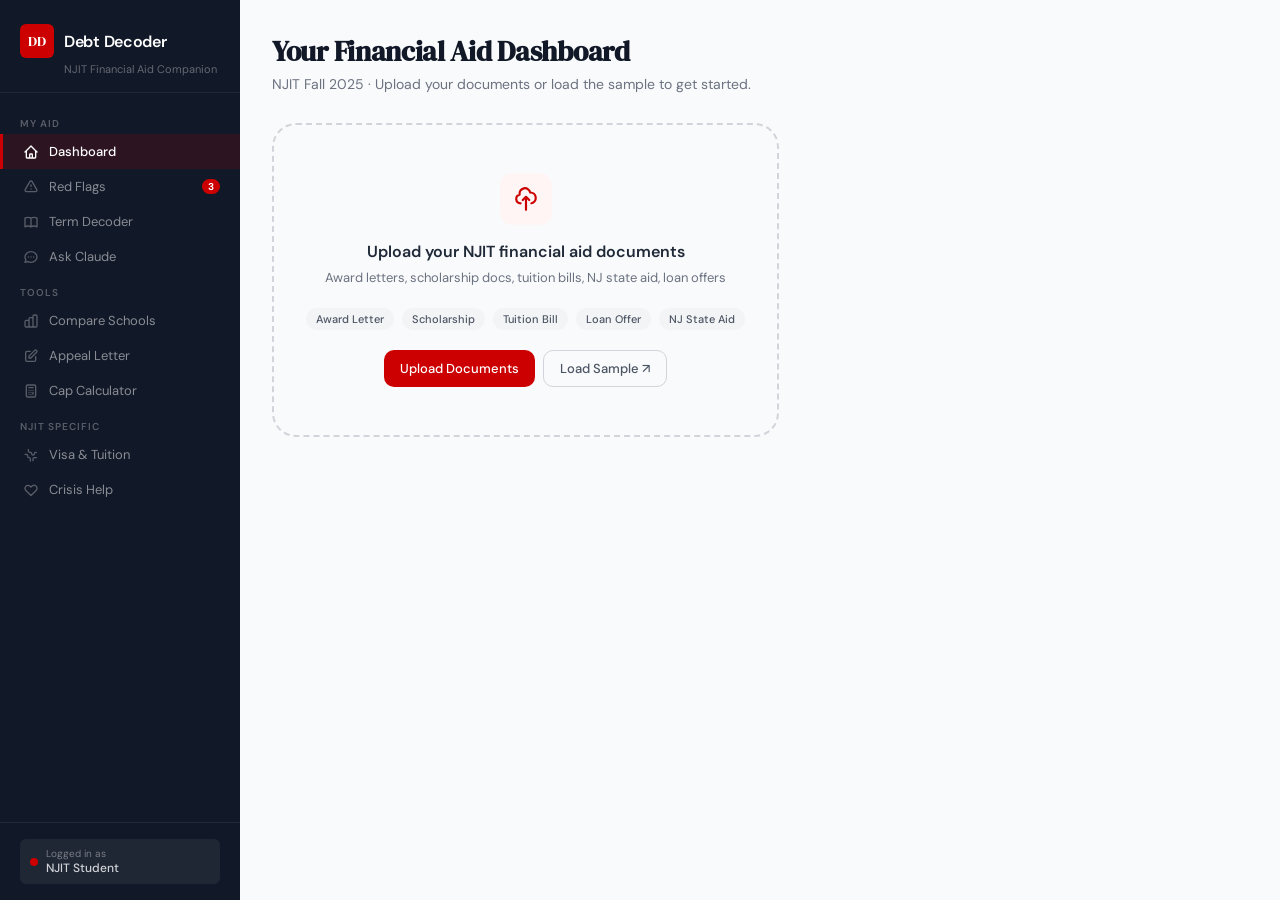
==== index.html @ 6d49c2d0 "Add files via upload" ====
<!DOCTYPE html>
<html lang="en">
<head>
  <meta charset="UTF-8" />
  <meta name="viewport" content="width=device-width, initial-scale=1.0" />
  <title>Debt Decoder — NJIT Financial Aid Companion</title>
  <link rel="stylesheet" href="styles.css" />
</head>
<body>

<div class="layout">

  <!-- ── SIDEBAR ────────────────────────────────────────────── -->
  <aside class="sidebar">
    <div class="s-logo">
      <div class="s-logo-row">
        <div class="s-icon">DD</div>
        <div class="s-name">Debt Decoder</div>
      </div>
      <div class="s-sub">NJIT Financial Aid Companion</div>
    </div>

    <nav class="s-nav">
      <span class="s-section-label">My Aid</span>

      <button class="nav-btn active" data-page="dashboard">
        <svg fill="none" stroke="currentColor" viewBox="0 0 24 24" stroke-width="2" stroke-linecap="round" stroke-linejoin="round">
          <path d="M3 12l2-2m0 0l7-7 7 7M5 10v10a1 1 0 001 1h3m10-11l2 2m-2-2v10a1 1 0 01-1 1h-3m-6 0a1 1 0 001-1v-4a1 1 0 011-1h2a1 1 0 011 1v4a1 1 0 001 1m-6 0h6"/>
        </svg>
        Dashboard
      </button>

      <button class="nav-btn" data-page="redflags">
        <svg fill="none" stroke="currentColor" viewBox="0 0 24 24" stroke-width="2" stroke-linecap="round" stroke-linejoin="round">
          <path d="M12 9v2m0 4h.01m-6.938 4h13.856c1.54 0 2.502-1.667 1.732-3L13.732 4c-.77-1.333-2.694-1.333-3.464 0L3.34 16c-.77 1.333.192 3 1.732 3z"/>
        </svg>
        Red Flags
        <span class="nav-badge">3</span>
      </button>

      <button class="nav-btn" data-page="terms">
        <svg fill="none" stroke="currentColor" viewBox="0 0 24 24" stroke-width="2" stroke-linecap="round" stroke-linejoin="round">
          <path d="M12 6.253v13m0-13C10.832 5.477 9.246 5 7.5 5S4.168 5.477 3 6.253v13C4.168 18.477 5.754 18 7.5 18s3.332.477 4.5 1.253m0-13C13.168 5.477 14.754 5 16.5 5c1.747 0 3.332.477 4.5 1.253v13C19.832 18.477 18.247 18 16.5 18c-1.746 0-3.332.477-4.5 1.253"/>
        </svg>
        Term Decoder
      </button>

      <button class="nav-btn" data-page="chat">
        <svg fill="none" stroke="currentColor" viewBox="0 0 24 24" stroke-width="2" stroke-linecap="round" stroke-linejoin="round">
          <path d="M8 12h.01M12 12h.01M16 12h.01M21 12c0 4.418-4.03 8-9 8a9.863 9.863 0 01-4.255-.949L3 20l1.395-3.72C3.512 15.042 3 13.574 3 12c0-4.418 4.03-8 9-8s9 3.582 9 8z"/>
        </svg>
        Ask Claude
      </button>

      <span class="s-section-label">Tools</span>

      <button class="nav-btn" data-page="compare">
        <svg fill="none" stroke="currentColor" viewBox="0 0 24 24" stroke-width="2" stroke-linecap="round" stroke-linejoin="round">
          <path d="M9 19v-6a2 2 0 00-2-2H5a2 2 0 00-2 2v6a2 2 0 002 2h2a2 2 0 002-2zm0 0V9a2 2 0 012-2h2a2 2 0 012 2v10m-6 0a2 2 0 002 2h2a2 2 0 002-2m0 0V5a2 2 0 012-2h2a2 2 0 012 2v14a2 2 0 01-2 2h-2a2 2 0 01-2-2z"/>
        </svg>
        Compare Schools
      </button>

      <button class="nav-btn" data-page="appeal">
        <svg fill="none" stroke="currentColor" viewBox="0 0 24 24" stroke-width="2" stroke-linecap="round" stroke-linejoin="round">
          <path d="M11 5H6a2 2 0 00-2 2v11a2 2 0 002 2h11a2 2 0 002-2v-5m-1.414-9.414a2 2 0 112.828 2.828L11.828 15H9v-2.828l8.586-8.586z"/>
        </svg>
        Appeal Letter
      </button>

      <button class="nav-btn" data-page="capcalc">
        <svg fill="none" stroke="currentColor" viewBox="0 0 24 24" stroke-width="2" stroke-linecap="round" stroke-linejoin="round">
          <path d="M9 7h6m0 10v-3m-3 3h.01M9 17h.01M9 14h.01M12 14h.01M15 11h.01M12 11h.01M9 11h.01M7 21h10a2 2 0 002-2V5a2 2 0 00-2-2H7a2 2 0 00-2 2v14a2 2 0 002 2z"/>
        </svg>
        Cap Calculator
      </button>

      <span class="s-section-label">NJIT Specific</span>

      <button class="nav-btn" data-page="visa">
        <svg fill="none" stroke="currentColor" viewBox="0 0 24 24" stroke-width="2" stroke-linecap="round" stroke-linejoin="round">
          <path d="M3.055 11H5a2 2 0 012 2v1a2 2 0 002 2 2 2 0 012 2v2.945M8 3.935V5.5A2.5 2.5 0 0010.5 8h.5a2 2 0 012 2 2 2 0 104 0 2 2 0 012-2h1.064M15 20.488V18a2 2 0 012-2h3.064"/>
        </svg>
        Visa & Tuition
      </button>

      <button class="nav-btn" data-page="emergency">
        <svg fill="none" stroke="currentColor" viewBox="0 0 24 24" stroke-width="2" stroke-linecap="round" stroke-linejoin="round">
          <path d="M4.318 6.318a4.5 4.5 0 000 6.364L12 20.364l7.682-7.682a4.5 4.5 0 00-6.364-6.364L12 7.636l-1.318-1.318a4.5 4.5 0 00-6.364 0z"/>
        </svg>
        Crisis Help
      </button>
    </nav>

    <div class="s-footer">
      <div class="s-user">
        <div class="s-user-dot"></div>
        <div>
          <div class="s-user-label">Logged in as</div>
          <div class="s-user-name">NJIT Student</div>
        </div>
      </div>
    </div>
  </aside>

  <!-- ── MAIN CONTENT ────────────────────────────────────────── -->
  <main class="main">

    <!-- DASHBOARD -->
    <div class="page active" id="page-dashboard">
      <div class="page-header">
        <h1>Your Financial Aid Dashboard</h1>
        <p>NJIT Fall 2025 · Upload your documents or load the sample to get started.</p>
      </div>

      <div id="upload-section">
        <div class="upload-zone" onclick="document.getElementById('file-input').click()">
          <input type="file" id="file-input" multiple accept=".pdf,.doc,.docx,.jpg,.png"
            style="display:none" onchange="startAnalysis()" />
          <div class="upload-icon">
            <svg width="26" height="26" fill="none" stroke="#CC0000" viewBox="0 0 24 24" stroke-width="2" stroke-linecap="round" stroke-linejoin="round">
              <path d="M7 16a4 4 0 01-.88-7.903A5 5 0 1115.9 6L16 6a5 5 0 011 9.9M15 13l-3-3m0 0l-3 3m3-3v12"/>
            </svg>
          </div>
          <div class="upload-title">Upload your NJIT financial aid documents</div>
          <div class="upload-sub">Award letters, scholarship docs, tuition bills, NJ state aid, loan offers</div>
          <div class="upload-types">
            <span class="upload-type">Award Letter</span>
            <span class="upload-type">Scholarship</span>
            <span class="upload-type">Tuition Bill</span>
            <span class="upload-type">Loan Offer</span>
            <span class="upload-type">NJ State Aid</span>
          </div>
          <div class="btn-row">
            <button class="btn primary" onclick="event.stopPropagation(); document.getElementById('file-input').click()">Upload Documents</button>
            <button class="btn secondary" onclick="event.stopPropagation(); startAnalysis()">Load Sample ↗</button>
          </div>
        </div>

        <div id="analyzing" style="display:none" class="card">
          <div style="font-size:13px; color:var(--g600); margin-bottom:8px">Analyzing your documents with AI...</div>
          <div class="progress-bar"><div class="progress-fill"></div></div>
        </div>
      </div>

      <div id="demo-section" style="display:none">
        <div class="metrics">
          <div class="metric">
            <div class="metric-label">Total Cost of Attendance</div>
            <div class="metric-value">$34,200</div>
            <div class="metric-note">Per academic year</div>
          </div>
          <div class="metric">
            <div class="metric-label">Free Aid</div>
            <div class="metric-value green">$18,500</div>
            <div class="metric-note">Grants + scholarships</div>
          </div>
          <div class="metric">
            <div class="metric-label">Your Remaining Cost</div>
            <div class="metric-value red">$15,700</div>
            <div class="metric-note">Loans + out-of-pocket</div>
          </div>
        </div>

        <div class="score-card">
          <div class="ring-wrap">
            <svg width="90" height="90" viewBox="0 0 90 90">
              <circle cx="45" cy="45" r="36" fill="none" stroke="#E5E7EB" stroke-width="9"/>
              <circle cx="45" cy="45" r="36" fill="none" stroke="#D97706" stroke-width="9"
                stroke-dasharray="226.19" stroke-dashoffset="83.7" stroke-linecap="round"/>
            </svg>
            <div class="ring-number">63</div>
          </div>
          <div>
            <div class="score-tag">Package Health Score</div>
            <div class="score-val">63 / 100 — Caution</div>
            <div class="score-desc">Your free aid is strong but your private loan carries serious risks.
              <span style="color:var(--red); cursor:pointer" onclick="goTo('redflags')">View red flags →</span>
            </div>
          </div>
        </div>

        <span class="section-label">Your Documents Decoded</span>

        <div class="card">
          <div class="card-header-row">
            <div>
              <div class="card-title">Highlander Merit Scholarship — $12,000/yr</div>
              <div style="font-size:12px; color:var(--g500)">NJIT Presidential Award</div>
            </div>
            <span class="badge amber">Conditional</span>
          </div>
          <div class="data-row"><span class="data-row-label">Annual amount</span><span class="data-row-value green">$12,000</span></div>
          <div class="data-row"><span class="data-row-label">Renewable?</span><span class="data-row-value">Yes — up to 4 years</span></div>
          <div class="data-row"><span class="data-row-label">Minimum GPA required</span><span class="data-row-value red">3.5 each semester</span></div>
          <div class="data-row"><span class="data-row-label">Minimum credits required</span><span class="data-row-value red">15 credits/semester</span></div>
          <div class="data-row"><span class="data-row-label">Major restriction</span><span class="data-row-value amber">STEM majors only</span></div>
          <div class="data-row"><span class="data-row-label">Stacks with federal aid?</span><span class="data-row-value green">Yes — no penalty</span></div>
        </div>

        <div class="card">
          <div class="card-header-row">
            <div>
              <div class="card-title">NJ TAG Grant — $3,500/yr</div>
              <div style="font-size:12px; color:var(--g500)">Tuition Aid Grant · New Jersey State</div>
            </div>
            <span class="badge green">Free Money</span>
          </div>
          <div class="data-row"><span class="data-row-label">Type</span><span class="data-row-value green">Grant — never repay</span></div>
          <div class="data-row"><span class="data-row-label">NJ residency required</span><span class="data-row-value">Yes</span></div>
          <div class="data-row"><span class="data-row-label">Renewal</span><span class="data-row-value amber">Must reapply via FAFSA annually</span></div>
        </div>

        <div class="card">
          <div class="card-header-row">
            <div>
              <div class="card-title">Federal Subsidized Loan — $3,500</div>
              <div style="font-size:12px; color:var(--g500)">Direct Subsidized Stafford Loan</div>
            </div>
            <span class="badge blue">Best Type</span>
          </div>
          <div class="data-row"><span class="data-row-label">Interest rate</span><span class="data-row-value green">5.50% fixed</span></div>
          <div class="data-row"><span class="data-row-label">Interest during school</span><span class="data-row-value green">No — government pays it</span></div>
          <div class="data-row"><span class="data-row-label">Grace period</span><span class="data-row-value">6 months after graduation</span></div>
          <div class="data-row"><span class="data-row-label">Monthly payment (10-yr)</span><span class="data-row-value">~$38/month</span></div>
        </div>

        <div class="card">
          <div class="card-header-row">
            <div>
              <div class="card-title">Private Loan — $8,000</div>
              <div style="font-size:12px; color:var(--g500)">Sallie Mae Smart Option Loan</div>
            </div>
            <span class="badge red">⚠ Watch Out</span>
          </div>
          <div class="data-row"><span class="data-row-label">Interest rate</span><span class="data-row-value red">6.99–14.5% variable</span></div>
          <div class="data-row"><span class="data-row-label">Interest during school</span><span class="data-row-value red">Accruing right now, daily</span></div>
          <div class="data-row"><span class="data-row-label">Grace period</span><span class="data-row-value red">None — payments start at graduation</span></div>
          <div class="data-row"><span class="data-row-label">Capitalization at graduation</span><span class="data-row-value red">~$2,800 added to balance</span></div>
          <div class="data-row"><span class="data-row-label">Monthly payment range</span><span class="data-row-value red">$93–$150/month</span></div>
        </div>

        <span class="section-label">What to do right now</span>
        <div class="card">
          <div class="action-item"><div class="action-num">1</div><div class="action-text">Set a GPA reminder every semester end. Dropping below 3.5 costs you $12,000 instantly.</div></div>
          <div class="action-item"><div class="action-num">2</div><div class="action-text">Minimize the private loan. Every dollar accrues interest daily. Borrow only what you truly need.</div></div>
          <div class="action-item"><div class="action-num">3</div><div class="action-text">Check EOF eligibility. First-gen NJ students may qualify for $2,000–$5,000 more per year. Email eof@njit.edu.</div></div>
          <div class="action-item"><div class="action-num">4</div><div class="action-text">Enroll in auto-debit on your federal loan to lock in the 0.25% rate discount before first payment.</div></div>
        </div>
      </div>
    </div>

    <!-- RED FLAGS -->
    <div class="page" id="page-redflags">
      <div class="page-header">
        <h1>Red Flag Scanner</h1>
        <p>Hidden risks in your documents — with real dollar impact, not just warnings.</p>
      </div>
      <div class="score-card">
        <div class="ring-wrap">
          <svg width="90" height="90" viewBox="0 0 90 90">
            <circle cx="45" cy="45" r="36" fill="none" stroke="#E5E7EB" stroke-width="9"/>
            <circle cx="45" cy="45" r="36" fill="none" stroke="#D97706" stroke-width="9"
              stroke-dasharray="226.19" stroke-dashoffset="83.7" stroke-linecap="round"/>
          </svg>
          <div class="ring-number">63</div>
        </div>
        <div>
          <div class="score-tag">Package Health Score</div>
          <div class="score-val">3 critical · 3 warnings · 2 good</div>
          <div class="score-desc">Address red flags first — each one costs real money if ignored.</div>
        </div>
      </div>

      <span class="section-label">Critical — address immediately</span>
      <div class="flag red"><div class="flag-dot"></div><div><div class="flag-title">Variable interest rate — private loan</div><div class="flag-body">Your rate ranges 6.99–14.5%. At the ceiling, monthly payments jump from $93 to $150 — an extra $684/year. Always model the worst case, not the starting rate.</div></div></div>
      <div class="flag red"><div class="flag-dot"></div><div><div class="flag-title">No grace period — payments start at graduation</div><div class="flag-body">Federal loans give 6 months. Your Sallie Mae loan does not. You need income before your last semester ends or you're immediately at default risk.</div></div></div>
      <div class="flag red"><div class="flag-dot"></div><div><div class="flag-title">Interest capitalizing right now — ~$2,800 at graduation</div><div class="flag-body">Your private loan accrues ~$1.53/day. In 4 years ~$2,800 gets added to your $8,000 principal. You'll pay interest on $10,800 instead of $8,000 for 10 years — roughly $800 extra total.</div></div></div>

      <span class="section-label">Warnings — monitor closely</span>
      <div class="flag amber"><div class="flag-dot"></div><div><div class="flag-title">Scholarship GPA floor — 3.5 minimum</div><div class="flag-body">Dropping to 3.4 at any semester end means losing $12,000 for that year. NJIT CS and engineering courses commonly cause freshman GPA dips. Know the appeal process before you need it.</div></div></div>
      <div class="flag amber"><div class="flag-dot"></div><div><div class="flag-title">15 credits/semester required — above standard load</div><div class="flag-body">If you drop a class for any reason you risk losing the scholarship. Ask financial aid if a hardship waiver exists before this happens.</div></div></div>
      <div class="flag amber"><div class="flag-dot"></div><div><div class="flag-title">Auto-debit discount — can vanish permanently</div><div class="flag-body">0.25% rate reduction for auto-pay. If a single payment bounces, many lenders remove it forever. Use a dedicated account with always-sufficient funds.</div></div></div>

      <span class="section-label">You're in good shape here</span>
      <div class="flag green"><div class="flag-dot"></div><div><div class="flag-title">Federal subsidized loan — best type available</div><div class="flag-body">Fixed rate, government pays interest while in school, access to income-driven repayment and forgiveness programs after graduation.</div></div></div>
      <div class="flag green"><div class="flag-dot"></div><div><div class="flag-title">Scholarship stacks with federal aid — no clawback</div><div class="flag-body">Your Highlander Scholarship doesn't reduce your federal aid eligibility. You receive both without any penalty.</div></div></div>
    </div>

    <!-- TERM DECODER -->
    <div class="page" id="page-terms">
      <div class="page-header">
        <h1>Term Decoder</h1>
        <p>Every financial term in your documents — plain English, with context for your NJIT situation. Click any term to expand.</p>
      </div>
      <div class="terms-grid" id="terms-grid"></div>
    </div>

    <!-- ASK CLAUDE -->
    <div class="page" id="page-chat">
      <div class="page-header">
        <h1>Ask Claude</h1>
        <p>Your AI financial advisor — powered by Claude, with full context of your NJIT documents.</p>
      </div>
      <div class="chat-container">
        <div class="chat-header">
          <div class="chat-avatar">AI</div>
          <div>
            <div class="chat-name">Debt Decoder AI</div>
            <div class="chat-status"><div class="status-dot"></div>Online — NJIT documents loaded</div>
          </div>
        </div>
        <div class="chat-messages" id="chat-log">
          <div class="message bot">Hi! I've reviewed your NJIT financial aid documents — Highlander Scholarship, TAG Grant, federal subsidized loan, and Sallie Mae private loan. Ask me anything about terms, risks, specific scenarios, or what you should do next.</div>
        </div>
        <div class="chat-suggestions" id="chat-suggestions"></div>
        <div class="chat-input-row">
          <input class="chat-input" id="chat-input" type="text" placeholder="Ask about your loans, scholarship, NJIT programs, visa status..." />
          <button class="chat-send" id="chat-send-btn" onclick="sendChat()">Send</button>
        </div>
      </div>
    </div>

    <!-- COMPARE SCHOOLS -->
    <div class="page" id="page-compare">
      <div class="page-header">
        <h1>Compare Schools</h1>
        <p>True 4-year cost — not year-one estimates. What you'll actually owe over your entire degree.</p>
      </div>
      <div class="school-grid">
        <div class="school-card winner">
          <div class="winner-badge">Best value for your profile</div>
          <div class="school-name">NJIT</div>
          <div class="school-type">Public university — in-state NJ</div>
          <div class="school-cost green">$15,700<span style="font-size:15px; color:var(--g400)">/yr</span></div>
          <div class="school-cost-note">True net cost after all aid</div>
          <div class="data-row"><span class="data-row-label" style="font-size:12px">Scholarship</span><span class="data-row-value" style="font-size:12px">$12,000 renewable</span></div>
          <div class="data-row"><span class="data-row-label" style="font-size:12px">4-year debt</span><span class="data-row-value green" style="font-size:12px">~$46,000</span></div>
          <div class="data-row"><span class="data-row-label" style="font-size:12px">Scholarship risk</span><span class="data-row-value amber" style="font-size:12px">GPA 3.5 required</span></div>
        </div>
        <div class="school-card">
          <div style="height:22px"></div>
          <div class="school-name">Stevens Tech</div>
          <div class="school-type">Private university — Hoboken, NJ</div>
          <div class="school-cost red">$28,400<span style="font-size:15px; color:var(--g400)">/yr</span></div>
          <div class="school-cost-note">True net cost after all aid</div>
          <div class="data-row"><span class="data-row-label" style="font-size:12px">Scholarship</span><span class="data-row-value red" style="font-size:12px">$8,000 — year 1 only</span></div>
          <div class="data-row"><span class="data-row-label" style="font-size:12px">4-year debt</span><span class="data-row-value red" style="font-size:12px">~$103,000</span></div>
          <div class="data-row"><span class="data-row-label" style="font-size:12px">Scholarship risk</span><span class="data-row-value red" style="font-size:12px">One-time — gone year 2</span></div>
        </div>
      </div>
      <div class="flag amber"><div class="flag-dot"></div><div><div class="flag-title">Stevens' scholarship disappears after year 1</div><div class="flag-body">Their $8,000 is a one-time grant. Year 2 your Stevens cost jumps to $36,400/yr. Over 4 years you'd graduate with $57,000 more in debt — roughly $600/month more in payments for 10 years.</div></div></div>
      <div class="flag blue"><div class="flag-dot"></div><div><div class="flag-title">Profile: CS major · ~$85k expected starting salary · NJ resident</div><div class="flag-body">NJIT CS graduates earn median starting salaries well above the loan burden threshold for this package, making NJIT a financially strong choice.</div></div></div>
      <div style="margin-top:16px">
        <button class="btn primary" onclick="goTo('appeal')">Generate appeal letter to Stevens →</button>
      </div>
    </div>

    <!-- APPEAL LETTER -->
    <div class="page" id="page-appeal">
      <div class="page-header">
        <h1>Appeal Letter Generator</h1>
        <p>Turn your better offer into leverage. Students with financially savvy families do this routinely — now you can too.</p>
      </div>
      <div class="flag blue"><div class="flag-dot"></div><div><div class="flag-title">You can negotiate financial aid — most students don't know this</div><div class="flag-body">Financial aid offers are not final. With a competing offer, you can ask the school with the weaker package to match it. Schools grant these requests regularly. Edit the letter below and send it.</div></div></div>
      <div class="card" style="margin-bottom:16px">
        <div class="card-title">Your leverage</div>
        <div class="data-row"><span class="data-row-label">NJIT net cost</span><span class="data-row-value green">$15,700/yr</span></div>
        <div class="data-row"><span class="data-row-label">Stevens net cost</span><span class="data-row-value red">$28,400/yr</span></div>
        <div class="data-row"><span class="data-row-label">4-year debt gap</span><span class="data-row-value red">~$57,000</span></div>
      </div>
      <span class="section-label">Edit and send — this letter is yours</span>
      <textarea class="letter-textarea" id="appeal-letter"></textarea>
      <div style="display:flex; gap:8px">
        <button class="btn primary" id="copy-btn" onclick="copyLetter()">Copy Letter</button>
        <button class="btn secondary" onclick="resetLetter()">Reset</button>
      </div>
    </div>

    <!-- CAP CALCULATOR -->
    <div class="page" id="page-capcalc">
      <div class="page-header">
        <h1>Capitalization Calculator</h1>
        <p>See exactly what interest capitalization will cost you — before it happens.</p>
      </div>
      <div class="flag red"><div class="flag-dot"></div><div><div class="flag-title">What is capitalization?</div><div class="flag-body">When you don't pay interest during school, it accumulates. At repayment start, all unpaid interest gets added to your principal — and you pay interest on that larger number for the full term.</div></div></div>
      <div class="card">
        <div class="card-title">Adjust your loan details</div>
        <div class="calc-row">
          <span class="calc-label">Loan amount</span>
          <input type="range" class="calc-slider" id="slider-loan" min="1000" max="50000" step="500" value="8000" oninput="updateCap()" />
          <span class="calc-value" id="out-loan">$8,000</span>
        </div>
        <div class="calc-row">
          <span class="calc-label">Interest rate</span>
          <input type="range" class="calc-slider" id="slider-rate" min="3" max="15" step="0.5" value="7" oninput="updateCap()" />
          <span class="calc-value" id="out-rate">7.0%</span>
        </div>
        <div class="calc-row">
          <span class="calc-label">Years in school</span>
          <input type="range" class="calc-slider" id="slider-years" min="1" max="6" step="1" value="4" oninput="updateCap()" />
          <span class="calc-value" id="out-years">4 years</span>
        </div>
        <div class="calc-result">
          <div class="calc-result-row"><span style="color:var(--g500)">Original loan amount</span><span id="cr-original" style="font-weight:500">$8,000</span></div>
          <div class="calc-result-row"><span style="color:var(--g500)">Interest accrued during school</span><span id="cr-accrued" style="font-weight:500; color:var(--red)">+$2,240</span></div>
          <div class="calc-result-row"><span style="color:var(--g500)">Monthly interest cost now (if paid)</span><span id="cr-monthly" style="font-weight:500">~$47/mo</span></div>
          <div class="calc-result-total"><span>Capitalized balance at repayment</span><span id="cr-total">$10,240</span></div>
        </div>
        <div class="cap-insight" id="cap-insight">
          That extra <strong>$2,240</strong> doesn't sit still — you now pay 7.0% on <strong>$10,240</strong> instead of $8,000. Over 10 years this costs roughly <strong>$784</strong> more than paying interest during school (~$47/month).
        </div>
      </div>
      <div class="flag green">
        <div class="flag-dot"></div>
        <div>
          <div class="flag-title" id="cap-green-title">How to fight it: pay ~$47/month now</div>
          <div class="flag-body" id="cap-green-body">Paying just the monthly interest during school prevents $2,240 from capitalizing. Your federal subsidized loan avoids this entirely — the government pays that interest. Focus on the private loan.</div>
        </div>
      </div>
    </div>

    <!-- VISA -->
    <div class="page" id="page-visa">
      <div class="page-header">
        <h1>Visa & Tuition Classification</h1>
        <p>For NJIT students on visa transitions — a $16,000/year question worth fighting for.</p>
      </div>
      <div class="flag red"><div class="flag-dot"></div><div><div class="flag-title">In-state vs. international tuition — $16,000/year at NJIT</div><div class="flag-body">If your visa status changes (e.g. H-1B dependent to F-1), you risk reclassification as international — unless you proactively submit NJ domicile documentation. Over 4 years that's $64,000. Many students lose in-state status simply because nobody told them to file.</div></div></div>
      <div class="flag blue"><div class="flag-dot"></div><div><div class="flag-title">F-1 students: you may still qualify for in-state rates</div><div class="flag-body">F-1 status alone doesn't automatically disqualify you from in-state tuition in NJ. If you or your parents have established NJ domicile — not just residence — you can file a classification appeal.</div></div></div>
      <span class="section-label">Document checklist — in-state tuition appeal</span>
      <div class="card">
        <div class="step-item"><div class="step-number">1</div><div><div class="step-title">Proof of NJ domicile</div><div class="step-body">NJ driver's license or state ID, lease or mortgage in your name (or parent's if dependent), showing this is your primary home — not just a mailing address.</div></div></div>
        <div class="step-item"><div class="step-number">2</div><div><div class="step-title">12-month continuous NJ residency evidence</div><div class="step-body">Utility bills, bank statements, or employer letters showing a consistent NJ address for 12+ consecutive months before the semester of your appeal.</div></div></div>
        <div class="step-item"><div class="step-number">3</div><div><div class="step-title">Intent to remain in NJ documentation</div><div class="step-body">NJ voter registration card, NJ state tax returns (Form NJ-1040), or a signed domicile declaration form from NJIT's Registrar's Office.</div></div></div>
        <div class="step-item"><div class="step-number">4</div><div><div class="step-title">Complete visa status documentation</div><div class="step-body">Current I-20, I-94 arrival/departure record, all USCIS approval notices for current and previous visa statuses, and passport biographic page.</div></div></div>
        <div class="step-item"><div class="step-number">5</div><div><div class="step-title">Submit to NJIT Registrar — before semester billing deadline</div><div class="step-body">Email registrar@njit.edu · Subject: "In-State Tuition Classification Appeal — [Name] — [NJIT ID]". Attach all docs. Follow up in 5 business days. Late submissions are almost never accepted.</div></div></div>
      </div>
      <div class="flag amber"><div class="flag-dot"></div><div><div class="flag-title">Health insurance waiver — 2-week window only</div><div class="flag-body">NJIT auto-enrolls international students in university health insurance (~$2,500/yr). If you have comparable coverage, you can waive it — but only in the first 2 weeks of each semester.</div></div></div>
    </div>

    <!-- CRISIS HELP -->
    <div class="page" id="page-emergency">
      <div class="page-header">
        <h1>Crisis Help</h1>
        <p>Real NJIT resources, real contact info. You do not have to figure this out alone.</p>
      </div>
      <div class="crisis-banner">
        <div class="crisis-title">In financial crisis right now?</div>
        <div class="crisis-sub">NJIT has people whose entire job is to help you through exactly this. Use the resources below — none require you to have it figured out first.</div>
      </div>
      <div class="card">
        <div class="resource-item"><div><div class="resource-name">NJIT Emergency Financial Aid Fund</div><div class="resource-desc">One-time grants for sudden hardship — job loss, family emergency, medical crisis</div></div><div class="resource-contact">financialaid@njit.edu</div></div>
        <div class="resource-item"><div><div class="resource-name">Highlander Food Pantry</div><div class="resource-desc">Free groceries — no appointment, no questions, no judgment</div></div><div class="resource-contact">Campus Center Rm 235</div></div>
        <div class="resource-item"><div><div class="resource-name">Dean of Students Office</div><div class="resource-desc">Housing crisis, unexpected hardship, family emergency — they advocate for you</div></div><div class="resource-contact">973-596-3466</div></div>
        <div class="resource-item"><div><div class="resource-name">SAP Appeal — Lost Aid Due to Grades</div><div class="resource-desc">Aid suspension is appealable. Document your hardship and file immediately.</div></div><div class="resource-contact">financialaid@njit.edu</div></div>
        <div class="resource-item"><div><div class="resource-name">EOF Emergency Support</div><div class="resource-desc">First-gen EOF students have additional emergency funding separate from general aid</div></div><div class="resource-contact">eof@njit.edu</div></div>
        <div class="resource-item"><div><div class="resource-name">NJIT Counseling Center</div><div class="resource-desc">Financial stress is real stress. Free confidential sessions for all students.</div></div><div class="resource-contact">973-596-3414</div></div>
      </div>
      <span class="section-label">Before you withdraw from a class</span>
      <div class="flag red"><div class="flag-dot"></div><div><div class="flag-title">Withdrawing triggers a chain reaction you can't undo</div><div class="flag-body">Dropping below full-time can simultaneously affect your scholarship, loan disbursement, health insurance, F-1 visa status, and SAP standing — all at once. Talk to financial aid BEFORE withdrawing, not after.</div></div></div>
      <div class="flag amber"><div class="flag-dot"></div><div><div class="flag-title">Your refund check is not free money</div><div class="flag-body">When aid exceeds tuition, NJIT sends a refund. Loan portions must be repaid with interest. Budget it across the full semester before spending any of it.</div></div></div>
    </div>

  </main>
</div>

<script src="app.js"></script>
</body>
</html>
---- styles.css ----
@import url('https://fonts.googleapis.com/css2?family=DM+Serif+Display&family=DM+Sans:wght@300;400;500;600&display=swap');

:root {
  --red: #CC0000;
  --red-d: #990000;
  --red-l: #FFF5F5;
  --red-m: #FECACA;
  --amber: #D97706;
  --amber-l: #FFFBEB;
  --amber-m: #FDE68A;
  --green: #059669;
  --green-l: #ECFDF5;
  --green-m: #A7F3D0;
  --blue: #1D4ED8;
  --blue-l: #EFF6FF;
  --blue-m: #BFDBFE;
  --g50: #F9FAFB;
  --g100: #F3F4F6;
  --g200: #E5E7EB;
  --g300: #D1D5DB;
  --g400: #9CA3AF;
  --g500: #6B7280;
  --g600: #4B5563;
  --g700: #374151;
  --g800: #1F2937;
  --g900: #111827;
  --serif: 'DM Serif Display', Georgia, serif;
  --sans: 'DM Sans', system-ui, sans-serif;
}

* {
  box-sizing: border-box;
  margin: 0;
  padding: 0;
}

body {
  font-family: var(--sans);
  background: var(--g50);
  color: var(--g900);
  min-height: 100vh;
}

button {
  font-family: var(--sans);
  cursor: pointer;
  border: none;
  background: none;
}

/* ── LAYOUT ───────────────────────────────────────────────── */
.layout {
  display: flex;
  min-height: 100vh;
}

.sidebar {
  width: 240px;
  background: var(--g900);
  display: flex;
  flex-direction: column;
  position: fixed;
  top: 0; left: 0; bottom: 0;
  z-index: 100;
  overflow-y: auto;
}

.main {
  margin-left: 240px;
  padding: 2rem;
  min-height: 100vh;
  max-width: 860px;
}

.page {
  display: none;
}

.page.active {
  display: block;
  animation: fadein 0.18s ease;
}

@keyframes fadein {
  from { opacity: 0; transform: translateY(4px); }
  to   { opacity: 1; transform: translateY(0); }
}

/* ── SIDEBAR ──────────────────────────────────────────────── */
.s-logo {
  padding: 1.5rem 1.25rem 1rem;
  border-bottom: 1px solid rgba(255,255,255,.07);
}

.s-logo-row {
  display: flex;
  align-items: center;
  gap: 10px;
  margin-bottom: 4px;
}

.s-icon {
  width: 34px; height: 34px;
  background: var(--red);
  border-radius: 6px;
  display: flex; align-items: center; justify-content: center;
  font-family: var(--serif);
  font-size: 14px; color: #fff;
  flex-shrink: 0;
}

.s-name {
  font-size: 16px;
  font-weight: 600;
  color: #fff;
  letter-spacing: -0.3px;
}

.s-sub {
  font-size: 11px;
  color: rgba(255,255,255,.35);
  padding-left: 44px;
}

.s-nav {
  padding: 0.75rem 0;
  flex: 1;
}

.s-section-label {
  display: block;
  font-size: 10px;
  font-weight: 600;
  color: rgba(255,255,255,.3);
  text-transform: uppercase;
  letter-spacing: 1px;
  padding: 0 1.25rem;
  margin: 12px 0 4px;
}

.nav-btn {
  display: flex;
  align-items: center;
  gap: 10px;
  padding: 9px 1.25rem;
  font-size: 13px;
  color: rgba(255,255,255,.5);
  width: 100%;
  text-align: left;
  border-left: 3px solid transparent;
  transition: all 0.15s;
}

.nav-btn:hover {
  color: rgba(255,255,255,.85);
  background: rgba(255,255,255,.04);
}

.nav-btn.active {
  color: #fff;
  background: rgba(204,0,0,.15);
  border-left-color: var(--red);
  font-weight: 500;
}

.nav-btn svg {
  width: 16px; height: 16px;
  flex-shrink: 0;
  opacity: 0.6;
}

.nav-btn.active svg {
  opacity: 1;
}

.nav-badge {
  margin-left: auto;
  font-size: 10px;
  font-weight: 700;
  background: var(--red);
  color: #fff;
  padding: 1px 6px;
  border-radius: 20px;
}

.s-footer {
  padding: 1rem 1.25rem;
  border-top: 1px solid rgba(255,255,255,.07);
}

.s-user {
  display: flex;
  align-items: center;
  gap: 8px;
  background: rgba(255,255,255,.06);
  border-radius: 6px;
  padding: 8px 10px;
}

.s-user-dot {
  width: 8px; height: 8px;
  border-radius: 50%;
  background: var(--red);
}

.s-user-label { font-size: 10px; color: rgba(255,255,255,.4); }
.s-user-name  { font-size: 12px; font-weight: 500; color: rgba(255,255,255,.8); }

/* ── PAGE HEADER ──────────────────────────────────────────── */
.page-header { margin-bottom: 1.75rem; }

.page-header h1 {
  font-family: var(--serif);
  font-size: 28px;
  letter-spacing: -0.3px;
  margin-bottom: 4px;
}

.page-header p {
  font-size: 14px;
  color: var(--g500);
  line-height: 1.5;
}

/* ── CARD ─────────────────────────────────────────────────── */
.card {
  background: #fff;
  border-radius: 16px;
  border: 1px solid var(--g200);
  padding: 1.25rem 1.5rem;
  margin-bottom: 1rem;
  box-shadow: 0 1px 3px rgba(0,0,0,.06);
}

.card-title {
  font-size: 14px;
  font-weight: 600;
  color: var(--g800);
  margin-bottom: 10px;
}

.card-header-row {
  display: flex;
  justify-content: space-between;
  align-items: flex-start;
  margin-bottom: 10px;
}

/* ── METRICS ──────────────────────────────────────────────── */
.metrics {
  display: grid;
  grid-template-columns: repeat(3, 1fr);
  gap: 12px;
  margin-bottom: 1.25rem;
}

.metric {
  background: #fff;
  border-radius: 16px;
  border: 1px solid var(--g200);
  padding: 1.25rem;
  box-shadow: 0 1px 3px rgba(0,0,0,.06);
}

.metric-label {
  font-size: 11px;
  font-weight: 500;
  color: var(--g500);
  text-transform: uppercase;
  letter-spacing: 0.6px;
  margin-bottom: 6px;
}

.metric-value {
  font-size: 26px;
  font-weight: 700;
  font-family: var(--serif);
}

.metric-value.red   { color: var(--red); }
.metric-value.green { color: var(--green); }
.metric-value.amber { color: var(--amber); }

.metric-note {
  font-size: 11px;
  color: var(--g400);
  margin-top: 4px;
}

/* ── SCORE RING ───────────────────────────────────────────── */
.score-card {
  display: flex;
  align-items: center;
  gap: 1.5rem;
  background: #fff;
  border-radius: 16px;
  border: 1px solid var(--g200);
  padding: 1.25rem 1.5rem;
  box-shadow: 0 1px 3px rgba(0,0,0,.06);
  margin-bottom: 1.25rem;
}

.ring-wrap {
  position: relative;
  width: 90px; height: 90px;
  flex-shrink: 0;
}

.ring-wrap svg { transform: rotate(-90deg); }

.ring-number {
  position: absolute;
  top: 50%; left: 50%;
  transform: translate(-50%, -50%);
  font-family: var(--serif);
  font-size: 24px;
  color: var(--amber);
}

.score-tag  { font-size: 11px; font-weight: 600; color: var(--g400); text-transform: uppercase; letter-spacing: 0.6px; margin-bottom: 4px; }
.score-val  { font-size: 18px; font-weight: 600; font-family: var(--serif); color: var(--amber); margin-bottom: 4px; }
.score-desc { font-size: 12px; color: var(--g500); line-height: 1.55; }

/* ── DATA ROWS ────────────────────────────────────────────── */
.data-row {
  display: flex;
  justify-content: space-between;
  align-items: center;
  padding: 8px 0;
  border-bottom: 1px solid var(--g100);
  font-size: 13px;
}

.data-row:last-child { border-bottom: none; }

.data-row-label { color: var(--g500); }
.data-row-value { font-weight: 500; color: var(--g800); }
.data-row-value.red   { color: var(--red); }
.data-row-value.green { color: var(--green); }
.data-row-value.amber { color: var(--amber); }

/* ── BADGES ───────────────────────────────────────────────── */
.badge {
  font-size: 10px;
  font-weight: 700;
  padding: 2px 8px;
  border-radius: 20px;
  text-transform: uppercase;
  letter-spacing: 0.4px;
}

.badge.red   { background: var(--red-l);   color: var(--red); }
.badge.amber { background: var(--amber-l); color: var(--amber); }
.badge.green { background: var(--green-l); color: var(--green); }
.badge.blue  { background: var(--blue-l);  color: var(--blue); }

/* ── FLAGS ────────────────────────────────────────────────── */
.flag {
  display: flex;
  gap: 12px;
  padding: 12px 14px;
  border-radius: 10px;
  margin-bottom: 8px;
  border: 1px solid;
}

.flag-dot {
  width: 8px; height: 8px;
  border-radius: 50%;
  flex-shrink: 0;
  margin-top: 5px;
}

.flag.red    { background: var(--red-l);   border-color: var(--red-m); }
.flag.amber  { background: var(--amber-l); border-color: var(--amber-m); }
.flag.green  { background: var(--green-l); border-color: var(--green-m); }
.flag.blue   { background: var(--blue-l);  border-color: var(--blue-m); }

.flag.red   .flag-dot { background: var(--red); }
.flag.amber .flag-dot { background: var(--amber); }
.flag.green .flag-dot { background: var(--green); }
.flag.blue  .flag-dot { background: var(--blue); }

.flag-title { font-size: 13px; font-weight: 600; margin-bottom: 3px; }
.flag.red   .flag-title { color: #7F1D1D; }
.flag.amber .flag-title { color: #78350F; }
.flag.green .flag-title { color: #064E3B; }
.flag.blue  .flag-title { color: #1E3A8A; }

.flag-body { font-size: 12px; line-height: 1.6; }
.flag.red   .flag-body { color: #991B1B; }
.flag.amber .flag-body { color: #92400E; }
.flag.green .flag-body { color: #065F46; }
.flag.blue  .flag-body { color: #1E40AF; }

/* ── BUTTONS ──────────────────────────────────────────────── */
.btn {
  display: inline-flex;
  align-items: center;
  gap: 6px;
  padding: 9px 16px;
  border-radius: 10px;
  font-size: 13px;
  font-weight: 500;
  border: none;
  cursor: pointer;
  transition: all 0.15s;
}

.btn.primary   { background: var(--red);  color: #fff; }
.btn.primary:hover { background: var(--red-d); }

.btn.secondary { background: transparent; color: var(--g600); border: 1px solid var(--g300); }
.btn.secondary:hover { background: var(--g50); }

.btn.ghost     { background: transparent; color: var(--g500); border: 1px solid var(--g200); }
.btn.ghost:hover { background: var(--g50); }

/* ── SECTION LABEL ────────────────────────────────────────── */
.section-label {
  display: block;
  font-size: 11px;
  font-weight: 600;
  color: var(--g400);
  text-transform: uppercase;
  letter-spacing: 0.8px;
  margin-bottom: 10px;
  margin-top: 1.5rem;
}

.section-label:first-child { margin-top: 0; }

/* ── UPLOAD ZONE ──────────────────────────────────────────── */
.upload-zone {
  border: 2px dashed var(--g300);
  border-radius: 24px;
  padding: 3rem 2rem;
  text-align: center;
  margin-bottom: 1.25rem;
  cursor: pointer;
  transition: border-color 0.15s;
}

.upload-zone:hover { border-color: var(--red); }

.upload-icon {
  width: 52px; height: 52px;
  background: var(--red-l);
  border-radius: 12px;
  margin: 0 auto 1rem;
  display: flex; align-items: center; justify-content: center;
}

.upload-title { font-size: 16px; font-weight: 600; color: var(--g800); margin-bottom: 6px; }
.upload-sub   { font-size: 13px; color: var(--g500); margin-bottom: 1.25rem; line-height: 1.5; }

.upload-types {
  display: flex;
  gap: 8px;
  justify-content: center;
  flex-wrap: wrap;
  margin-bottom: 1.25rem;
}

.upload-type {
  font-size: 11px;
  background: var(--g100);
  color: var(--g600);
  padding: 4px 10px;
  border-radius: 20px;
  font-weight: 500;
}

.btn-row {
  display: flex;
  gap: 8px;
  justify-content: center;
}

.progress-bar {
  height: 4px;
  background: var(--g200);
  border-radius: 2px;
  overflow: hidden;
  margin-top: 8px;
}

.progress-fill {
  height: 100%;
  background: var(--red);
  border-radius: 2px;
  animation: progress 2s ease forwards;
}

@keyframes progress {
  from { width: 0; }
  to   { width: 100%; }
}

/* ── ACTION ITEMS ─────────────────────────────────────────── */
.action-item {
  display: flex;
  gap: 10px;
  padding: 8px 0;
  border-bottom: 1px solid var(--g100);
}

.action-item:last-child { border-bottom: none; }

.action-num {
  width: 22px; height: 22px;
  border-radius: 50%;
  background: var(--g900);
  color: #fff;
  font-size: 10px;
  font-weight: 700;
  display: flex; align-items: center; justify-content: center;
  flex-shrink: 0;
  margin-top: 1px;
}

.action-text { font-size: 13px; color: var(--g700); line-height: 1.55; }

/* ── TERM DECODER ─────────────────────────────────────────── */
.terms-grid {
  display: grid;
  grid-template-columns: 1fr 1fr;
  gap: 10px;
  margin-bottom: 1rem;
}

.term-card {
  background: #fff;
  border: 1px solid var(--g200);
  border-radius: 10px;
  padding: 14px;
  cursor: pointer;
  transition: all 0.15s;
}

.term-card:hover,
.term-card.open {
  border-color: var(--red);
  box-shadow: 0 1px 4px rgba(0,0,0,.08);
}

.term-header {
  display: flex;
  justify-content: space-between;
  align-items: flex-start;
}

.term-name    { font-size: 14px; font-weight: 600; color: var(--g800); margin-bottom: 3px; }
.term-preview { font-size: 12px; color: var(--g400); }

.term-arrow {
  font-size: 11px;
  color: var(--g400);
  transition: transform 0.2s;
}

.term-card.open .term-arrow { transform: rotate(180deg); color: var(--red); }

.term-definition {
  font-size: 13px;
  color: var(--g600);
  line-height: 1.65;
  margin-top: 10px;
  padding-top: 10px;
  border-top: 1px solid var(--g100);
  display: none;
}

.term-card.open .term-definition { display: block; }

/* ── CHAT ─────────────────────────────────────────────────── */
.chat-container {
  background: #fff;
  border-radius: 16px;
  border: 1px solid var(--g200);
  overflow: hidden;
  box-shadow: 0 1px 3px rgba(0,0,0,.06);
  margin-bottom: 1rem;
}

.chat-header {
  padding: 14px 1.25rem;
  border-bottom: 1px solid var(--g100);
  display: flex;
  align-items: center;
  gap: 10px;
}

.chat-avatar {
  width: 32px; height: 32px;
  background: var(--red);
  border-radius: 50%;
  display: flex; align-items: center; justify-content: center;
  font-size: 12px; font-weight: 700; color: #fff;
  flex-shrink: 0;
}

.chat-name   { font-size: 13px; font-weight: 600; color: var(--g800); }
.chat-status { font-size: 11px; color: var(--green); display: flex; align-items: center; gap: 4px; }
.status-dot  { width: 6px; height: 6px; border-radius: 50%; background: var(--green); }

.chat-messages {
  padding: 1rem;
  min-height: 300px;
  max-height: 420px;
  overflow-y: auto;
  display: flex;
  flex-direction: column;
  gap: 10px;
}

.message {
  max-width: 82%;
  padding: 10px 14px;
  font-size: 13px;
  line-height: 1.6;
  border-radius: 14px;
}

.message.bot {
  background: var(--g50);
  border: 1px solid var(--g200);
  color: var(--g800);
  align-self: flex-start;
  border-top-left-radius: 3px;
}

.message.user {
  background: var(--red);
  color: #fff;
  align-self: flex-end;
  border-top-right-radius: 3px;
}

.typing-dots { display: flex; gap: 5px; padding: 4px 0; align-items: center; }

.typing-dot {
  width: 7px; height: 7px;
  border-radius: 50%;
  background: var(--g400);
  animation: blink 1.2s ease-in-out infinite;
}

.typing-dot:nth-child(2) { animation-delay: 0.2s; }
.typing-dot:nth-child(3) { animation-delay: 0.4s; }

@keyframes blink {
  0%, 80%, 100% { opacity: 0.3; transform: scale(0.8); }
  40%           { opacity: 1;   transform: scale(1); }
}

.chat-suggestions {
  padding: 8px 1rem;
  border-top: 1px solid var(--g100);
  display: flex;
  gap: 6px;
  flex-wrap: wrap;
}

.suggestion-chip {
  font-size: 11px;
  padding: 5px 10px;
  border: 1px solid var(--g200);
  border-radius: 20px;
  cursor: pointer;
  color: var(--g600);
  background: var(--g50);
  transition: all 0.15s;
  white-space: nowrap;
}

.suggestion-chip:hover {
  border-color: var(--red);
  color: var(--red);
  background: var(--red-l);
}

.chat-input-row {
  padding: 10px 1rem;
  border-top: 1px solid var(--g100);
  display: flex;
  gap: 8px;
}

.chat-input {
  flex: 1;
  padding: 9px 14px;
  border: 1px solid var(--g200);
  border-radius: 10px;
  font-size: 13px;
  font-family: var(--sans);
  outline: none;
  color: var(--g800);
  background: var(--g50);
  transition: border-color 0.15s;
}

.chat-input:focus { border-color: var(--red); background: #fff; }

.chat-send {
  background: var(--red);
  color: #fff;
  border-radius: 10px;
  padding: 9px 14px;
  font-size: 13px;
  font-weight: 500;
  transition: background 0.15s;
}

.chat-send:hover    { background: var(--red-d); }
.chat-send:disabled { opacity: 0.45; cursor: not-allowed; }

/* ── SCHOOL COMPARE ───────────────────────────────────────── */
.school-grid {
  display: grid;
  grid-template-columns: 1fr 1fr;
  gap: 12px;
  margin-bottom: 1rem;
}

.school-card {
  background: #fff;
  border: 1px solid var(--g200);
  border-radius: 16px;
  padding: 1.25rem;
  box-shadow: 0 1px 3px rgba(0,0,0,.06);
}

.school-card.winner { border: 2px solid var(--green); }

.winner-badge {
  display: inline-block;
  font-size: 10px; font-weight: 700;
  background: var(--green-l); color: var(--green);
  padding: 2px 8px;
  border-radius: 20px;
  margin-bottom: 8px;
  text-transform: uppercase; letter-spacing: 0.4px;
}

.school-name { font-size: 16px; font-weight: 700; font-family: var(--serif); color: var(--g900); }
.school-type { font-size: 12px; color: var(--g400); margin-bottom: 10px; }

.school-cost { font-size: 26px; font-family: var(--serif); margin: 8px 0 2px; }
.school-cost.green { color: var(--green); }
.school-cost.red   { color: var(--red); }

.school-cost-note { font-size: 11px; color: var(--g400); margin-bottom: 10px; }

/* ── APPEAL LETTER ────────────────────────────────────────── */
.letter-textarea {
  width: 100%;
  min-height: 400px;
  padding: 1.25rem 1.5rem;
  border: 1.5px solid var(--red);
  border-radius: 10px;
  font-size: 13px;
  line-height: 1.9;
  color: var(--g700);
  font-family: Georgia, serif;
  resize: vertical;
  outline: none;
  margin-bottom: 1rem;
  background: #fff;
}

/* ── CAP CALCULATOR ───────────────────────────────────────── */
.calc-row {
  display: flex;
  align-items: center;
  gap: 12px;
  margin-bottom: 12px;
}

.calc-label { font-size: 12px; color: var(--g600); min-width: 130px; }
.calc-value { font-size: 13px; font-weight: 600; min-width: 64px; text-align: right; color: var(--g800); }
.calc-slider { flex: 1; accent-color: var(--red); }

.calc-result {
  background: var(--g50);
  border-radius: 10px;
  padding: 1rem;
  margin-top: 10px;
}

.calc-result-row {
  display: flex;
  justify-content: space-between;
  font-size: 13px;
  padding: 4px 0;
}

.calc-result-total {
  display: flex;
  justify-content: space-between;
  font-size: 15px;
  font-weight: 700;
  padding-top: 8px;
  border-top: 1px solid var(--g200);
  margin-top: 4px;
  color: var(--red);
}

.cap-insight {
  margin-top: 12px;
  padding: 12px;
  background: var(--red-l);
  border-radius: 10px;
  font-size: 13px;
  color: #991B1B;
  line-height: 1.6;
}

/* ── VISA STEPS ───────────────────────────────────────────── */
.step-item {
  display: flex;
  gap: 14px;
  padding: 12px 0;
  border-bottom: 1px solid var(--g100);
}

.step-item:last-child { border-bottom: none; }

.step-number {
  width: 28px; height: 28px;
  border-radius: 50%;
  background: var(--red);
  color: #fff;
  font-size: 12px; font-weight: 700;
  display: flex; align-items: center; justify-content: center;
  flex-shrink: 0;
}

.step-title { font-size: 13px; font-weight: 600; color: var(--g800); margin-bottom: 3px; }
.step-body  { font-size: 12px; color: var(--g500); line-height: 1.6; }

/* ── CRISIS ───────────────────────────────────────────────── */
.crisis-banner {
  background: var(--red);
  color: #fff;
  border-radius: 16px;
  padding: 1.25rem 1.5rem;
  margin-bottom: 1.25rem;
}

.crisis-title { font-size: 16px; font-weight: 700; margin-bottom: 4px; font-family: var(--serif); }
.crisis-sub   { font-size: 13px; opacity: 0.85; line-height: 1.5; }

.resource-item {
  display: flex;
  justify-content: space-between;
  align-items: center;
  padding: 10px 0;
  border-bottom: 1px solid var(--g100);
}

.resource-item:last-child { border-bottom: none; }

.resource-name    { font-size: 13px; font-weight: 600; color: var(--g800); margin-bottom: 2px; }
.resource-desc    { font-size: 12px; color: var(--g500); }
.resource-contact { font-size: 12px; color: var(--red); font-weight: 600; white-space: nowrap; margin-left: 12px; }

/* ── SCROLLBAR ────────────────────────────────────────────── */
::-webkit-scrollbar { width: 5px; }
::-webkit-scrollbar-thumb { background: var(--g300); border-radius: 3px; }
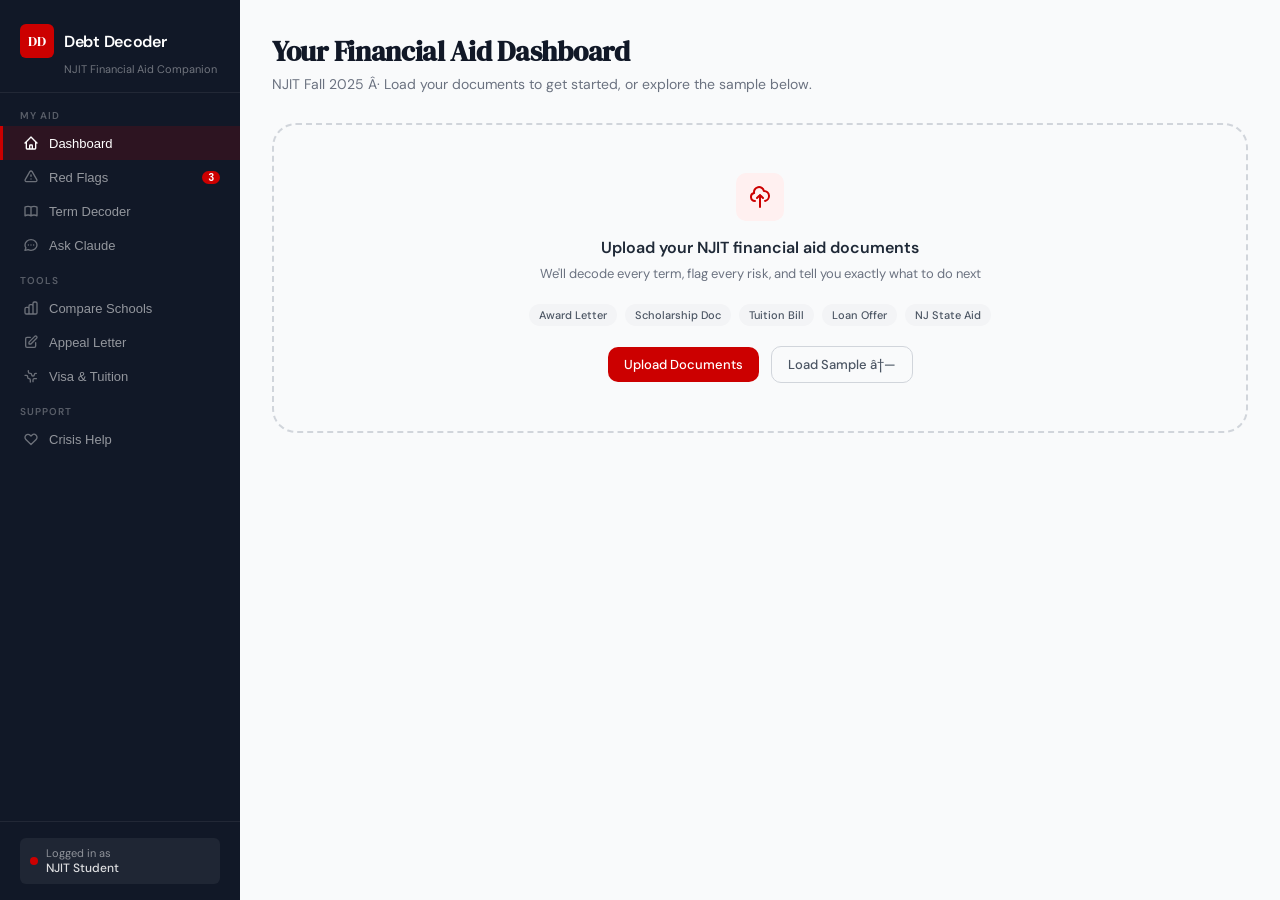
==== commit 2814a5b0: "Initial commit" ====
--- a/index.html
+++ b/index.html
@@ -1,145 +1,104 @@
-<!DOCTYPE html>
+﻿<!DOCTYPE html>
 <html lang="en">
 <head>
-  <meta charset="UTF-8" />
-  <meta name="viewport" content="width=device-width, initial-scale=1.0" />
-  <title>Debt Decoder — NJIT Financial Aid Companion</title>
-  <link rel="stylesheet" href="styles.css" />
+<meta charset="UTF-8">
+<meta name="viewport" content="width=device-width, initial-scale=1.0">
+<title>Debt Decoder â€” NJIT Financial Aid Companion</title>
+<link href="https://fonts.googleapis.com/css2?family=DM+Serif+Display:ital@0;1&family=DM+Sans:opsz,wght@9..40,300;9..40,400;9..40,500;9..40,600&display=swap" rel="stylesheet">
+<link rel="stylesheet" href="css/styles.css">
 </head>
 <body>
 
 <div class="layout">
 
-  <!-- ── SIDEBAR ────────────────────────────────────────────── -->
+  <!-- SIDEBAR -->
   <aside class="sidebar">
-    <div class="s-logo">
-      <div class="s-logo-row">
-        <div class="s-icon">DD</div>
-        <div class="s-name">Debt Decoder</div>
-      </div>
-      <div class="s-sub">NJIT Financial Aid Companion</div>
-    </div>
-
-    <nav class="s-nav">
-      <span class="s-section-label">My Aid</span>
-
-      <button class="nav-btn active" data-page="dashboard">
-        <svg fill="none" stroke="currentColor" viewBox="0 0 24 24" stroke-width="2" stroke-linecap="round" stroke-linejoin="round">
-          <path d="M3 12l2-2m0 0l7-7 7 7M5 10v10a1 1 0 001 1h3m10-11l2 2m-2-2v10a1 1 0 01-1 1h-3m-6 0a1 1 0 001-1v-4a1 1 0 011-1h2a1 1 0 011 1v4a1 1 0 001 1m-6 0h6"/>
-        </svg>
+    <div class="sidebar-logo">
+      <div class="logo-mark">
+        <div class="logo-icon">DD</div>
+        <div class="logo-text">Debt Decoder</div>
+      </div>
+      <div class="logo-sub">NJIT Financial Aid Companion</div>
+    </div>
+
+    <div class="nav-section">
+      <div class="nav-label">My Aid</div>
+      <button class="nav-item active" onclick="showPage('dashboard', this)">
+        <svg class="nav-icon" fill="none" stroke="currentColor" viewBox="0 0 24 24"><path stroke-linecap="round" stroke-linejoin="round" stroke-width="2" d="M3 12l2-2m0 0l7-7 7 7M5 10v10a1 1 0 001 1h3m10-11l2 2m-2-2v10a1 1 0 01-1 1h-3m-6 0a1 1 0 001-1v-4a1 1 0 011-1h2a1 1 0 011 1v4a1 1 0 001 1m-6 0h6"/></svg>
         Dashboard
       </button>
-
-      <button class="nav-btn" data-page="redflags">
-        <svg fill="none" stroke="currentColor" viewBox="0 0 24 24" stroke-width="2" stroke-linecap="round" stroke-linejoin="round">
-          <path d="M12 9v2m0 4h.01m-6.938 4h13.856c1.54 0 2.502-1.667 1.732-3L13.732 4c-.77-1.333-2.694-1.333-3.464 0L3.34 16c-.77 1.333.192 3 1.732 3z"/>
-        </svg>
+      <button class="nav-item" onclick="showPage('redflags', this)">
+        <svg class="nav-icon" fill="none" stroke="currentColor" viewBox="0 0 24 24"><path stroke-linecap="round" stroke-linejoin="round" stroke-width="2" d="M12 9v2m0 4h.01m-6.938 4h13.856c1.54 0 2.502-1.667 1.732-3L13.732 4c-.77-1.333-2.694-1.333-3.464 0L3.34 16c-.77 1.333.192 3 1.732 3z"/></svg>
         Red Flags
         <span class="nav-badge">3</span>
       </button>
-
-      <button class="nav-btn" data-page="terms">
-        <svg fill="none" stroke="currentColor" viewBox="0 0 24 24" stroke-width="2" stroke-linecap="round" stroke-linejoin="round">
-          <path d="M12 6.253v13m0-13C10.832 5.477 9.246 5 7.5 5S4.168 5.477 3 6.253v13C4.168 18.477 5.754 18 7.5 18s3.332.477 4.5 1.253m0-13C13.168 5.477 14.754 5 16.5 5c1.747 0 3.332.477 4.5 1.253v13C19.832 18.477 18.247 18 16.5 18c-1.746 0-3.332.477-4.5 1.253"/>
-        </svg>
+      <button class="nav-item" onclick="showPage('terms', this)">
+        <svg class="nav-icon" fill="none" stroke="currentColor" viewBox="0 0 24 24"><path stroke-linecap="round" stroke-linejoin="round" stroke-width="2" d="M12 6.253v13m0-13C10.832 5.477 9.246 5 7.5 5S4.168 5.477 3 6.253v13C4.168 18.477 5.754 18 7.5 18s3.332.477 4.5 1.253m0-13C13.168 5.477 14.754 5 16.5 5c1.747 0 3.332.477 4.5 1.253v13C19.832 18.477 18.247 18 16.5 18c-1.746 0-3.332.477-4.5 1.253"/></svg>
         Term Decoder
       </button>
-
-      <button class="nav-btn" data-page="chat">
-        <svg fill="none" stroke="currentColor" viewBox="0 0 24 24" stroke-width="2" stroke-linecap="round" stroke-linejoin="round">
-          <path d="M8 12h.01M12 12h.01M16 12h.01M21 12c0 4.418-4.03 8-9 8a9.863 9.863 0 01-4.255-.949L3 20l1.395-3.72C3.512 15.042 3 13.574 3 12c0-4.418 4.03-8 9-8s9 3.582 9 8z"/>
-        </svg>
+      <button class="nav-item" onclick="showPage('chat', this)">
+        <svg class="nav-icon" fill="none" stroke="currentColor" viewBox="0 0 24 24"><path stroke-linecap="round" stroke-linejoin="round" stroke-width="2" d="M8 12h.01M12 12h.01M16 12h.01M21 12c0 4.418-4.03 8-9 8a9.863 9.863 0 01-4.255-.949L3 20l1.395-3.72C3.512 15.042 3 13.574 3 12c0-4.418 4.03-8 9-8s9 3.582 9 8z"/></svg>
         Ask Claude
       </button>
 
-      <span class="s-section-label">Tools</span>
-
-      <button class="nav-btn" data-page="compare">
-        <svg fill="none" stroke="currentColor" viewBox="0 0 24 24" stroke-width="2" stroke-linecap="round" stroke-linejoin="round">
-          <path d="M9 19v-6a2 2 0 00-2-2H5a2 2 0 00-2 2v6a2 2 0 002 2h2a2 2 0 002-2zm0 0V9a2 2 0 012-2h2a2 2 0 012 2v10m-6 0a2 2 0 002 2h2a2 2 0 002-2m0 0V5a2 2 0 012-2h2a2 2 0 012 2v14a2 2 0 01-2 2h-2a2 2 0 01-2-2z"/>
-        </svg>
+      <div class="nav-label">Tools</div>
+      <button class="nav-item" onclick="showPage('compare', this)">
+        <svg class="nav-icon" fill="none" stroke="currentColor" viewBox="0 0 24 24"><path stroke-linecap="round" stroke-linejoin="round" stroke-width="2" d="M9 19v-6a2 2 0 00-2-2H5a2 2 0 00-2 2v6a2 2 0 002 2h2a2 2 0 002-2zm0 0V9a2 2 0 012-2h2a2 2 0 012 2v10m-6 0a2 2 0 002 2h2a2 2 0 002-2m0 0V5a2 2 0 012-2h2a2 2 0 012 2v14a2 2 0 01-2 2h-2a2 2 0 01-2-2z"/></svg>
         Compare Schools
       </button>
-
-      <button class="nav-btn" data-page="appeal">
-        <svg fill="none" stroke="currentColor" viewBox="0 0 24 24" stroke-width="2" stroke-linecap="round" stroke-linejoin="round">
-          <path d="M11 5H6a2 2 0 00-2 2v11a2 2 0 002 2h11a2 2 0 002-2v-5m-1.414-9.414a2 2 0 112.828 2.828L11.828 15H9v-2.828l8.586-8.586z"/>
-        </svg>
+      <button class="nav-item" onclick="showPage('appeal', this)">
+        <svg class="nav-icon" fill="none" stroke="currentColor" viewBox="0 0 24 24"><path stroke-linecap="round" stroke-linejoin="round" stroke-width="2" d="M11 5H6a2 2 0 00-2 2v11a2 2 0 002 2h11a2 2 0 002-2v-5m-1.414-9.414a2 2 0 112.828 2.828L11.828 15H9v-2.828l8.586-8.586z"/></svg>
         Appeal Letter
       </button>
-
-      <button class="nav-btn" data-page="capcalc">
-        <svg fill="none" stroke="currentColor" viewBox="0 0 24 24" stroke-width="2" stroke-linecap="round" stroke-linejoin="round">
-          <path d="M9 7h6m0 10v-3m-3 3h.01M9 17h.01M9 14h.01M12 14h.01M15 11h.01M12 11h.01M9 11h.01M7 21h10a2 2 0 002-2V5a2 2 0 00-2-2H7a2 2 0 00-2 2v14a2 2 0 002 2z"/>
-        </svg>
-        Cap Calculator
-      </button>
-
-      <span class="s-section-label">NJIT Specific</span>
-
-      <button class="nav-btn" data-page="visa">
-        <svg fill="none" stroke="currentColor" viewBox="0 0 24 24" stroke-width="2" stroke-linecap="round" stroke-linejoin="round">
-          <path d="M3.055 11H5a2 2 0 012 2v1a2 2 0 002 2 2 2 0 012 2v2.945M8 3.935V5.5A2.5 2.5 0 0010.5 8h.5a2 2 0 012 2 2 2 0 104 0 2 2 0 012-2h1.064M15 20.488V18a2 2 0 012-2h3.064"/>
-        </svg>
+      <button class="nav-item" onclick="showPage('visa', this)">
+        <svg class="nav-icon" fill="none" stroke="currentColor" viewBox="0 0 24 24"><path stroke-linecap="round" stroke-linejoin="round" stroke-width="2" d="M3.055 11H5a2 2 0 012 2v1a2 2 0 002 2 2 2 0 012 2v2.945M8 3.935V5.5A2.5 2.5 0 0010.5 8h.5a2 2 0 012 2 2 2 0 104 0 2 2 0 012-2h1.064M15 20.488V18a2 2 0 012-2h3.064"/></svg>
         Visa & Tuition
       </button>
 
-      <button class="nav-btn" data-page="emergency">
-        <svg fill="none" stroke="currentColor" viewBox="0 0 24 24" stroke-width="2" stroke-linecap="round" stroke-linejoin="round">
-          <path d="M4.318 6.318a4.5 4.5 0 000 6.364L12 20.364l7.682-7.682a4.5 4.5 0 00-6.364-6.364L12 7.636l-1.318-1.318a4.5 4.5 0 00-6.364 0z"/>
-        </svg>
+      <div class="nav-label">Support</div>
+      <button class="nav-item" onclick="showPage('emergency', this)">
+        <svg class="nav-icon" fill="none" stroke="currentColor" viewBox="0 0 24 24"><path stroke-linecap="round" stroke-linejoin="round" stroke-width="2" d="M4.318 6.318a4.5 4.5 0 000 6.364L12 20.364l7.682-7.682a4.5 4.5 0 00-6.364-6.364L12 7.636l-1.318-1.318a4.5 4.5 0 00-6.364 0z"/></svg>
         Crisis Help
       </button>
-    </nav>
-
-    <div class="s-footer">
-      <div class="s-user">
-        <div class="s-user-dot"></div>
-        <div>
-          <div class="s-user-label">Logged in as</div>
-          <div class="s-user-name">NJIT Student</div>
+    </div>
+
+    <div class="sidebar-footer">
+      <div class="njit-badge">
+        <div class="njit-dot"></div>
+        <div>
+          <div class="njit-label">Logged in as</div>
+          <div class="njit-name">NJIT Student</div>
         </div>
       </div>
     </div>
   </aside>
 
-  <!-- ── MAIN CONTENT ────────────────────────────────────────── -->
+  <!-- MAIN -->
   <main class="main">
 
     <!-- DASHBOARD -->
     <div class="page active" id="page-dashboard">
       <div class="page-header">
-        <h1>Your Financial Aid Dashboard</h1>
-        <p>NJIT Fall 2025 · Upload your documents or load the sample to get started.</p>
+        <h1 class="page-title">Your Financial Aid Dashboard</h1>
+        <p class="page-sub">NJIT Fall 2025 Â· Load your documents to get started, or explore the sample below.</p>
       </div>
 
       <div id="upload-section">
-        <div class="upload-zone" onclick="document.getElementById('file-input').click()">
-          <input type="file" id="file-input" multiple accept=".pdf,.doc,.docx,.jpg,.png"
-            style="display:none" onchange="startAnalysis()" />
+        <div class="upload-zone" onclick="loadDemo()">
           <div class="upload-icon">
-            <svg width="26" height="26" fill="none" stroke="#CC0000" viewBox="0 0 24 24" stroke-width="2" stroke-linecap="round" stroke-linejoin="round">
-              <path d="M7 16a4 4 0 01-.88-7.903A5 5 0 1115.9 6L16 6a5 5 0 011 9.9M15 13l-3-3m0 0l-3 3m3-3v12"/>
-            </svg>
+            <svg width="24" height="24" fill="none" stroke="#CC0000" viewBox="0 0 24 24"><path stroke-linecap="round" stroke-linejoin="round" stroke-width="2" d="M7 16a4 4 0 01-.88-7.903A5 5 0 1115.9 6L16 6a5 5 0 011 9.9M15 13l-3-3m0 0l-3 3m3-3v12"/></svg>
           </div>
           <div class="upload-title">Upload your NJIT financial aid documents</div>
-          <div class="upload-sub">Award letters, scholarship docs, tuition bills, NJ state aid, loan offers</div>
+          <div class="upload-sub">We'll decode every term, flag every risk, and tell you exactly what to do next</div>
           <div class="upload-types">
             <span class="upload-type">Award Letter</span>
-            <span class="upload-type">Scholarship</span>
+            <span class="upload-type">Scholarship Doc</span>
             <span class="upload-type">Tuition Bill</span>
             <span class="upload-type">Loan Offer</span>
             <span class="upload-type">NJ State Aid</span>
           </div>
-          <div class="btn-row">
-            <button class="btn primary" onclick="event.stopPropagation(); document.getElementById('file-input').click()">Upload Documents</button>
-            <button class="btn secondary" onclick="event.stopPropagation(); startAnalysis()">Load Sample ↗</button>
-          </div>
-        </div>
-
-        <div id="analyzing" style="display:none" class="card">
-          <div style="font-size:13px; color:var(--g600); margin-bottom:8px">Analyzing your documents with AI...</div>
-          <div class="progress-bar"><div class="progress-fill"></div></div>
+          <button class="btn btn-primary" style="margin-right:8px">Upload Documents</button>
+          <button class="btn btn-secondary" onclick="event.stopPropagation();loadDemo()">Load Sample â†—</button>
         </div>
       </div>
 
@@ -151,9 +110,9 @@
             <div class="metric-note">Per academic year</div>
           </div>
           <div class="metric">
-            <div class="metric-label">Free Aid</div>
+            <div class="metric-label">Free Aid (grants + scholarships)</div>
             <div class="metric-value green">$18,500</div>
-            <div class="metric-note">Grants + scholarships</div>
+            <div class="metric-note">Never needs to be repaid</div>
           </div>
           <div class="metric">
             <div class="metric-label">Your Remaining Cost</div>
@@ -163,89 +122,88 @@
         </div>
 
         <div class="score-card">
-          <div class="ring-wrap">
+          <div class="score-ring-wrap">
             <svg width="90" height="90" viewBox="0 0 90 90">
               <circle cx="45" cy="45" r="36" fill="none" stroke="#E5E7EB" stroke-width="9"/>
               <circle cx="45" cy="45" r="36" fill="none" stroke="#D97706" stroke-width="9"
-                stroke-dasharray="226.19" stroke-dashoffset="83.7" stroke-linecap="round"/>
+                stroke-dasharray="142.2" stroke-dashoffset="52.6" stroke-linecap="round"/>
             </svg>
-            <div class="ring-number">63</div>
+            <div class="score-number">63</div>
           </div>
           <div>
-            <div class="score-tag">Package Health Score</div>
-            <div class="score-val">63 / 100 — Caution</div>
-            <div class="score-desc">Your free aid is strong but your private loan carries serious risks.
-              <span style="color:var(--red); cursor:pointer" onclick="goTo('redflags')">View red flags →</span>
-            </div>
-          </div>
-        </div>
-
-        <span class="section-label">Your Documents Decoded</span>
+            <div class="score-info-title">Package Health Score</div>
+            <div class="score-info-val">63 / 100 â€” Caution</div>
+            <div class="score-info-desc">Your free aid is strong. Your private loan carries serious risks â€” variable interest rate, no grace period, and interest capitalizing right now. <span style="color:var(--red);cursor:pointer;font-weight:500" onclick="showPage('redflags', document.querySelector('[onclick*=redflags]'))">View all red flags â†’</span></div>
+          </div>
+        </div>
+
+        <div class="section-label">Your Documents Decoded</div>
 
         <div class="card">
           <div class="card-header-row">
             <div>
-              <div class="card-title">Highlander Merit Scholarship — $12,000/yr</div>
-              <div style="font-size:12px; color:var(--g500)">NJIT Presidential Award</div>
-            </div>
-            <span class="badge amber">Conditional</span>
-          </div>
-          <div class="data-row"><span class="data-row-label">Annual amount</span><span class="data-row-value green">$12,000</span></div>
-          <div class="data-row"><span class="data-row-label">Renewable?</span><span class="data-row-value">Yes — up to 4 years</span></div>
-          <div class="data-row"><span class="data-row-label">Minimum GPA required</span><span class="data-row-value red">3.5 each semester</span></div>
-          <div class="data-row"><span class="data-row-label">Minimum credits required</span><span class="data-row-value red">15 credits/semester</span></div>
-          <div class="data-row"><span class="data-row-label">Major restriction</span><span class="data-row-value amber">STEM majors only</span></div>
-          <div class="data-row"><span class="data-row-label">Stacks with federal aid?</span><span class="data-row-value green">Yes — no penalty</span></div>
+              <div class="card-title">Highlander Merit Scholarship â€” $12,000/yr</div>
+              <div class="card-sub">NJIT Presidential Award</div>
+            </div>
+            <span class="badge badge-amber">Conditional</span>
+          </div>
+          <div class="data-row"><span class="dr-label">Annual amount</span><span class="dr-val green">$12,000</span></div>
+          <div class="data-row"><span class="dr-label">Renewable?</span><span class="dr-val">Yes â€” up to 4 years</span></div>
+          <div class="data-row"><span class="dr-label">Minimum GPA required</span><span class="dr-val red">3.5 each semester</span></div>
+          <div class="data-row"><span class="dr-label">Minimum credits required</span><span class="dr-val red">15 credits/semester</span></div>
+          <div class="data-row"><span class="dr-label">Major restriction</span><span class="dr-val amber">STEM majors only</span></div>
+          <div class="data-row"><span class="dr-label">Stacks with federal aid?</span><span class="dr-val green">Yes â€” no penalty</span></div>
         </div>
 
         <div class="card">
           <div class="card-header-row">
             <div>
-              <div class="card-title">NJ TAG Grant — $3,500/yr</div>
-              <div style="font-size:12px; color:var(--g500)">Tuition Aid Grant · New Jersey State</div>
-            </div>
-            <span class="badge green">Free Money</span>
-          </div>
-          <div class="data-row"><span class="data-row-label">Type</span><span class="data-row-value green">Grant — never repay</span></div>
-          <div class="data-row"><span class="data-row-label">NJ residency required</span><span class="data-row-value">Yes</span></div>
-          <div class="data-row"><span class="data-row-label">Renewal</span><span class="data-row-value amber">Must reapply via FAFSA annually</span></div>
+              <div class="card-title">NJ TAG Grant â€” $3,500/yr</div>
+              <div class="card-sub">Tuition Aid Grant â€” New Jersey</div>
+            </div>
+            <span class="badge badge-green">Free Money</span>
+          </div>
+          <div class="data-row"><span class="dr-label">Type</span><span class="dr-val green">Grant â€” never repay</span></div>
+          <div class="data-row"><span class="dr-label">NJ residency required</span><span class="dr-val">Yes</span></div>
+          <div class="data-row"><span class="dr-label">Annual income limit</span><span class="dr-val">Under $250,000/yr</span></div>
+          <div class="data-row"><span class="dr-label">Renewal</span><span class="dr-val amber">Must reapply via FAFSA each year</span></div>
         </div>
 
         <div class="card">
           <div class="card-header-row">
             <div>
-              <div class="card-title">Federal Subsidized Loan — $3,500</div>
-              <div style="font-size:12px; color:var(--g500)">Direct Subsidized Stafford Loan</div>
-            </div>
-            <span class="badge blue">Best Type</span>
-          </div>
-          <div class="data-row"><span class="data-row-label">Interest rate</span><span class="data-row-value green">5.50% fixed</span></div>
-          <div class="data-row"><span class="data-row-label">Interest during school</span><span class="data-row-value green">No — government pays it</span></div>
-          <div class="data-row"><span class="data-row-label">Grace period</span><span class="data-row-value">6 months after graduation</span></div>
-          <div class="data-row"><span class="data-row-label">Monthly payment (10-yr)</span><span class="data-row-value">~$38/month</span></div>
+              <div class="card-title">Federal Subsidized Loan â€” $3,500</div>
+              <div class="card-sub">Direct Subsidized Stafford Loan</div>
+            </div>
+            <span class="badge badge-blue">Best Type</span>
+          </div>
+          <div class="data-row"><span class="dr-label">Interest rate</span><span class="dr-val green">5.50% fixed</span></div>
+          <div class="data-row"><span class="dr-label">Interest during school</span><span class="dr-val green">No â€” govt pays it</span></div>
+          <div class="data-row"><span class="dr-label">Grace period after graduation</span><span class="dr-val">6 months</span></div>
+          <div class="data-row"><span class="dr-label">Monthly payment (10-yr plan)</span><span class="dr-val">~$38/month</span></div>
         </div>
 
         <div class="card">
           <div class="card-header-row">
             <div>
-              <div class="card-title">Private Loan — $8,000</div>
-              <div style="font-size:12px; color:var(--g500)">Sallie Mae Smart Option Loan</div>
-            </div>
-            <span class="badge red">⚠ Watch Out</span>
-          </div>
-          <div class="data-row"><span class="data-row-label">Interest rate</span><span class="data-row-value red">6.99–14.5% variable</span></div>
-          <div class="data-row"><span class="data-row-label">Interest during school</span><span class="data-row-value red">Accruing right now, daily</span></div>
-          <div class="data-row"><span class="data-row-label">Grace period</span><span class="data-row-value red">None — payments start at graduation</span></div>
-          <div class="data-row"><span class="data-row-label">Capitalization at graduation</span><span class="data-row-value red">~$2,800 added to balance</span></div>
-          <div class="data-row"><span class="data-row-label">Monthly payment range</span><span class="data-row-value red">$93–$150/month</span></div>
-        </div>
-
-        <span class="section-label">What to do right now</span>
+              <div class="card-title">Private Loan â€” $8,000</div>
+              <div class="card-sub">Sallie Mae Smart Option Loan</div>
+            </div>
+            <span class="badge badge-red">Watch Out</span>
+          </div>
+          <div class="data-row"><span class="dr-label">Interest rate</span><span class="dr-val red">6.99â€“14.5% variable</span></div>
+          <div class="data-row"><span class="dr-label">Interest during school</span><span class="dr-val red">Accruing right now</span></div>
+          <div class="data-row"><span class="dr-label">Grace period</span><span class="dr-val red">None â€” payments start immediately</span></div>
+          <div class="data-row"><span class="dr-label">Capitalization at graduation</span><span class="dr-val red">~$2,800 added to balance</span></div>
+          <div class="data-row"><span class="dr-label">Monthly payment range (10-yr)</span><span class="dr-val red">$93 â€“ $150/month</span></div>
+        </div>
+
+        <div class="section-label">Immediate Action Items</div>
         <div class="card">
-          <div class="action-item"><div class="action-num">1</div><div class="action-text">Set a GPA reminder every semester end. Dropping below 3.5 costs you $12,000 instantly.</div></div>
-          <div class="action-item"><div class="action-num">2</div><div class="action-text">Minimize the private loan. Every dollar accrues interest daily. Borrow only what you truly need.</div></div>
-          <div class="action-item"><div class="action-num">3</div><div class="action-text">Check EOF eligibility. First-gen NJ students may qualify for $2,000–$5,000 more per year. Email eof@njit.edu.</div></div>
-          <div class="action-item"><div class="action-num">4</div><div class="action-text">Enroll in auto-debit on your federal loan to lock in the 0.25% rate discount before first payment.</div></div>
+          <div class="action-item"><div class="action-num">1</div><div class="action-text">Set a GPA reminder every semester â€” dropping below 3.5 costs you $12,000 instantly.</div></div>
+          <div class="action-item"><div class="action-num">2</div><div class="action-text">Try to reduce the private loan amount. Borrow only what you absolutely need â€” every dollar accrues interest today.</div></div>
+          <div class="action-item"><div class="action-num">3</div><div class="action-text">Check if you qualify for EOF. First-gen NJ students may have additional grant money available at eof@njit.edu.</div></div>
+          <div class="action-item"><div class="action-num">4</div><div class="action-text">Enroll in auto-debit for federal loans to lock in the 0.25% rate discount before your first payment.</div></div>
         </div>
       </div>
     </div>
@@ -253,218 +211,356 @@
     <!-- RED FLAGS -->
     <div class="page" id="page-redflags">
       <div class="page-header">
-        <h1>Red Flag Scanner</h1>
-        <p>Hidden risks in your documents — with real dollar impact, not just warnings.</p>
+        <h1 class="page-title">Red Flag Scanner</h1>
+        <p class="page-sub">Hidden risks in your documents â€” explained in plain language with real dollar impact.</p>
       </div>
       <div class="score-card">
-        <div class="ring-wrap">
+        <div class="score-ring-wrap">
           <svg width="90" height="90" viewBox="0 0 90 90">
             <circle cx="45" cy="45" r="36" fill="none" stroke="#E5E7EB" stroke-width="9"/>
             <circle cx="45" cy="45" r="36" fill="none" stroke="#D97706" stroke-width="9"
-              stroke-dasharray="226.19" stroke-dashoffset="83.7" stroke-linecap="round"/>
+              stroke-dasharray="142.2" stroke-dashoffset="52.6" stroke-linecap="round"/>
           </svg>
-          <div class="ring-number">63</div>
-        </div>
-        <div>
-          <div class="score-tag">Package Health Score</div>
-          <div class="score-val">3 critical · 3 warnings · 2 good</div>
-          <div class="score-desc">Address red flags first — each one costs real money if ignored.</div>
-        </div>
-      </div>
-
-      <span class="section-label">Critical — address immediately</span>
-      <div class="flag red"><div class="flag-dot"></div><div><div class="flag-title">Variable interest rate — private loan</div><div class="flag-body">Your rate ranges 6.99–14.5%. At the ceiling, monthly payments jump from $93 to $150 — an extra $684/year. Always model the worst case, not the starting rate.</div></div></div>
-      <div class="flag red"><div class="flag-dot"></div><div><div class="flag-title">No grace period — payments start at graduation</div><div class="flag-body">Federal loans give 6 months. Your Sallie Mae loan does not. You need income before your last semester ends or you're immediately at default risk.</div></div></div>
-      <div class="flag red"><div class="flag-dot"></div><div><div class="flag-title">Interest capitalizing right now — ~$2,800 at graduation</div><div class="flag-body">Your private loan accrues ~$1.53/day. In 4 years ~$2,800 gets added to your $8,000 principal. You'll pay interest on $10,800 instead of $8,000 for 10 years — roughly $800 extra total.</div></div></div>
-
-      <span class="section-label">Warnings — monitor closely</span>
-      <div class="flag amber"><div class="flag-dot"></div><div><div class="flag-title">Scholarship GPA floor — 3.5 minimum</div><div class="flag-body">Dropping to 3.4 at any semester end means losing $12,000 for that year. NJIT CS and engineering courses commonly cause freshman GPA dips. Know the appeal process before you need it.</div></div></div>
-      <div class="flag amber"><div class="flag-dot"></div><div><div class="flag-title">15 credits/semester required — above standard load</div><div class="flag-body">If you drop a class for any reason you risk losing the scholarship. Ask financial aid if a hardship waiver exists before this happens.</div></div></div>
-      <div class="flag amber"><div class="flag-dot"></div><div><div class="flag-title">Auto-debit discount — can vanish permanently</div><div class="flag-body">0.25% rate reduction for auto-pay. If a single payment bounces, many lenders remove it forever. Use a dedicated account with always-sufficient funds.</div></div></div>
-
-      <span class="section-label">You're in good shape here</span>
-      <div class="flag green"><div class="flag-dot"></div><div><div class="flag-title">Federal subsidized loan — best type available</div><div class="flag-body">Fixed rate, government pays interest while in school, access to income-driven repayment and forgiveness programs after graduation.</div></div></div>
-      <div class="flag green"><div class="flag-dot"></div><div><div class="flag-title">Scholarship stacks with federal aid — no clawback</div><div class="flag-body">Your Highlander Scholarship doesn't reduce your federal aid eligibility. You receive both without any penalty.</div></div></div>
+          <div class="score-number">63</div>
+        </div>
+        <div>
+          <div class="score-info-title">Package Health Score</div>
+          <div class="score-info-val">3 red Â· 2 amber Â· 2 green</div>
+          <div class="score-info-desc">Address red flags first. Each one costs real money if ignored.</div>
+        </div>
+      </div>
+
+      <div class="section-label">Critical â€” address immediately</div>
+      <div class="flag red"><div class="flag-dot"></div><div><div class="flag-title">Variable interest rate on private loan</div><div class="flag-body">Your rate ranges 6.99â€“14.5%. At the maximum, monthly payments jump from $93 to $150 â€” an extra $684/year on the same loan. Always model the worst case, not the starting rate.</div></div></div>
+      <div class="flag red"><div class="flag-dot"></div><div><div class="flag-title">No grace period â€” payments start at graduation</div><div class="flag-body">Federal loans give 6 months. Your Sallie Mae loan does not. You need income lined up before your last semester ends or you'll immediately be at risk of default.</div></div></div>
+      <div class="flag red"><div class="flag-dot"></div><div><div class="flag-title">Interest capitalizing right now â€” ~$2,800 at graduation</div><div class="flag-body">Your private loan accrues interest daily. In 4 years, ~$2,800 in unpaid interest gets added to your principal at repayment start. You'll pay interest on $10,800 instead of $8,000 â€” costing roughly $800 extra over 10 years.</div></div></div>
+
+      <div class="section-label">Warnings â€” monitor closely</div>
+      <div class="flag amber"><div class="flag-dot"></div><div><div class="flag-title">Scholarship GPA floor â€” 3.5 minimum, no exceptions noted</div><div class="flag-body">Dropping to 3.4 at the end of any semester means losing $12,000 for that year. NJIT engineering and CS courses commonly cause freshman GPA dips. Know the appeal process before you need it.</div></div></div>
+      <div class="flag amber"><div class="flag-dot"></div><div><div class="flag-title">15 credits/semester required â€” above standard load</div><div class="flag-body">Most students take 12â€“15. If you need to drop a class for any reason â€” illness, hardship, work â€” you risk losing the scholarship. Ask the financial aid office if a hardship waiver exists.</div></div></div>
+
+      <div class="section-label">You're in good shape here</div>
+      <div class="flag green"><div class="flag-dot"></div><div><div class="flag-title">Federal subsidized loan is the best type available</div><div class="flag-body">Fixed rate, government pays interest while you're in school, and you have access to income-driven repayment and forgiveness programs if needed after graduation.</div></div></div>
+      <div class="flag green"><div class="flag-dot"></div><div><div class="flag-title">Scholarship stacks with federal aid â€” no clawback</div><div class="flag-body">Some scholarships reduce federal aid eligibility dollar-for-dollar. Yours doesn't. You receive both the $12k scholarship and your federal aid without any reduction.</div></div></div>
     </div>
 
     <!-- TERM DECODER -->
     <div class="page" id="page-terms">
       <div class="page-header">
-        <h1>Term Decoder</h1>
-        <p>Every financial term in your documents — plain English, with context for your NJIT situation. Click any term to expand.</p>
-      </div>
-      <div class="terms-grid" id="terms-grid"></div>
-    </div>
-
-    <!-- ASK CLAUDE -->
+        <h1 class="page-title">Term Decoder</h1>
+        <p class="page-sub">Every financial term you'll encounter â€” explained in plain English, with context for your specific documents.</p>
+      </div>
+      <div class="terms-grid">
+        <div class="term-card" onclick="toggleTerm(this)">
+          <div class="term-header"><div><div class="term-name">Capitalization</div><div class="term-preview">When unpaid interest becomes principal</div></div><div class="term-arrow">â–¼</div></div>
+          <div class="term-def">When you don't pay interest while in school, it accumulates silently. At graduation or repayment start, all that unpaid interest gets added to your original loan balance â€” and you now pay interest on that larger number. On your $8k private loan over 4 years, this adds ~$2,800 you'll pay interest on for 10 years.</div>
+        </div>
+        <div class="term-card" onclick="toggleTerm(this)">
+          <div class="term-header"><div><div class="term-name">Forbearance</div><div class="term-preview">Pausing payments â€” but interest keeps running</div></div><div class="term-arrow">â–¼</div></div>
+          <div class="term-def">A temporary pause on loan payments, usually for financial hardship. Sounds helpful â€” but interest keeps accruing the entire time. When forbearance ends, all that interest capitalizes onto your principal. Use it only as an absolute last resort and understand the cost before requesting it.</div>
+        </div>
+        <div class="term-card" onclick="toggleTerm(this)">
+          <div class="term-header"><div><div class="term-name">Variable rate</div><div class="term-preview">An interest rate tied to market conditions</div></div><div class="term-arrow">â–¼</div></div>
+          <div class="term-def">An interest rate that rises and falls with a market index (usually SOFR). Your Sallie Mae loan at "6.99â€“14.5% variable" could more than double if rates spike. Always calculate your payment at the ceiling rate, not the floor. This is one of the biggest risks in your current package.</div>
+        </div>
+        <div class="term-card" onclick="toggleTerm(this)">
+          <div class="term-header"><div><div class="term-name">Fixed rate</div><div class="term-preview">Locked in forever â€” no surprises</div></div><div class="term-arrow">â–¼</div></div>
+          <div class="term-def">An interest rate set at origination that never changes regardless of market conditions. Your federal loans are fixed at 5.50%. This is almost always better for student borrowers because you can plan exactly what you'll owe every month for the entire life of the loan.</div>
+        </div>
+        <div class="term-card" onclick="toggleTerm(this)">
+          <div class="term-header"><div><div class="term-name">Grace period</div><div class="term-preview">Time before your first payment is due</div></div><div class="term-arrow">â–¼</div></div>
+          <div class="term-def">The window between leaving school and your first required loan payment. Federal loans give you 6 months. Your private Sallie Mae loan has zero grace period â€” payments begin immediately after you graduate or drop below half-time. Plan your job search accordingly.</div>
+        </div>
+        <div class="term-card" onclick="toggleTerm(this)">
+          <div class="term-header"><div><div class="term-name">Origination fee</div><div class="term-preview">A fee taken before you see the money</div></div><div class="term-arrow">â–¼</div></div>
+          <div class="term-def">A fee deducted from your loan before it hits your account. A $10,000 loan with a 1.057% origination fee deposits $9,894 â€” but you owe $10,000 plus interest. Federal loans charge ~1.057%. Private loans vary. You're borrowing more than you receive.</div>
+        </div>
+        <div class="term-card" onclick="toggleTerm(this)">
+          <div class="term-header"><div><div class="term-name">SAP</div><div class="term-preview">Satisfactory Academic Progress â€” the rule most students don't know</div></div><div class="term-arrow">â–¼</div></div>
+          <div class="term-def">Federal law requires you to maintain a minimum GPA AND complete a minimum percentage of attempted credits to continue receiving aid. At NJIT, failing or withdrawing from too many classes triggers a SAP flag. Your entire financial aid package can be suspended â€” not just one piece â€” with minimal warning.</div>
+        </div>
+        <div class="term-card" onclick="toggleTerm(this)">
+          <div class="term-header"><div><div class="term-name">Disbursement</div><div class="term-preview">When your aid money is actually released</div></div><div class="term-arrow">â–¼</div></div>
+          <div class="term-def">The date NJIT releases financial aid funds to your student account. Happens at the start of each semester. If your aid exceeds tuition, you receive a refund â€” but loan portions of that refund must be repaid with interest. Don't spend the refund without knowing where it came from.</div>
+        </div>
+        <div class="term-card" onclick="toggleTerm(this)">
+          <div class="term-header"><div><div class="term-name">Subsidized loan</div><div class="term-preview">The government pays your interest while in school</div></div><div class="term-arrow">â–¼</div></div>
+          <div class="term-def">A federal loan where the government covers the interest that accrues while you're enrolled at least half-time and during grace periods. This is significantly better than unsubsidized or private loans. Your $3,500 federal loan is subsidized â€” no interest builds up until 6 months after you leave school.</div>
+        </div>
+        <div class="term-card" onclick="toggleTerm(this)">
+          <div class="term-header"><div><div class="term-name">EOF Grant</div><div class="term-preview">NJ's grant for first-gen students â€” often missed</div></div><div class="term-arrow">â–¼</div></div>
+          <div class="term-def">The Educational Opportunity Fund is a New Jersey state grant for first-generation, low-income students. It can provide $2,000â€“$5,000/year on top of TAG. NJIT has a strong EOF program. If you're a first-gen NJ student, email eof@njit.edu to check eligibility â€” many students leave this money unclaimed.</div>
+        </div>
+        <div class="term-card" onclick="toggleTerm(this)">
+          <div class="term-header"><div><div class="term-name">TAG Grant</div><div class="term-preview">New Jersey's main state grant</div></div><div class="term-arrow">â–¼</div></div>
+          <div class="term-def">The Tuition Aid Grant is New Jersey's primary state grant for residents attending NJ schools. It doesn't need to be repaid. You must reapply every year via FAFSA. It's already in your package at $3,500 â€” but it can disappear if you miss the annual renewal deadline or move out of NJ.</div>
+        </div>
+        <div class="term-card" onclick="toggleTerm(this)">
+          <div class="term-header"><div><div class="term-name">Auto-debit discount</div><div class="term-preview">Rate reduction that can vanish permanently</div></div><div class="term-arrow">â–¼</div></div>
+          <div class="term-def">Many lenders offer 0.25% interest rate reduction for enrolling in automatic payments. Sounds small but saves ~$150 over a loan's life. The catch: if a payment fails even once, many lenders permanently remove the discount with no reinstatement option. Use a dedicated account with always sufficient funds.</div>
+        </div>
+      </div>
+    </div>
+
+    <!-- CHAT -->
     <div class="page" id="page-chat">
       <div class="page-header">
-        <h1>Ask Claude</h1>
-        <p>Your AI financial advisor — powered by Claude, with full context of your NJIT documents.</p>
+        <h1 class="page-title">Ask Claude</h1>
+        <p class="page-sub">Your AI financial advisor â€” with full context of your NJIT documents. Ask anything.</p>
       </div>
       <div class="chat-container">
         <div class="chat-header">
           <div class="chat-avatar">AI</div>
           <div>
             <div class="chat-name">Debt Decoder AI</div>
-            <div class="chat-status"><div class="status-dot"></div>Online — NJIT documents loaded</div>
+            <div class="chat-status"><div class="status-dot"></div>Online â€” documents loaded</div>
           </div>
         </div>
         <div class="chat-messages" id="chat-log">
-          <div class="message bot">Hi! I've reviewed your NJIT financial aid documents — Highlander Scholarship, TAG Grant, federal subsidized loan, and Sallie Mae private loan. Ask me anything about terms, risks, specific scenarios, or what you should do next.</div>
-        </div>
-        <div class="chat-suggestions" id="chat-suggestions"></div>
-        <div class="chat-input-row">
-          <input class="chat-input" id="chat-input" type="text" placeholder="Ask about your loans, scholarship, NJIT programs, visa status..." />
-          <button class="chat-send" id="chat-send-btn" onclick="sendChat()">Send</button>
-        </div>
-      </div>
-    </div>
-
-    <!-- COMPARE SCHOOLS -->
+          <div class="msg bot">Hi! I've reviewed your NJIT financial aid documents. I can see your Highlander Scholarship, TAG Grant, federal subsidized loan, and your private Sallie Mae loan. Ask me anything â€” about the terms, the risks, what happens in specific situations, or what you should do next.</div>
+        </div>
+        <div class="chat-suggestions">
+          <span class="sug-chip" onclick="askSug(this)">What if my GPA drops below 3.5?</span>
+          <span class="sug-chip" onclick="askSug(this)">What does capitalization mean for me?</span>
+          <span class="sug-chip" onclick="askSug(this)">What happens if I do a co-op semester?</span>
+          <span class="sug-chip" onclick="askSug(this)">Am I missing any NJ state aid?</span>
+          <span class="sug-chip" onclick="askSug(this)">Can I appeal if I lose my scholarship?</span>
+          <span class="sug-chip" onclick="askSug(this)">Should I pay interest now while in school?</span>
+        </div>
+        <div class="chat-input-area">
+          <input class="chat-input" id="chat-input" type="text" placeholder="Ask about your documents, your loans, your rights..." onkeydown="if(event.key==='Enter')sendMsg()">
+          <button class="chat-send" onclick="sendMsg()">Send</button>
+        </div>
+      </div>
+    </div>
+
+    <!-- COMPARE -->
     <div class="page" id="page-compare">
       <div class="page-header">
-        <h1>Compare Schools</h1>
-        <p>True 4-year cost — not year-one estimates. What you'll actually owe over your entire degree.</p>
+        <h1 class="page-title">Compare Schools</h1>
+        <p class="page-sub">True 4-year cost comparison â€” not sticker price, not year-one estimates. What you'll actually owe.</p>
       </div>
       <div class="school-grid">
         <div class="school-card winner">
-          <div class="winner-badge">Best value for your profile</div>
+          <div class="school-winner-badge">Best value for your profile</div>
           <div class="school-name">NJIT</div>
-          <div class="school-type">Public university — in-state NJ</div>
-          <div class="school-cost green">$15,700<span style="font-size:15px; color:var(--g400)">/yr</span></div>
-          <div class="school-cost-note">True net cost after all aid</div>
-          <div class="data-row"><span class="data-row-label" style="font-size:12px">Scholarship</span><span class="data-row-value" style="font-size:12px">$12,000 renewable</span></div>
-          <div class="data-row"><span class="data-row-label" style="font-size:12px">4-year debt</span><span class="data-row-value green" style="font-size:12px">~$46,000</span></div>
-          <div class="data-row"><span class="data-row-label" style="font-size:12px">Scholarship risk</span><span class="data-row-value amber" style="font-size:12px">GPA 3.5 required</span></div>
+          <div class="school-type">Public university â€” in-state NJ</div>
+          <div class="school-cost green">$15,700<span style="font-size:16px;color:var(--gray-400)">/yr</span></div>
+          <div class="school-cost-label">True net cost after all aid</div>
+          <div class="data-row"><span class="dr-label" style="font-size:12px">Grant aid</span><span class="dr-val green" style="font-size:12px">$6,500</span></div>
+          <div class="data-row"><span class="dr-label" style="font-size:12px">Scholarship</span><span class="dr-val" style="font-size:12px">$12,000 renewable</span></div>
+          <div class="data-row"><span class="dr-label" style="font-size:12px">4-yr debt estimate</span><span class="dr-val green" style="font-size:12px">~$46,000</span></div>
+          <div class="data-row"><span class="dr-label" style="font-size:12px">Scholarship risk</span><span class="dr-val amber" style="font-size:12px">GPA 3.5 required</span></div>
         </div>
         <div class="school-card">
           <div style="height:22px"></div>
           <div class="school-name">Stevens Tech</div>
-          <div class="school-type">Private university — Hoboken, NJ</div>
-          <div class="school-cost red">$28,400<span style="font-size:15px; color:var(--g400)">/yr</span></div>
-          <div class="school-cost-note">True net cost after all aid</div>
-          <div class="data-row"><span class="data-row-label" style="font-size:12px">Scholarship</span><span class="data-row-value red" style="font-size:12px">$8,000 — year 1 only</span></div>
-          <div class="data-row"><span class="data-row-label" style="font-size:12px">4-year debt</span><span class="data-row-value red" style="font-size:12px">~$103,000</span></div>
-          <div class="data-row"><span class="data-row-label" style="font-size:12px">Scholarship risk</span><span class="data-row-value red" style="font-size:12px">One-time — gone year 2</span></div>
-        </div>
-      </div>
-      <div class="flag amber"><div class="flag-dot"></div><div><div class="flag-title">Stevens' scholarship disappears after year 1</div><div class="flag-body">Their $8,000 is a one-time grant. Year 2 your Stevens cost jumps to $36,400/yr. Over 4 years you'd graduate with $57,000 more in debt — roughly $600/month more in payments for 10 years.</div></div></div>
-      <div class="flag blue"><div class="flag-dot"></div><div><div class="flag-title">Profile: CS major · ~$85k expected starting salary · NJ resident</div><div class="flag-body">NJIT CS graduates earn median starting salaries well above the loan burden threshold for this package, making NJIT a financially strong choice.</div></div></div>
-      <div style="margin-top:16px">
-        <button class="btn primary" onclick="goTo('appeal')">Generate appeal letter to Stevens →</button>
-      </div>
+          <div class="school-type">Private university â€” NJ</div>
+          <div class="school-cost red">$28,400<span style="font-size:16px;color:var(--gray-400)">/yr</span></div>
+          <div class="school-cost-label">True net cost after all aid</div>
+          <div class="data-row"><span class="dr-label" style="font-size:12px">Grant aid</span><span class="dr-val" style="font-size:12px">$10,000</span></div>
+          <div class="data-row"><span class="dr-label" style="font-size:12px">Scholarship</span><span class="dr-val red" style="font-size:12px">$8,000 year 1 only</span></div>
+          <div class="data-row"><span class="dr-label" style="font-size:12px">4-yr debt estimate</span><span class="dr-val red" style="font-size:12px">~$103,000</span></div>
+          <div class="data-row"><span class="dr-label" style="font-size:12px">Scholarship risk</span><span class="dr-val red" style="font-size:12px">One-time â€” gone year 2</span></div>
+        </div>
+      </div>
+      <div class="flag amber">
+        <div class="flag-dot"></div>
+        <div>
+          <div class="flag-title">Stevens' scholarship disappears year 2</div>
+          <div class="flag-body">Their $8,000 award is one-time only. Starting year 2, your Stevens cost jumps to $36,400/yr. Over 4 years, you'd graduate with $57,000 more in debt than at NJIT. On a $85k CS starting salary, that's ~$600/month more in loan payments for 10 years.</div>
+        </div>
+      </div>
+      <div class="flag blue">
+        <div class="flag-dot"></div>
+        <div>
+          <div class="flag-title">Profile used for this comparison</div>
+          <div class="flag-body">Computer Science major Â· Expected starting salary ~$85k (NJ) Â· Interested in public or private sector work Â· NJ resident</div>
+        </div>
+      </div>
+      <button class="btn btn-primary" onclick="showPage('appeal', document.querySelector('[onclick*=appeal]'))">Generate appeal letter to Stevens â†’</button>
     </div>
 
     <!-- APPEAL LETTER -->
     <div class="page" id="page-appeal">
       <div class="page-header">
-        <h1>Appeal Letter Generator</h1>
-        <p>Turn your better offer into leverage. Students with financially savvy families do this routinely — now you can too.</p>
-      </div>
-      <div class="flag blue"><div class="flag-dot"></div><div><div class="flag-title">You can negotiate financial aid — most students don't know this</div><div class="flag-body">Financial aid offers are not final. With a competing offer, you can ask the school with the weaker package to match it. Schools grant these requests regularly. Edit the letter below and send it.</div></div></div>
-      <div class="card" style="margin-bottom:16px">
-        <div class="card-title">Your leverage</div>
-        <div class="data-row"><span class="data-row-label">NJIT net cost</span><span class="data-row-value green">$15,700/yr</span></div>
-        <div class="data-row"><span class="data-row-label">Stevens net cost</span><span class="data-row-value red">$28,400/yr</span></div>
-        <div class="data-row"><span class="data-row-label">4-year debt gap</span><span class="data-row-value red">~$57,000</span></div>
-      </div>
-      <span class="section-label">Edit and send — this letter is yours</span>
-      <textarea class="letter-textarea" id="appeal-letter"></textarea>
-      <div style="display:flex; gap:8px">
-        <button class="btn primary" id="copy-btn" onclick="copyLetter()">Copy Letter</button>
-        <button class="btn secondary" onclick="resetLetter()">Reset</button>
-      </div>
-    </div>
-
-    <!-- CAP CALCULATOR -->
-    <div class="page" id="page-capcalc">
-      <div class="page-header">
-        <h1>Capitalization Calculator</h1>
-        <p>See exactly what interest capitalization will cost you — before it happens.</p>
-      </div>
-      <div class="flag red"><div class="flag-dot"></div><div><div class="flag-title">What is capitalization?</div><div class="flag-body">When you don't pay interest during school, it accumulates. At repayment start, all unpaid interest gets added to your principal — and you pay interest on that larger number for the full term.</div></div></div>
-      <div class="card">
-        <div class="card-title">Adjust your loan details</div>
-        <div class="calc-row">
-          <span class="calc-label">Loan amount</span>
-          <input type="range" class="calc-slider" id="slider-loan" min="1000" max="50000" step="500" value="8000" oninput="updateCap()" />
-          <span class="calc-value" id="out-loan">$8,000</span>
-        </div>
-        <div class="calc-row">
-          <span class="calc-label">Interest rate</span>
-          <input type="range" class="calc-slider" id="slider-rate" min="3" max="15" step="0.5" value="7" oninput="updateCap()" />
-          <span class="calc-value" id="out-rate">7.0%</span>
-        </div>
-        <div class="calc-row">
-          <span class="calc-label">Years in school</span>
-          <input type="range" class="calc-slider" id="slider-years" min="1" max="6" step="1" value="4" oninput="updateCap()" />
-          <span class="calc-value" id="out-years">4 years</span>
-        </div>
-        <div class="calc-result">
-          <div class="calc-result-row"><span style="color:var(--g500)">Original loan amount</span><span id="cr-original" style="font-weight:500">$8,000</span></div>
-          <div class="calc-result-row"><span style="color:var(--g500)">Interest accrued during school</span><span id="cr-accrued" style="font-weight:500; color:var(--red)">+$2,240</span></div>
-          <div class="calc-result-row"><span style="color:var(--g500)">Monthly interest cost now (if paid)</span><span id="cr-monthly" style="font-weight:500">~$47/mo</span></div>
-          <div class="calc-result-total"><span>Capitalized balance at repayment</span><span id="cr-total">$10,240</span></div>
-        </div>
-        <div class="cap-insight" id="cap-insight">
-          That extra <strong>$2,240</strong> doesn't sit still — you now pay 7.0% on <strong>$10,240</strong> instead of $8,000. Over 10 years this costs roughly <strong>$784</strong> more than paying interest during school (~$47/month).
-        </div>
-      </div>
-      <div class="flag green">
-        <div class="flag-dot"></div>
-        <div>
-          <div class="flag-title" id="cap-green-title">How to fight it: pay ~$47/month now</div>
-          <div class="flag-body" id="cap-green-body">Paying just the monthly interest during school prevents $2,240 from capitalizing. Your federal subsidized loan avoids this entirely — the government pays that interest. Focus on the private loan.</div>
-        </div>
+        <h1 class="page-title">Appeal Letter Generator</h1>
+        <p class="page-sub">Turn your better offer into leverage. This is what students with financially savvy parents already know to do.</p>
+      </div>
+      <div class="flag blue" style="margin-bottom:1.25rem">
+        <div class="flag-dot"></div>
+        <div>
+          <div class="flag-title">You can negotiate financial aid â€” most students don't know this</div>
+          <div class="flag-body">Financial aid offers are not final. If you have a competing offer from another school, you can formally ask the school with the weaker package to match or improve it. Schools do this regularly. The letter below is ready to send.</div>
+        </div>
+      </div>
+      <div class="card" style="margin-bottom:1rem">
+        <div class="card-title">Your leverage: NJIT vs Stevens</div>
+        <div class="data-row"><span class="dr-label">Your NJIT net cost</span><span class="dr-val green">$15,700/yr</span></div>
+        <div class="data-row"><span class="dr-label">Stevens net cost</span><span class="dr-val red">$28,400/yr</span></div>
+        <div class="data-row"><span class="dr-label">Annual gap</span><span class="dr-val red">$12,700</span></div>
+        <div class="data-row"><span class="dr-label">4-year debt gap</span><span class="dr-val red">~$57,000</span></div>
+      </div>
+      <div class="section-label">Generated appeal letter â€” ready to send</div>
+      <div class="letter-preview">Dear Stevens Institute of Technology Office of Financial Aid,
+
+I am writing to respectfully request a reconsideration of my financial aid award for the upcoming academic year. I have been accepted to Stevens and am genuinely excited about the program and the opportunities it offers.
+
+However, after carefully comparing my financial aid options, I have received a significantly more competitive offer from another institution that I must consider seriously.
+
+New Jersey Institute of Technology has offered me the following:
+  Â· Highlander Merit Scholarship: $12,000/year (renewable for 4 years)
+  Â· NJ TAG Grant: $3,500/year
+  Â· Federal Subsidized Loan: $3,500
+  Â· Total annual net cost: $15,700
+
+My current Stevens award, while generous in the first year, includes a one-time scholarship that does not renew, resulting in a net cost difference of approximately $12,700 per year beginning in year two â€” and a projected 4-year debt difference of $57,000.
+
+I am deeply interested in attending Stevens and believe strongly in the value of the education and community here. I would sincerely prefer to attend if the financial gap can be narrowed. I would be grateful for any additional merit aid, renewable grant support, or institutional funding you are able to offer.
+
+I am happy to provide copies of my competing offer letter or any additional documentation that would be helpful in reviewing my case. I look forward to your response and appreciate your time and consideration.
+
+Sincerely,
+[Your Full Name]
+[NJIT Applicant ID / Stevens Application ID]
+[Email Address] | [Phone Number]
+[Date]</div>
+      <div style="display:flex;gap:8px">
+        <button class="btn btn-primary">Copy Letter</button>
+        <button class="btn btn-secondary">Download as PDF</button>
+        <button class="btn btn-ghost" onclick="showPage('chat', document.querySelector('[onclick*=chat]'))">Ask Claude how to follow up â†—</button>
       </div>
     </div>
 
     <!-- VISA -->
     <div class="page" id="page-visa">
       <div class="page-header">
-        <h1>Visa & Tuition Classification</h1>
-        <p>For NJIT students on visa transitions — a $16,000/year question worth fighting for.</p>
-      </div>
-      <div class="flag red"><div class="flag-dot"></div><div><div class="flag-title">In-state vs. international tuition — $16,000/year at NJIT</div><div class="flag-body">If your visa status changes (e.g. H-1B dependent to F-1), you risk reclassification as international — unless you proactively submit NJ domicile documentation. Over 4 years that's $64,000. Many students lose in-state status simply because nobody told them to file.</div></div></div>
-      <div class="flag blue"><div class="flag-dot"></div><div><div class="flag-title">F-1 students: you may still qualify for in-state rates</div><div class="flag-body">F-1 status alone doesn't automatically disqualify you from in-state tuition in NJ. If you or your parents have established NJ domicile — not just residence — you can file a classification appeal.</div></div></div>
-      <span class="section-label">Document checklist — in-state tuition appeal</span>
+        <h1 class="page-title">Visa & Tuition Classification</h1>
+        <p class="page-sub">For international students navigating visa transitions at NJIT â€” the $16,000/year question.</p>
+      </div>
+      <div class="flag red" style="margin-bottom:1.25rem">
+        <div class="flag-dot"></div>
+        <div>
+          <div class="flag-title">In-state vs. international tuition â€” $16,000/year difference at NJIT</div>
+          <div class="flag-body">If your visa status changes (e.g., H-1B dependent to F-1, or transitioning from dependent to independent status), you may be reclassified as international â€” unless you proactively submit documentation proving NJ domicile. Many students lose in-state status simply because they didn't know to file.</div>
+        </div>
+      </div>
+      <div class="flag blue" style="margin-bottom:1.25rem">
+        <div class="flag-dot"></div>
+        <div>
+          <div class="flag-title">F-1 students: you may still qualify for in-state rates</div>
+          <div class="flag-body">F-1 visa status alone doesn't automatically disqualify you from in-state tuition in NJ. If you or your parents have established NJ domicile (not just residence), you may file for in-state classification. This is worth fighting for â€” it's $64,000 over 4 years.</div>
+        </div>
+      </div>
+      <div class="section-label">Document checklist â€” maintaining in-state status</div>
       <div class="card">
-        <div class="step-item"><div class="step-number">1</div><div><div class="step-title">Proof of NJ domicile</div><div class="step-body">NJ driver's license or state ID, lease or mortgage in your name (or parent's if dependent), showing this is your primary home — not just a mailing address.</div></div></div>
-        <div class="step-item"><div class="step-number">2</div><div><div class="step-title">12-month continuous NJ residency evidence</div><div class="step-body">Utility bills, bank statements, or employer letters showing a consistent NJ address for 12+ consecutive months before the semester of your appeal.</div></div></div>
-        <div class="step-item"><div class="step-number">3</div><div><div class="step-title">Intent to remain in NJ documentation</div><div class="step-body">NJ voter registration card, NJ state tax returns (Form NJ-1040), or a signed domicile declaration form from NJIT's Registrar's Office.</div></div></div>
-        <div class="step-item"><div class="step-number">4</div><div><div class="step-title">Complete visa status documentation</div><div class="step-body">Current I-20, I-94 arrival/departure record, all USCIS approval notices for current and previous visa statuses, and passport biographic page.</div></div></div>
-        <div class="step-item"><div class="step-number">5</div><div><div class="step-title">Submit to NJIT Registrar — before semester billing deadline</div><div class="step-body">Email registrar@njit.edu · Subject: "In-State Tuition Classification Appeal — [Name] — [NJIT ID]". Attach all docs. Follow up in 5 business days. Late submissions are almost never accepted.</div></div></div>
-      </div>
-      <div class="flag amber"><div class="flag-dot"></div><div><div class="flag-title">Health insurance waiver — 2-week window only</div><div class="flag-body">NJIT auto-enrolls international students in university health insurance (~$2,500/yr). If you have comparable coverage, you can waive it — but only in the first 2 weeks of each semester.</div></div></div>
-    </div>
-
-    <!-- CRISIS HELP -->
+        <div class="step-list">
+          <div class="step-item">
+            <div class="step-num">1</div>
+            <div>
+              <div class="step-title">Proof of NJ domicile</div>
+              <div class="step-body">NJ driver's license or state ID, lease or mortgage in your name (or parent's name if dependent), and proof the address has been your primary home â€” not just a mailing address.</div>
+            </div>
+          </div>
+          <div class="step-item">
+            <div class="step-num">2</div>
+            <div>
+              <div class="step-title">12-month continuous NJ residency evidence</div>
+              <div class="step-body">Utility bills, bank statements, or employer letters showing a consistent NJ address for 12+ consecutive months before the semester you're applying for.</div>
+            </div>
+          </div>
+          <div class="step-item">
+            <div class="step-num">3</div>
+            <div>
+              <div class="step-title">Intent to remain in NJ documentation</div>
+              <div class="step-body">NJ voter registration card, NJ state tax returns (Form NJ-1040), or a signed domicile declaration form â€” available from NJIT's Registrar's Office on request.</div>
+            </div>
+          </div>
+          <div class="step-item">
+            <div class="step-num">4</div>
+            <div>
+              <div class="step-title">Complete visa status documentation</div>
+              <div class="step-body">Copy of current I-20, I-94 arrival/departure record, all USCIS approval notices for current and previous visa statuses, and passport biographic page.</div>
+            </div>
+          </div>
+          <div class="step-item">
+            <div class="step-num">5</div>
+            <div>
+              <div class="step-title">Submit to NJIT Registrar â€” before semester billing deadline</div>
+              <div class="step-body">Late submissions are almost never accepted. Email registrar@njit.edu with subject line: "In-State Tuition Classification Appeal â€” [Your Name] â€” [NJIT ID]". Include all documents as attachments. Follow up within 5 business days if no confirmation.</div>
+            </div>
+          </div>
+        </div>
+      </div>
+      <div class="flag amber">
+        <div class="flag-dot"></div>
+        <div>
+          <div class="flag-title">International students: also check health insurance waiver deadline</div>
+          <div class="flag-body">NJIT auto-enrolls international students in university health insurance (~$2,500/yr). If you have comparable coverage, you can waive it â€” but the window is only 2 weeks at the start of each semester. Missing it locks you in for the full year.</div>
+        </div>
+      </div>
+    </div>
+
+    <!-- EMERGENCY -->
     <div class="page" id="page-emergency">
       <div class="page-header">
-        <h1>Crisis Help</h1>
-        <p>Real NJIT resources, real contact info. You do not have to figure this out alone.</p>
+        <h1 class="page-title">Crisis Help</h1>
+        <p class="page-sub">You are not alone. NJIT has real resources available right now.</p>
       </div>
       <div class="crisis-banner">
-        <div class="crisis-title">In financial crisis right now?</div>
-        <div class="crisis-sub">NJIT has people whose entire job is to help you through exactly this. Use the resources below — none require you to have it figured out first.</div>
-      </div>
+        <div class="crisis-banner-title">In financial crisis right now?</div>
+        <div class="crisis-banner-sub">There are people at NJIT whose entire job is to help you through this. Use the resources below. None of them require you to have it figured out first â€” that's what they're for.</div>
+      </div>
+      <div class="section-label">NJIT Emergency Resources</div>
       <div class="card">
-        <div class="resource-item"><div><div class="resource-name">NJIT Emergency Financial Aid Fund</div><div class="resource-desc">One-time grants for sudden hardship — job loss, family emergency, medical crisis</div></div><div class="resource-contact">financialaid@njit.edu</div></div>
-        <div class="resource-item"><div><div class="resource-name">Highlander Food Pantry</div><div class="resource-desc">Free groceries — no appointment, no questions, no judgment</div></div><div class="resource-contact">Campus Center Rm 235</div></div>
-        <div class="resource-item"><div><div class="resource-name">Dean of Students Office</div><div class="resource-desc">Housing crisis, unexpected hardship, family emergency — they advocate for you</div></div><div class="resource-contact">973-596-3466</div></div>
-        <div class="resource-item"><div><div class="resource-name">SAP Appeal — Lost Aid Due to Grades</div><div class="resource-desc">Aid suspension is appealable. Document your hardship and file immediately.</div></div><div class="resource-contact">financialaid@njit.edu</div></div>
-        <div class="resource-item"><div><div class="resource-name">EOF Emergency Support</div><div class="resource-desc">First-gen EOF students have additional emergency funding separate from general aid</div></div><div class="resource-contact">eof@njit.edu</div></div>
-        <div class="resource-item"><div><div class="resource-name">NJIT Counseling Center</div><div class="resource-desc">Financial stress is real stress. Free confidential sessions for all students.</div></div><div class="resource-contact">973-596-3414</div></div>
-      </div>
-      <span class="section-label">Before you withdraw from a class</span>
-      <div class="flag red"><div class="flag-dot"></div><div><div class="flag-title">Withdrawing triggers a chain reaction you can't undo</div><div class="flag-body">Dropping below full-time can simultaneously affect your scholarship, loan disbursement, health insurance, F-1 visa status, and SAP standing — all at once. Talk to financial aid BEFORE withdrawing, not after.</div></div></div>
-      <div class="flag amber"><div class="flag-dot"></div><div><div class="flag-title">Your refund check is not free money</div><div class="flag-body">When aid exceeds tuition, NJIT sends a refund. Loan portions must be repaid with interest. Budget it across the full semester before spending any of it.</div></div></div>
+        <div class="resource-item">
+          <div><div class="resource-name">NJIT Emergency Financial Aid Fund</div><div class="resource-desc">One-time grants for students facing sudden hardship â€” job loss, family emergency, medical crisis</div></div>
+          <div class="resource-contact">financialaid@njit.edu</div>
+        </div>
+        <div class="resource-item">
+          <div><div class="resource-name">Highlander Food Pantry</div><div class="resource-desc">Free groceries â€” no appointment, no questions, no judgment</div></div>
+          <div class="resource-contact">Campus Center Rm 235</div>
+        </div>
+        <div class="resource-item">
+          <div><div class="resource-name">Dean of Students Office</div><div class="resource-desc">Housing crisis, unexpected hardship, family emergency â€” they advocate for you</div></div>
+          <div class="resource-contact">973-596-3466</div>
+        </div>
+        <div class="resource-item">
+          <div><div class="resource-name">SAP Appeal â€” Lost Aid Due to Grades</div><div class="resource-desc">Most students don't know aid suspension is appealable. Document the hardship and file immediately.</div></div>
+          <div class="resource-contact">financialaid@njit.edu</div>
+        </div>
+        <div class="resource-item">
+          <div><div class="resource-name">EOF Emergency Support</div><div class="resource-desc">First-gen EOF students have additional emergency funding separate from general financial aid</div></div>
+          <div class="resource-contact">eof@njit.edu</div>
+        </div>
+        <div class="resource-item">
+          <div><div class="resource-name">NJIT Counseling Center</div><div class="resource-desc">Financial stress is real stress. Free confidential sessions for all NJIT students.</div></div>
+          <div class="resource-contact">973-596-3414</div>
+        </div>
+      </div>
+
+      <div class="section-label">Before you withdraw from a class â€” read this first</div>
+      <div class="flag red">
+        <div class="flag-dot"></div>
+        <div>
+          <div class="flag-title">Withdrawing triggers a chain reaction you can't undo</div>
+          <div class="flag-body">Dropping below full-time enrollment can simultaneously affect your scholarship eligibility, your loan disbursement schedule, your health insurance status, your F-1 visa status (if international), and your SAP standing â€” all at once, often with no warning. Talk to financial aid before you withdraw, not after.</div>
+        </div>
+      </div>
+      <div class="flag amber">
+        <div class="flag-dot"></div>
+        <div>
+          <div class="flag-title">Refund check â‰  free money</div>
+          <div class="flag-body">When your aid exceeds tuition, NJIT sends a refund. This feels like extra money â€” it is not. Most of it is loan money you will repay with interest. Budget it across the entire semester before spending any of it.</div>
+        </div>
+      </div>
     </div>
 
   </main>
 </div>
 
-<script src="app.js"></script>
+<script src="js/app.js"></script>
 </body>
 </html>
+
+
--- a/css/styles.css
+++ b/css/styles.css
@@ -0,0 +1,437 @@
+﻿:root {
+    --red: #CC0000;
+    --red-dark: #990000;
+    --red-light: #FFF0F0;
+    --red-mid: #FFD6D6;
+    --amber: #D97706;
+    --amber-light: #FFFBEB;
+    --amber-mid: #FDE68A;
+    --green: #059669;
+    --green-light: #ECFDF5;
+    --green-mid: #A7F3D0;
+    --blue: #1D4ED8;
+    --blue-light: #EFF6FF;
+    --blue-mid: #BFDBFE;
+    --gray-50: #F9FAFB;
+    --gray-100: #F3F4F6;
+    --gray-200: #E5E7EB;
+    --gray-300: #D1D5DB;
+    --gray-400: #9CA3AF;
+    --gray-500: #6B7280;
+    --gray-600: #4B5563;
+    --gray-700: #374151;
+    --gray-800: #1F2937;
+    --gray-900: #111827;
+    --font-display: 'DM Serif Display', serif;
+    --font-body: 'DM Sans', sans-serif;
+    --radius-sm: 6px;
+    --radius-md: 10px;
+    --radius-lg: 16px;
+    --radius-xl: 24px;
+    --shadow-sm: 0 1px 3px rgba(0,0,0,0.08), 0 1px 2px rgba(0,0,0,0.04);
+    --shadow-md: 0 4px 12px rgba(0,0,0,0.08), 0 2px 4px rgba(0,0,0,0.04);
+    --shadow-lg: 0 10px 30px rgba(0,0,0,0.1), 0 4px 8px rgba(0,0,0,0.04);
+  }
+  * { box-sizing: border-box; margin: 0; padding: 0; }
+  body {
+    font-family: var(--font-body);
+    background: var(--gray-50);
+    color: var(--gray-900);
+    min-height: 100vh;
+  }
+
+  /* SIDEBAR LAYOUT */
+  .layout { display: flex; min-height: 100vh; }
+  .sidebar {
+    width: 240px;
+    background: var(--gray-900);
+    padding: 0;
+    display: flex;
+    flex-direction: column;
+    flex-shrink: 0;
+    position: fixed;
+    top: 0; left: 0; bottom: 0;
+    z-index: 100;
+  }
+  .sidebar-logo {
+    padding: 1.5rem 1.25rem 1rem;
+    border-bottom: 1px solid rgba(255,255,255,0.07);
+  }
+  .logo-mark {
+    display: flex; align-items: center; gap: 10px; margin-bottom: 4px;
+  }
+  .logo-icon {
+    width: 34px; height: 34px; background: var(--red);
+    border-radius: var(--radius-sm);
+    display: flex; align-items: center; justify-content: center;
+    font-family: var(--font-display); font-size: 14px; color: #fff;
+    flex-shrink: 0;
+  }
+  .logo-text { font-size: 16px; font-weight: 600; color: #fff; letter-spacing: -0.3px; }
+  .logo-sub { font-size: 11px; color: rgba(255,255,255,0.4); padding-left: 44px; }
+
+  .nav-section { padding: 1rem 0; flex: 1; }
+  .nav-label {
+    font-size: 10px; font-weight: 600; color: rgba(255,255,255,0.3);
+    text-transform: uppercase; letter-spacing: 1px;
+    padding: 0 1.25rem; margin-bottom: 4px; margin-top: 12px;
+  }
+  .nav-label:first-child { margin-top: 0; }
+  .nav-item {
+    display: flex; align-items: center; gap: 10px;
+    padding: 9px 1.25rem;
+    font-size: 13px; font-weight: 400; color: rgba(255,255,255,0.55);
+    cursor: pointer; border: none; background: none;
+    width: 100%; text-align: left;
+    transition: all 0.15s; border-left: 3px solid transparent;
+  }
+  .nav-item:hover { color: rgba(255,255,255,0.85); background: rgba(255,255,255,0.04); }
+  .nav-item.active {
+    color: #fff; background: rgba(204,0,0,0.15);
+    border-left-color: var(--red); font-weight: 500;
+  }
+  .nav-item .nav-icon { width: 16px; height: 16px; opacity: 0.7; flex-shrink: 0; }
+  .nav-item.active .nav-icon { opacity: 1; }
+  .nav-badge {
+    margin-left: auto; font-size: 10px; font-weight: 600;
+    background: var(--red); color: #fff;
+    padding: 1px 6px; border-radius: 20px;
+  }
+  .sidebar-footer {
+    padding: 1rem 1.25rem;
+    border-top: 1px solid rgba(255,255,255,0.07);
+  }
+  .njit-badge {
+    display: flex; align-items: center; gap: 8px;
+    background: rgba(255,255,255,0.06); border-radius: var(--radius-sm);
+    padding: 8px 10px;
+  }
+  .njit-dot { width: 8px; height: 8px; border-radius: 50%; background: var(--red); }
+  .njit-label { font-size: 11px; color: rgba(255,255,255,0.5); }
+  .njit-name { font-size: 12px; font-weight: 500; color: rgba(255,255,255,0.85); }
+
+  /* MAIN CONTENT */
+  .main { margin-left: 240px; flex: 1; padding: 2rem; min-height: 100vh; }
+  .page { display: none; }
+  .page.active { display: block; }
+
+  /* PAGE HEADER */
+  .page-header { margin-bottom: 1.75rem; }
+  .page-title {
+    font-family: var(--font-display); font-size: 28px;
+    color: var(--gray-900); margin-bottom: 4px; letter-spacing: -0.3px;
+  }
+  .page-sub { font-size: 14px; color: var(--gray-500); line-height: 1.5; }
+
+  /* CARDS */
+  .card {
+    background: #fff; border-radius: var(--radius-lg);
+    border: 1px solid var(--gray-200);
+    box-shadow: var(--shadow-sm);
+    padding: 1.25rem 1.5rem; margin-bottom: 1rem;
+  }
+  .card-title { font-size: 14px; font-weight: 600; color: var(--gray-800); margin-bottom: 10px; }
+  .card-sub { font-size: 12px; color: var(--gray-500); margin-top: 2px; }
+
+  /* METRICS ROW */
+  .metrics { display: grid; grid-template-columns: repeat(3, 1fr); gap: 12px; margin-bottom: 1.25rem; }
+  .metric {
+    background: #fff; border-radius: var(--radius-lg);
+    border: 1px solid var(--gray-200); padding: 1.25rem;
+    box-shadow: var(--shadow-sm);
+  }
+  .metric-label { font-size: 11px; font-weight: 500; color: var(--gray-500); text-transform: uppercase; letter-spacing: 0.6px; margin-bottom: 6px; }
+  .metric-value { font-size: 26px; font-weight: 600; font-family: var(--font-display); color: var(--gray-900); }
+  .metric-value.red { color: var(--red); }
+  .metric-value.green { color: var(--green); }
+  .metric-value.amber { color: var(--amber); }
+  .metric-note { font-size: 11px; color: var(--gray-400); margin-top: 4px; }
+
+  /* DATA ROWS */
+  .data-row {
+    display: flex; justify-content: space-between; align-items: center;
+    padding: 8px 0; border-bottom: 1px solid var(--gray-100); font-size: 13px;
+  }
+  .data-row:last-child { border-bottom: none; }
+  .dr-label { color: var(--gray-500); }
+  .dr-val { font-weight: 500; color: var(--gray-800); }
+  .dr-val.red { color: var(--red); }
+  .dr-val.green { color: var(--green); }
+  .dr-val.amber { color: var(--amber); }
+
+  /* BADGES */
+  .badge {
+    font-size: 10px; font-weight: 600; padding: 2px 8px;
+    border-radius: 20px; text-transform: uppercase; letter-spacing: 0.4px;
+  }
+  .badge-red { background: var(--red-light); color: var(--red); }
+  .badge-amber { background: var(--amber-light); color: var(--amber); }
+  .badge-green { background: var(--green-light); color: var(--green); }
+  .badge-blue { background: var(--blue-light); color: var(--blue); }
+
+  /* FLAGS */
+  .flag {
+    display: flex; gap: 12px; padding: 12px 14px;
+    border-radius: var(--radius-md); margin-bottom: 8px; border: 1px solid;
+  }
+  .flag-dot { width: 8px; height: 8px; border-radius: 50%; flex-shrink: 0; margin-top: 4px; }
+  .flag.red { background: var(--red-light); border-color: var(--red-mid); }
+  .flag.red .flag-dot { background: var(--red); }
+  .flag.amber { background: var(--amber-light); border-color: var(--amber-mid); }
+  .flag.amber .flag-dot { background: var(--amber); }
+  .flag.green { background: var(--green-light); border-color: var(--green-mid); }
+  .flag.green .flag-dot { background: var(--green); }
+  .flag.blue { background: var(--blue-light); border-color: var(--blue-mid); }
+  .flag.blue .flag-dot { background: var(--blue); }
+  .flag-title { font-size: 13px; font-weight: 600; margin-bottom: 3px; }
+  .flag.red .flag-title { color: #7F1D1D; }
+  .flag.amber .flag-title { color: #78350F; }
+  .flag.green .flag-title { color: #064E3B; }
+  .flag.blue .flag-title { color: #1E3A8A; }
+  .flag-body { font-size: 12px; line-height: 1.6; }
+  .flag.red .flag-body { color: #991B1B; }
+  .flag.amber .flag-body { color: #92400E; }
+  .flag.green .flag-body { color: #065F46; }
+  .flag.blue .flag-body { color: #1E40AF; }
+
+  /* SCORE RING */
+  .score-card {
+    display: flex; align-items: center; gap: 1.5rem;
+    background: #fff; border-radius: var(--radius-lg);
+    border: 1px solid var(--gray-200); padding: 1.25rem 1.5rem;
+    box-shadow: var(--shadow-sm); margin-bottom: 1.25rem;
+  }
+  .score-ring-wrap { position: relative; width: 90px; height: 90px; flex-shrink: 0; }
+  .score-ring-wrap svg { transform: rotate(-90deg); }
+  .score-number {
+    position: absolute; top: 50%; left: 50%; transform: translate(-50%, -50%);
+    font-family: var(--font-display); font-size: 24px; color: var(--amber);
+  }
+  .score-info-title { font-size: 11px; font-weight: 600; color: var(--gray-400); text-transform: uppercase; letter-spacing: 0.6px; margin-bottom: 4px; }
+  .score-info-val { font-size: 20px; font-weight: 600; font-family: var(--font-display); color: var(--amber); margin-bottom: 4px; }
+  .score-info-desc { font-size: 12px; color: var(--gray-500); line-height: 1.55; }
+
+  /* BUTTONS */
+  .btn {
+    display: inline-flex; align-items: center; gap: 6px;
+    padding: 9px 16px; border-radius: var(--radius-md);
+    font-size: 13px; font-weight: 500; font-family: var(--font-body);
+    cursor: pointer; border: none; transition: all 0.15s;
+  }
+  .btn-primary { background: var(--red); color: #fff; }
+  .btn-primary:hover { background: var(--red-dark); }
+  .btn-secondary {
+    background: transparent; color: var(--gray-600);
+    border: 1px solid var(--gray-300);
+  }
+  .btn-secondary:hover { background: var(--gray-50); }
+  .btn-ghost { background: transparent; color: var(--gray-500); border: 1px solid var(--gray-200); }
+  .btn-ghost:hover { background: var(--gray-50); }
+
+  /* UPLOAD ZONE */
+  .upload-zone {
+    border: 2px dashed var(--gray-300); border-radius: var(--radius-xl);
+    padding: 3rem 2rem; text-align: center; margin-bottom: 1.25rem;
+    transition: border-color 0.15s;
+  }
+  .upload-zone:hover { border-color: var(--red); }
+  .upload-icon {
+    width: 48px; height: 48px; background: var(--red-light);
+    border-radius: var(--radius-md); margin: 0 auto 1rem;
+    display: flex; align-items: center; justify-content: center;
+  }
+  .upload-title { font-size: 16px; font-weight: 600; color: var(--gray-800); margin-bottom: 6px; }
+  .upload-sub { font-size: 13px; color: var(--gray-500); margin-bottom: 1.25rem; line-height: 1.5; }
+  .upload-types { display: flex; gap: 8px; justify-content: center; flex-wrap: wrap; margin-bottom: 1.25rem; }
+  .upload-type { font-size: 11px; background: var(--gray-100); color: var(--gray-600); padding: 4px 10px; border-radius: 20px; font-weight: 500; }
+
+  /* TERMS GRID */
+  .terms-grid { display: grid; grid-template-columns: repeat(2, 1fr); gap: 10px; margin-bottom: 1rem; }
+  .term-card {
+    background: #fff; border: 1px solid var(--gray-200);
+    border-radius: var(--radius-md); padding: 14px;
+    cursor: pointer; transition: all 0.15s;
+  }
+  .term-card:hover { border-color: var(--red); box-shadow: var(--shadow-sm); }
+  .term-card.open { border-color: var(--red); }
+  .term-name { font-size: 14px; font-weight: 600; color: var(--gray-800); margin-bottom: 3px; }
+  .term-preview { font-size: 12px; color: var(--gray-400); }
+  .term-def {
+    font-size: 13px; color: var(--gray-600); line-height: 1.65;
+    margin-top: 10px; padding-top: 10px;
+    border-top: 1px solid var(--gray-100); display: none;
+  }
+  .term-def.show { display: block; }
+  .term-header { display: flex; justify-content: space-between; align-items: flex-start; }
+  .term-arrow { font-size: 12px; color: var(--gray-400); margin-top: 2px; transition: transform 0.15s; }
+  .term-card.open .term-arrow { transform: rotate(180deg); color: var(--red); }
+
+  /* CHAT */
+  .chat-container {
+    display: flex; flex-direction: column;
+    background: #fff; border-radius: var(--radius-lg);
+    border: 1px solid var(--gray-200); overflow: hidden;
+    box-shadow: var(--shadow-sm); margin-bottom: 1rem;
+  }
+  .chat-header {
+    padding: 14px 1.25rem; border-bottom: 1px solid var(--gray-100);
+    display: flex; align-items: center; gap: 10px;
+  }
+  .chat-avatar {
+    width: 32px; height: 32px; background: var(--red);
+    border-radius: 50%; display: flex; align-items: center; justify-content: center;
+    font-size: 12px; font-weight: 600; color: #fff; flex-shrink: 0;
+  }
+  .chat-name { font-size: 13px; font-weight: 600; color: var(--gray-800); }
+  .chat-status { font-size: 11px; color: var(--green); display: flex; align-items: center; gap: 4px; }
+  .status-dot { width: 6px; height: 6px; border-radius: 50%; background: var(--green); }
+  .chat-messages {
+    padding: 1rem; min-height: 280px; max-height: 380px;
+    overflow-y: auto; display: flex; flex-direction: column; gap: 10px;
+  }
+  .msg { max-width: 80%; padding: 10px 14px; border-radius: var(--radius-lg); font-size: 13px; line-height: 1.6; }
+  .msg.bot {
+    background: var(--gray-50); border: 1px solid var(--gray-200);
+    color: var(--gray-800); align-self: flex-start;
+    border-radius: 4px var(--radius-lg) var(--radius-lg) var(--radius-lg);
+  }
+  .msg.user {
+    background: var(--red); color: #fff; align-self: flex-end;
+    border-radius: var(--radius-lg) 4px var(--radius-lg) var(--radius-lg);
+  }
+  .chat-suggestions {
+    padding: 8px 1rem; border-top: 1px solid var(--gray-100);
+    display: flex; gap: 6px; flex-wrap: wrap;
+  }
+  .sug-chip {
+    font-size: 11px; padding: 5px 10px; border: 1px solid var(--gray-200);
+    border-radius: 20px; cursor: pointer; color: var(--gray-600);
+    background: var(--gray-50); transition: all 0.15s; white-space: nowrap;
+  }
+  .sug-chip:hover { border-color: var(--red); color: var(--red); background: var(--red-light); }
+  .chat-input-area {
+    padding: 10px 1rem; border-top: 1px solid var(--gray-100);
+    display: flex; gap: 8px; align-items: center;
+  }
+  .chat-input {
+    flex: 1; padding: 9px 14px; border: 1px solid var(--gray-200);
+    border-radius: var(--radius-md); font-size: 13px; font-family: var(--font-body);
+    outline: none; color: var(--gray-800); background: var(--gray-50);
+  }
+  .chat-input:focus { border-color: var(--red); background: #fff; }
+  .chat-send {
+    background: var(--red); color: #fff; border: none;
+    border-radius: var(--radius-md); padding: 9px 14px;
+    font-size: 13px; cursor: pointer; font-family: var(--font-body);
+    font-weight: 500; transition: background 0.15s;
+  }
+  .chat-send:hover { background: var(--red-dark); }
+  .typing-dots { display: flex; gap: 4px; align-items: center; }
+  .typing-dot {
+    width: 6px; height: 6px; border-radius: 50%; background: var(--gray-400);
+    animation: pulse 1.2s ease-in-out infinite;
+  }
+  .typing-dot:nth-child(2) { animation-delay: 0.2s; }
+  .typing-dot:nth-child(3) { animation-delay: 0.4s; }
+  @keyframes pulse { 0%,80%,100%{opacity:0.3;transform:scale(0.8)} 40%{opacity:1;transform:scale(1)} }
+
+  /* SCHOOL COMPARE */
+  .school-grid { display: grid; grid-template-columns: 1fr 1fr; gap: 12px; margin-bottom: 1rem; }
+  .school-card {
+    background: #fff; border: 1px solid var(--gray-200);
+    border-radius: var(--radius-lg); padding: 1.25rem;
+    box-shadow: var(--shadow-sm);
+  }
+  .school-card.winner { border: 2px solid var(--green); }
+  .school-winner-badge {
+    display: inline-block; font-size: 10px; font-weight: 600;
+    background: var(--green-light); color: var(--green);
+    padding: 2px 8px; border-radius: 20px; margin-bottom: 8px;
+    text-transform: uppercase; letter-spacing: 0.4px;
+  }
+  .school-name { font-size: 16px; font-weight: 600; font-family: var(--font-display); color: var(--gray-900); }
+  .school-type { font-size: 12px; color: var(--gray-400); margin-bottom: 10px; }
+  .school-cost { font-size: 28px; font-family: var(--font-display); font-weight: 400; margin: 8px 0 2px; }
+  .school-cost.green { color: var(--green); }
+  .school-cost.red { color: var(--red); }
+  .school-cost-label { font-size: 11px; color: var(--gray-400); margin-bottom: 10px; }
+
+  /* LETTER */
+  .letter-preview {
+    background: var(--gray-50); border: 1px solid var(--gray-200);
+    border-radius: var(--radius-md); padding: 1.25rem 1.5rem;
+    font-size: 13px; line-height: 1.9; color: var(--gray-700);
+    white-space: pre-wrap; font-family: 'Georgia', serif;
+    margin-bottom: 1rem;
+  }
+
+  /* VISA STEPS */
+  .step-list { }
+  .step-item {
+    display: flex; gap: 14px; padding: 12px 0;
+    border-bottom: 1px solid var(--gray-100);
+  }
+  .step-item:last-child { border-bottom: none; }
+  .step-num {
+    width: 28px; height: 28px; border-radius: 50%;
+    background: var(--red); color: #fff; font-size: 12px; font-weight: 600;
+    display: flex; align-items: center; justify-content: center; flex-shrink: 0;
+  }
+  .step-title { font-size: 13px; font-weight: 600; color: var(--gray-800); margin-bottom: 3px; }
+  .step-body { font-size: 12px; color: var(--gray-500); line-height: 1.6; }
+
+  /* EMERGENCY */
+  .crisis-banner {
+    background: var(--red); color: #fff;
+    border-radius: var(--radius-lg); padding: 1.25rem 1.5rem;
+    margin-bottom: 1.25rem;
+  }
+  .crisis-banner-title { font-size: 16px; font-weight: 600; margin-bottom: 4px; font-family: var(--font-display); }
+  .crisis-banner-sub { font-size: 13px; opacity: 0.85; line-height: 1.5; }
+  .resource-item {
+    display: flex; justify-content: space-between; align-items: center;
+    padding: 10px 0; border-bottom: 1px solid var(--gray-100);
+  }
+  .resource-item:last-child { border-bottom: none; }
+  .resource-name { font-size: 13px; font-weight: 600; color: var(--gray-800); margin-bottom: 2px; }
+  .resource-desc { font-size: 12px; color: var(--gray-500); }
+  .resource-contact { font-size: 12px; color: var(--red); font-weight: 500; cursor: pointer; white-space: nowrap; margin-left: 12px; }
+
+  /* SECTION LABEL */
+  .section-label {
+    font-size: 11px; font-weight: 600; color: var(--gray-400);
+    text-transform: uppercase; letter-spacing: 0.8px;
+    margin-bottom: 10px; margin-top: 1.5rem;
+  }
+  .section-label:first-child { margin-top: 0; }
+
+  /* TWO COL */
+  .two-col { display: grid; grid-template-columns: 1fr 1fr; gap: 12px; }
+
+  /* HEADER ROW */
+  .card-header-row { display: flex; justify-content: space-between; align-items: flex-start; margin-bottom: 10px; }
+
+  /* ACTION LIST */
+  .action-item { display: flex; gap: 10px; padding: 8px 0; border-bottom: 1px solid var(--gray-100); }
+  .action-item:last-child { border-bottom: none; }
+  .action-num {
+    width: 22px; height: 22px; border-radius: 50%;
+    background: var(--gray-900); color: #fff;
+    font-size: 10px; font-weight: 600; display: flex; align-items: center; justify-content: center;
+    flex-shrink: 0; margin-top: 1px;
+  }
+  .action-text { font-size: 13px; color: var(--gray-700); line-height: 1.55; }
+
+  /* SAP METER */
+  .sap-bar-bg { background: var(--gray-200); border-radius: 20px; height: 8px; margin: 6px 0 4px; }
+  .sap-bar { height: 8px; border-radius: 20px; background: var(--amber); transition: width 0.4s; }
+
+  /* PAGE ANIMATIONS */
+  .page.active { animation: fadein 0.2s ease; }
+  @keyframes fadein { from { opacity: 0; transform: translateY(4px); } to { opacity: 1; transform: translateY(0); } }
+
+  /* SCROLLBAR */
+  ::-webkit-scrollbar { width: 6px; }
+  ::-webkit-scrollbar-track { background: transparent; }
+  ::-webkit-scrollbar-thumb { background: var(--gray-300); border-radius: 3px; }
+
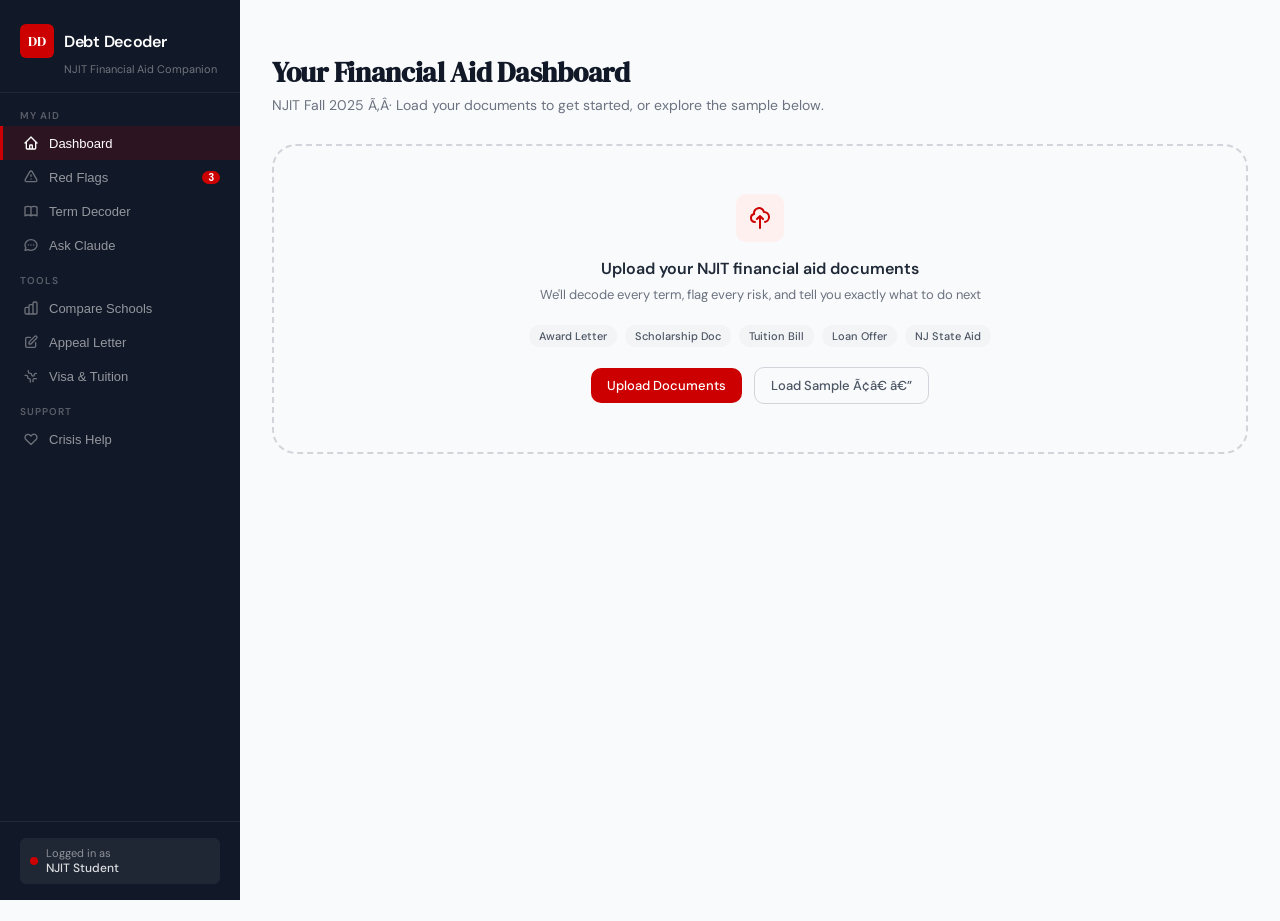
==== commit e3330be1: "Resolve merge conflict and keep css/js folder structure" ====
--- a/index.html
+++ b/index.html
@@ -1,9 +1,9 @@
-﻿<!DOCTYPE html>
+﻿ï»¿<!DOCTYPE html>
 <html lang="en">
 <head>
 <meta charset="UTF-8">
 <meta name="viewport" content="width=device-width, initial-scale=1.0">
-<title>Debt Decoder â€” NJIT Financial Aid Companion</title>
+<title>Debt Decoder Ã¢â‚¬â€ NJIT Financial Aid Companion</title>
 <link href="https://fonts.googleapis.com/css2?family=DM+Serif+Display:ital@0;1&family=DM+Sans:opsz,wght@9..40,300;9..40,400;9..40,500;9..40,600&display=swap" rel="stylesheet">
 <link rel="stylesheet" href="css/styles.css">
 </head>
@@ -80,7 +80,7 @@
     <div class="page active" id="page-dashboard">
       <div class="page-header">
         <h1 class="page-title">Your Financial Aid Dashboard</h1>
-        <p class="page-sub">NJIT Fall 2025 Â· Load your documents to get started, or explore the sample below.</p>
+        <p class="page-sub">NJIT Fall 2025 Ã‚Â· Load your documents to get started, or explore the sample below.</p>
       </div>
 
       <div id="upload-section">
@@ -98,7 +98,7 @@
             <span class="upload-type">NJ State Aid</span>
           </div>
           <button class="btn btn-primary" style="margin-right:8px">Upload Documents</button>
-          <button class="btn btn-secondary" onclick="event.stopPropagation();loadDemo()">Load Sample â†—</button>
+          <button class="btn btn-secondary" onclick="event.stopPropagation();loadDemo()">Load Sample Ã¢â€ â€”</button>
         </div>
       </div>
 
@@ -132,8 +132,8 @@
           </div>
           <div>
             <div class="score-info-title">Package Health Score</div>
-            <div class="score-info-val">63 / 100 â€” Caution</div>
-            <div class="score-info-desc">Your free aid is strong. Your private loan carries serious risks â€” variable interest rate, no grace period, and interest capitalizing right now. <span style="color:var(--red);cursor:pointer;font-weight:500" onclick="showPage('redflags', document.querySelector('[onclick*=redflags]'))">View all red flags â†’</span></div>
+            <div class="score-info-val">63 / 100 Ã¢â‚¬â€ Caution</div>
+            <div class="score-info-desc">Your free aid is strong. Your private loan carries serious risks Ã¢â‚¬â€ variable interest rate, no grace period, and interest capitalizing right now. <span style="color:var(--red);cursor:pointer;font-weight:500" onclick="showPage('redflags', document.querySelector('[onclick*=redflags]'))">View all red flags Ã¢â€ â€™</span></div>
           </div>
         </div>
 
@@ -142,28 +142,28 @@
         <div class="card">
           <div class="card-header-row">
             <div>
-              <div class="card-title">Highlander Merit Scholarship â€” $12,000/yr</div>
+              <div class="card-title">Highlander Merit Scholarship Ã¢â‚¬â€ $12,000/yr</div>
               <div class="card-sub">NJIT Presidential Award</div>
             </div>
             <span class="badge badge-amber">Conditional</span>
           </div>
           <div class="data-row"><span class="dr-label">Annual amount</span><span class="dr-val green">$12,000</span></div>
-          <div class="data-row"><span class="dr-label">Renewable?</span><span class="dr-val">Yes â€” up to 4 years</span></div>
+          <div class="data-row"><span class="dr-label">Renewable?</span><span class="dr-val">Yes Ã¢â‚¬â€ up to 4 years</span></div>
           <div class="data-row"><span class="dr-label">Minimum GPA required</span><span class="dr-val red">3.5 each semester</span></div>
           <div class="data-row"><span class="dr-label">Minimum credits required</span><span class="dr-val red">15 credits/semester</span></div>
           <div class="data-row"><span class="dr-label">Major restriction</span><span class="dr-val amber">STEM majors only</span></div>
-          <div class="data-row"><span class="dr-label">Stacks with federal aid?</span><span class="dr-val green">Yes â€” no penalty</span></div>
+          <div class="data-row"><span class="dr-label">Stacks with federal aid?</span><span class="dr-val green">Yes Ã¢â‚¬â€ no penalty</span></div>
         </div>
 
         <div class="card">
           <div class="card-header-row">
             <div>
-              <div class="card-title">NJ TAG Grant â€” $3,500/yr</div>
-              <div class="card-sub">Tuition Aid Grant â€” New Jersey</div>
+              <div class="card-title">NJ TAG Grant Ã¢â‚¬â€ $3,500/yr</div>
+              <div class="card-sub">Tuition Aid Grant Ã¢â‚¬â€ New Jersey</div>
             </div>
             <span class="badge badge-green">Free Money</span>
           </div>
-          <div class="data-row"><span class="dr-label">Type</span><span class="dr-val green">Grant â€” never repay</span></div>
+          <div class="data-row"><span class="dr-label">Type</span><span class="dr-val green">Grant Ã¢â‚¬â€ never repay</span></div>
           <div class="data-row"><span class="dr-label">NJ residency required</span><span class="dr-val">Yes</span></div>
           <div class="data-row"><span class="dr-label">Annual income limit</span><span class="dr-val">Under $250,000/yr</span></div>
           <div class="data-row"><span class="dr-label">Renewal</span><span class="dr-val amber">Must reapply via FAFSA each year</span></div>
@@ -172,13 +172,13 @@
         <div class="card">
           <div class="card-header-row">
             <div>
-              <div class="card-title">Federal Subsidized Loan â€” $3,500</div>
+              <div class="card-title">Federal Subsidized Loan Ã¢â‚¬â€ $3,500</div>
               <div class="card-sub">Direct Subsidized Stafford Loan</div>
             </div>
             <span class="badge badge-blue">Best Type</span>
           </div>
           <div class="data-row"><span class="dr-label">Interest rate</span><span class="dr-val green">5.50% fixed</span></div>
-          <div class="data-row"><span class="dr-label">Interest during school</span><span class="dr-val green">No â€” govt pays it</span></div>
+          <div class="data-row"><span class="dr-label">Interest during school</span><span class="dr-val green">No Ã¢â‚¬â€ govt pays it</span></div>
           <div class="data-row"><span class="dr-label">Grace period after graduation</span><span class="dr-val">6 months</span></div>
           <div class="data-row"><span class="dr-label">Monthly payment (10-yr plan)</span><span class="dr-val">~$38/month</span></div>
         </div>
@@ -186,22 +186,22 @@
         <div class="card">
           <div class="card-header-row">
             <div>
-              <div class="card-title">Private Loan â€” $8,000</div>
+              <div class="card-title">Private Loan Ã¢â‚¬â€ $8,000</div>
               <div class="card-sub">Sallie Mae Smart Option Loan</div>
             </div>
             <span class="badge badge-red">Watch Out</span>
           </div>
-          <div class="data-row"><span class="dr-label">Interest rate</span><span class="dr-val red">6.99â€“14.5% variable</span></div>
+          <div class="data-row"><span class="dr-label">Interest rate</span><span class="dr-val red">6.99Ã¢â‚¬â€œ14.5% variable</span></div>
           <div class="data-row"><span class="dr-label">Interest during school</span><span class="dr-val red">Accruing right now</span></div>
-          <div class="data-row"><span class="dr-label">Grace period</span><span class="dr-val red">None â€” payments start immediately</span></div>
+          <div class="data-row"><span class="dr-label">Grace period</span><span class="dr-val red">None Ã¢â‚¬â€ payments start immediately</span></div>
           <div class="data-row"><span class="dr-label">Capitalization at graduation</span><span class="dr-val red">~$2,800 added to balance</span></div>
-          <div class="data-row"><span class="dr-label">Monthly payment range (10-yr)</span><span class="dr-val red">$93 â€“ $150/month</span></div>
+          <div class="data-row"><span class="dr-label">Monthly payment range (10-yr)</span><span class="dr-val red">$93 Ã¢â‚¬â€œ $150/month</span></div>
         </div>
 
         <div class="section-label">Immediate Action Items</div>
         <div class="card">
-          <div class="action-item"><div class="action-num">1</div><div class="action-text">Set a GPA reminder every semester â€” dropping below 3.5 costs you $12,000 instantly.</div></div>
-          <div class="action-item"><div class="action-num">2</div><div class="action-text">Try to reduce the private loan amount. Borrow only what you absolutely need â€” every dollar accrues interest today.</div></div>
+          <div class="action-item"><div class="action-num">1</div><div class="action-text">Set a GPA reminder every semester Ã¢â‚¬â€ dropping below 3.5 costs you $12,000 instantly.</div></div>
+          <div class="action-item"><div class="action-num">2</div><div class="action-text">Try to reduce the private loan amount. Borrow only what you absolutely need Ã¢â‚¬â€ every dollar accrues interest today.</div></div>
           <div class="action-item"><div class="action-num">3</div><div class="action-text">Check if you qualify for EOF. First-gen NJ students may have additional grant money available at eof@njit.edu.</div></div>
           <div class="action-item"><div class="action-num">4</div><div class="action-text">Enroll in auto-debit for federal loans to lock in the 0.25% rate discount before your first payment.</div></div>
         </div>
@@ -212,7 +212,7 @@
     <div class="page" id="page-redflags">
       <div class="page-header">
         <h1 class="page-title">Red Flag Scanner</h1>
-        <p class="page-sub">Hidden risks in your documents â€” explained in plain language with real dollar impact.</p>
+        <p class="page-sub">Hidden risks in your documents Ã¢â‚¬â€ explained in plain language with real dollar impact.</p>
       </div>
       <div class="score-card">
         <div class="score-ring-wrap">
@@ -225,78 +225,78 @@
         </div>
         <div>
           <div class="score-info-title">Package Health Score</div>
-          <div class="score-info-val">3 red Â· 2 amber Â· 2 green</div>
+          <div class="score-info-val">3 red Ã‚Â· 2 amber Ã‚Â· 2 green</div>
           <div class="score-info-desc">Address red flags first. Each one costs real money if ignored.</div>
         </div>
       </div>
 
-      <div class="section-label">Critical â€” address immediately</div>
-      <div class="flag red"><div class="flag-dot"></div><div><div class="flag-title">Variable interest rate on private loan</div><div class="flag-body">Your rate ranges 6.99â€“14.5%. At the maximum, monthly payments jump from $93 to $150 â€” an extra $684/year on the same loan. Always model the worst case, not the starting rate.</div></div></div>
-      <div class="flag red"><div class="flag-dot"></div><div><div class="flag-title">No grace period â€” payments start at graduation</div><div class="flag-body">Federal loans give 6 months. Your Sallie Mae loan does not. You need income lined up before your last semester ends or you'll immediately be at risk of default.</div></div></div>
-      <div class="flag red"><div class="flag-dot"></div><div><div class="flag-title">Interest capitalizing right now â€” ~$2,800 at graduation</div><div class="flag-body">Your private loan accrues interest daily. In 4 years, ~$2,800 in unpaid interest gets added to your principal at repayment start. You'll pay interest on $10,800 instead of $8,000 â€” costing roughly $800 extra over 10 years.</div></div></div>
-
-      <div class="section-label">Warnings â€” monitor closely</div>
-      <div class="flag amber"><div class="flag-dot"></div><div><div class="flag-title">Scholarship GPA floor â€” 3.5 minimum, no exceptions noted</div><div class="flag-body">Dropping to 3.4 at the end of any semester means losing $12,000 for that year. NJIT engineering and CS courses commonly cause freshman GPA dips. Know the appeal process before you need it.</div></div></div>
-      <div class="flag amber"><div class="flag-dot"></div><div><div class="flag-title">15 credits/semester required â€” above standard load</div><div class="flag-body">Most students take 12â€“15. If you need to drop a class for any reason â€” illness, hardship, work â€” you risk losing the scholarship. Ask the financial aid office if a hardship waiver exists.</div></div></div>
+      <div class="section-label">Critical Ã¢â‚¬â€ address immediately</div>
+      <div class="flag red"><div class="flag-dot"></div><div><div class="flag-title">Variable interest rate on private loan</div><div class="flag-body">Your rate ranges 6.99Ã¢â‚¬â€œ14.5%. At the maximum, monthly payments jump from $93 to $150 Ã¢â‚¬â€ an extra $684/year on the same loan. Always model the worst case, not the starting rate.</div></div></div>
+      <div class="flag red"><div class="flag-dot"></div><div><div class="flag-title">No grace period Ã¢â‚¬â€ payments start at graduation</div><div class="flag-body">Federal loans give 6 months. Your Sallie Mae loan does not. You need income lined up before your last semester ends or you'll immediately be at risk of default.</div></div></div>
+      <div class="flag red"><div class="flag-dot"></div><div><div class="flag-title">Interest capitalizing right now Ã¢â‚¬â€ ~$2,800 at graduation</div><div class="flag-body">Your private loan accrues interest daily. In 4 years, ~$2,800 in unpaid interest gets added to your principal at repayment start. You'll pay interest on $10,800 instead of $8,000 Ã¢â‚¬â€ costing roughly $800 extra over 10 years.</div></div></div>
+
+      <div class="section-label">Warnings Ã¢â‚¬â€ monitor closely</div>
+      <div class="flag amber"><div class="flag-dot"></div><div><div class="flag-title">Scholarship GPA floor Ã¢â‚¬â€ 3.5 minimum, no exceptions noted</div><div class="flag-body">Dropping to 3.4 at the end of any semester means losing $12,000 for that year. NJIT engineering and CS courses commonly cause freshman GPA dips. Know the appeal process before you need it.</div></div></div>
+      <div class="flag amber"><div class="flag-dot"></div><div><div class="flag-title">15 credits/semester required Ã¢â‚¬â€ above standard load</div><div class="flag-body">Most students take 12Ã¢â‚¬â€œ15. If you need to drop a class for any reason Ã¢â‚¬â€ illness, hardship, work Ã¢â‚¬â€ you risk losing the scholarship. Ask the financial aid office if a hardship waiver exists.</div></div></div>
 
       <div class="section-label">You're in good shape here</div>
       <div class="flag green"><div class="flag-dot"></div><div><div class="flag-title">Federal subsidized loan is the best type available</div><div class="flag-body">Fixed rate, government pays interest while you're in school, and you have access to income-driven repayment and forgiveness programs if needed after graduation.</div></div></div>
-      <div class="flag green"><div class="flag-dot"></div><div><div class="flag-title">Scholarship stacks with federal aid â€” no clawback</div><div class="flag-body">Some scholarships reduce federal aid eligibility dollar-for-dollar. Yours doesn't. You receive both the $12k scholarship and your federal aid without any reduction.</div></div></div>
+      <div class="flag green"><div class="flag-dot"></div><div><div class="flag-title">Scholarship stacks with federal aid Ã¢â‚¬â€ no clawback</div><div class="flag-body">Some scholarships reduce federal aid eligibility dollar-for-dollar. Yours doesn't. You receive both the $12k scholarship and your federal aid without any reduction.</div></div></div>
     </div>
 
     <!-- TERM DECODER -->
     <div class="page" id="page-terms">
       <div class="page-header">
         <h1 class="page-title">Term Decoder</h1>
-        <p class="page-sub">Every financial term you'll encounter â€” explained in plain English, with context for your specific documents.</p>
+        <p class="page-sub">Every financial term you'll encounter Ã¢â‚¬â€ explained in plain English, with context for your specific documents.</p>
       </div>
       <div class="terms-grid">
         <div class="term-card" onclick="toggleTerm(this)">
-          <div class="term-header"><div><div class="term-name">Capitalization</div><div class="term-preview">When unpaid interest becomes principal</div></div><div class="term-arrow">â–¼</div></div>
-          <div class="term-def">When you don't pay interest while in school, it accumulates silently. At graduation or repayment start, all that unpaid interest gets added to your original loan balance â€” and you now pay interest on that larger number. On your $8k private loan over 4 years, this adds ~$2,800 you'll pay interest on for 10 years.</div>
-        </div>
-        <div class="term-card" onclick="toggleTerm(this)">
-          <div class="term-header"><div><div class="term-name">Forbearance</div><div class="term-preview">Pausing payments â€” but interest keeps running</div></div><div class="term-arrow">â–¼</div></div>
-          <div class="term-def">A temporary pause on loan payments, usually for financial hardship. Sounds helpful â€” but interest keeps accruing the entire time. When forbearance ends, all that interest capitalizes onto your principal. Use it only as an absolute last resort and understand the cost before requesting it.</div>
-        </div>
-        <div class="term-card" onclick="toggleTerm(this)">
-          <div class="term-header"><div><div class="term-name">Variable rate</div><div class="term-preview">An interest rate tied to market conditions</div></div><div class="term-arrow">â–¼</div></div>
-          <div class="term-def">An interest rate that rises and falls with a market index (usually SOFR). Your Sallie Mae loan at "6.99â€“14.5% variable" could more than double if rates spike. Always calculate your payment at the ceiling rate, not the floor. This is one of the biggest risks in your current package.</div>
-        </div>
-        <div class="term-card" onclick="toggleTerm(this)">
-          <div class="term-header"><div><div class="term-name">Fixed rate</div><div class="term-preview">Locked in forever â€” no surprises</div></div><div class="term-arrow">â–¼</div></div>
+          <div class="term-header"><div><div class="term-name">Capitalization</div><div class="term-preview">When unpaid interest becomes principal</div></div><div class="term-arrow">Ã¢â€“Â¼</div></div>
+          <div class="term-def">When you don't pay interest while in school, it accumulates silently. At graduation or repayment start, all that unpaid interest gets added to your original loan balance Ã¢â‚¬â€ and you now pay interest on that larger number. On your $8k private loan over 4 years, this adds ~$2,800 you'll pay interest on for 10 years.</div>
+        </div>
+        <div class="term-card" onclick="toggleTerm(this)">
+          <div class="term-header"><div><div class="term-name">Forbearance</div><div class="term-preview">Pausing payments Ã¢â‚¬â€ but interest keeps running</div></div><div class="term-arrow">Ã¢â€“Â¼</div></div>
+          <div class="term-def">A temporary pause on loan payments, usually for financial hardship. Sounds helpful Ã¢â‚¬â€ but interest keeps accruing the entire time. When forbearance ends, all that interest capitalizes onto your principal. Use it only as an absolute last resort and understand the cost before requesting it.</div>
+        </div>
+        <div class="term-card" onclick="toggleTerm(this)">
+          <div class="term-header"><div><div class="term-name">Variable rate</div><div class="term-preview">An interest rate tied to market conditions</div></div><div class="term-arrow">Ã¢â€“Â¼</div></div>
+          <div class="term-def">An interest rate that rises and falls with a market index (usually SOFR). Your Sallie Mae loan at "6.99Ã¢â‚¬â€œ14.5% variable" could more than double if rates spike. Always calculate your payment at the ceiling rate, not the floor. This is one of the biggest risks in your current package.</div>
+        </div>
+        <div class="term-card" onclick="toggleTerm(this)">
+          <div class="term-header"><div><div class="term-name">Fixed rate</div><div class="term-preview">Locked in forever Ã¢â‚¬â€ no surprises</div></div><div class="term-arrow">Ã¢â€“Â¼</div></div>
           <div class="term-def">An interest rate set at origination that never changes regardless of market conditions. Your federal loans are fixed at 5.50%. This is almost always better for student borrowers because you can plan exactly what you'll owe every month for the entire life of the loan.</div>
         </div>
         <div class="term-card" onclick="toggleTerm(this)">
-          <div class="term-header"><div><div class="term-name">Grace period</div><div class="term-preview">Time before your first payment is due</div></div><div class="term-arrow">â–¼</div></div>
-          <div class="term-def">The window between leaving school and your first required loan payment. Federal loans give you 6 months. Your private Sallie Mae loan has zero grace period â€” payments begin immediately after you graduate or drop below half-time. Plan your job search accordingly.</div>
-        </div>
-        <div class="term-card" onclick="toggleTerm(this)">
-          <div class="term-header"><div><div class="term-name">Origination fee</div><div class="term-preview">A fee taken before you see the money</div></div><div class="term-arrow">â–¼</div></div>
-          <div class="term-def">A fee deducted from your loan before it hits your account. A $10,000 loan with a 1.057% origination fee deposits $9,894 â€” but you owe $10,000 plus interest. Federal loans charge ~1.057%. Private loans vary. You're borrowing more than you receive.</div>
-        </div>
-        <div class="term-card" onclick="toggleTerm(this)">
-          <div class="term-header"><div><div class="term-name">SAP</div><div class="term-preview">Satisfactory Academic Progress â€” the rule most students don't know</div></div><div class="term-arrow">â–¼</div></div>
-          <div class="term-def">Federal law requires you to maintain a minimum GPA AND complete a minimum percentage of attempted credits to continue receiving aid. At NJIT, failing or withdrawing from too many classes triggers a SAP flag. Your entire financial aid package can be suspended â€” not just one piece â€” with minimal warning.</div>
-        </div>
-        <div class="term-card" onclick="toggleTerm(this)">
-          <div class="term-header"><div><div class="term-name">Disbursement</div><div class="term-preview">When your aid money is actually released</div></div><div class="term-arrow">â–¼</div></div>
-          <div class="term-def">The date NJIT releases financial aid funds to your student account. Happens at the start of each semester. If your aid exceeds tuition, you receive a refund â€” but loan portions of that refund must be repaid with interest. Don't spend the refund without knowing where it came from.</div>
-        </div>
-        <div class="term-card" onclick="toggleTerm(this)">
-          <div class="term-header"><div><div class="term-name">Subsidized loan</div><div class="term-preview">The government pays your interest while in school</div></div><div class="term-arrow">â–¼</div></div>
-          <div class="term-def">A federal loan where the government covers the interest that accrues while you're enrolled at least half-time and during grace periods. This is significantly better than unsubsidized or private loans. Your $3,500 federal loan is subsidized â€” no interest builds up until 6 months after you leave school.</div>
-        </div>
-        <div class="term-card" onclick="toggleTerm(this)">
-          <div class="term-header"><div><div class="term-name">EOF Grant</div><div class="term-preview">NJ's grant for first-gen students â€” often missed</div></div><div class="term-arrow">â–¼</div></div>
-          <div class="term-def">The Educational Opportunity Fund is a New Jersey state grant for first-generation, low-income students. It can provide $2,000â€“$5,000/year on top of TAG. NJIT has a strong EOF program. If you're a first-gen NJ student, email eof@njit.edu to check eligibility â€” many students leave this money unclaimed.</div>
-        </div>
-        <div class="term-card" onclick="toggleTerm(this)">
-          <div class="term-header"><div><div class="term-name">TAG Grant</div><div class="term-preview">New Jersey's main state grant</div></div><div class="term-arrow">â–¼</div></div>
-          <div class="term-def">The Tuition Aid Grant is New Jersey's primary state grant for residents attending NJ schools. It doesn't need to be repaid. You must reapply every year via FAFSA. It's already in your package at $3,500 â€” but it can disappear if you miss the annual renewal deadline or move out of NJ.</div>
-        </div>
-        <div class="term-card" onclick="toggleTerm(this)">
-          <div class="term-header"><div><div class="term-name">Auto-debit discount</div><div class="term-preview">Rate reduction that can vanish permanently</div></div><div class="term-arrow">â–¼</div></div>
+          <div class="term-header"><div><div class="term-name">Grace period</div><div class="term-preview">Time before your first payment is due</div></div><div class="term-arrow">Ã¢â€“Â¼</div></div>
+          <div class="term-def">The window between leaving school and your first required loan payment. Federal loans give you 6 months. Your private Sallie Mae loan has zero grace period Ã¢â‚¬â€ payments begin immediately after you graduate or drop below half-time. Plan your job search accordingly.</div>
+        </div>
+        <div class="term-card" onclick="toggleTerm(this)">
+          <div class="term-header"><div><div class="term-name">Origination fee</div><div class="term-preview">A fee taken before you see the money</div></div><div class="term-arrow">Ã¢â€“Â¼</div></div>
+          <div class="term-def">A fee deducted from your loan before it hits your account. A $10,000 loan with a 1.057% origination fee deposits $9,894 Ã¢â‚¬â€ but you owe $10,000 plus interest. Federal loans charge ~1.057%. Private loans vary. You're borrowing more than you receive.</div>
+        </div>
+        <div class="term-card" onclick="toggleTerm(this)">
+          <div class="term-header"><div><div class="term-name">SAP</div><div class="term-preview">Satisfactory Academic Progress Ã¢â‚¬â€ the rule most students don't know</div></div><div class="term-arrow">Ã¢â€“Â¼</div></div>
+          <div class="term-def">Federal law requires you to maintain a minimum GPA AND complete a minimum percentage of attempted credits to continue receiving aid. At NJIT, failing or withdrawing from too many classes triggers a SAP flag. Your entire financial aid package can be suspended Ã¢â‚¬â€ not just one piece Ã¢â‚¬â€ with minimal warning.</div>
+        </div>
+        <div class="term-card" onclick="toggleTerm(this)">
+          <div class="term-header"><div><div class="term-name">Disbursement</div><div class="term-preview">When your aid money is actually released</div></div><div class="term-arrow">Ã¢â€“Â¼</div></div>
+          <div class="term-def">The date NJIT releases financial aid funds to your student account. Happens at the start of each semester. If your aid exceeds tuition, you receive a refund Ã¢â‚¬â€ but loan portions of that refund must be repaid with interest. Don't spend the refund without knowing where it came from.</div>
+        </div>
+        <div class="term-card" onclick="toggleTerm(this)">
+          <div class="term-header"><div><div class="term-name">Subsidized loan</div><div class="term-preview">The government pays your interest while in school</div></div><div class="term-arrow">Ã¢â€“Â¼</div></div>
+          <div class="term-def">A federal loan where the government covers the interest that accrues while you're enrolled at least half-time and during grace periods. This is significantly better than unsubsidized or private loans. Your $3,500 federal loan is subsidized Ã¢â‚¬â€ no interest builds up until 6 months after you leave school.</div>
+        </div>
+        <div class="term-card" onclick="toggleTerm(this)">
+          <div class="term-header"><div><div class="term-name">EOF Grant</div><div class="term-preview">NJ's grant for first-gen students Ã¢â‚¬â€ often missed</div></div><div class="term-arrow">Ã¢â€“Â¼</div></div>
+          <div class="term-def">The Educational Opportunity Fund is a New Jersey state grant for first-generation, low-income students. It can provide $2,000Ã¢â‚¬â€œ$5,000/year on top of TAG. NJIT has a strong EOF program. If you're a first-gen NJ student, email eof@njit.edu to check eligibility Ã¢â‚¬â€ many students leave this money unclaimed.</div>
+        </div>
+        <div class="term-card" onclick="toggleTerm(this)">
+          <div class="term-header"><div><div class="term-name">TAG Grant</div><div class="term-preview">New Jersey's main state grant</div></div><div class="term-arrow">Ã¢â€“Â¼</div></div>
+          <div class="term-def">The Tuition Aid Grant is New Jersey's primary state grant for residents attending NJ schools. It doesn't need to be repaid. You must reapply every year via FAFSA. It's already in your package at $3,500 Ã¢â‚¬â€ but it can disappear if you miss the annual renewal deadline or move out of NJ.</div>
+        </div>
+        <div class="term-card" onclick="toggleTerm(this)">
+          <div class="term-header"><div><div class="term-name">Auto-debit discount</div><div class="term-preview">Rate reduction that can vanish permanently</div></div><div class="term-arrow">Ã¢â€“Â¼</div></div>
           <div class="term-def">Many lenders offer 0.25% interest rate reduction for enrolling in automatic payments. Sounds small but saves ~$150 over a loan's life. The catch: if a payment fails even once, many lenders permanently remove the discount with no reinstatement option. Use a dedicated account with always sufficient funds.</div>
         </div>
       </div>
@@ -306,18 +306,18 @@
     <div class="page" id="page-chat">
       <div class="page-header">
         <h1 class="page-title">Ask Claude</h1>
-        <p class="page-sub">Your AI financial advisor â€” with full context of your NJIT documents. Ask anything.</p>
+        <p class="page-sub">Your AI financial advisor Ã¢â‚¬â€ with full context of your NJIT documents. Ask anything.</p>
       </div>
       <div class="chat-container">
         <div class="chat-header">
           <div class="chat-avatar">AI</div>
           <div>
             <div class="chat-name">Debt Decoder AI</div>
-            <div class="chat-status"><div class="status-dot"></div>Online â€” documents loaded</div>
+            <div class="chat-status"><div class="status-dot"></div>Online Ã¢â‚¬â€ documents loaded</div>
           </div>
         </div>
         <div class="chat-messages" id="chat-log">
-          <div class="msg bot">Hi! I've reviewed your NJIT financial aid documents. I can see your Highlander Scholarship, TAG Grant, federal subsidized loan, and your private Sallie Mae loan. Ask me anything â€” about the terms, the risks, what happens in specific situations, or what you should do next.</div>
+          <div class="msg bot">Hi! I've reviewed your NJIT financial aid documents. I can see your Highlander Scholarship, TAG Grant, federal subsidized loan, and your private Sallie Mae loan. Ask me anything Ã¢â‚¬â€ about the terms, the risks, what happens in specific situations, or what you should do next.</div>
         </div>
         <div class="chat-suggestions">
           <span class="sug-chip" onclick="askSug(this)">What if my GPA drops below 3.5?</span>
@@ -338,13 +338,13 @@
     <div class="page" id="page-compare">
       <div class="page-header">
         <h1 class="page-title">Compare Schools</h1>
-        <p class="page-sub">True 4-year cost comparison â€” not sticker price, not year-one estimates. What you'll actually owe.</p>
+        <p class="page-sub">True 4-year cost comparison Ã¢â‚¬â€ not sticker price, not year-one estimates. What you'll actually owe.</p>
       </div>
       <div class="school-grid">
         <div class="school-card winner">
           <div class="school-winner-badge">Best value for your profile</div>
           <div class="school-name">NJIT</div>
-          <div class="school-type">Public university â€” in-state NJ</div>
+          <div class="school-type">Public university Ã¢â‚¬â€ in-state NJ</div>
           <div class="school-cost green">$15,700<span style="font-size:16px;color:var(--gray-400)">/yr</span></div>
           <div class="school-cost-label">True net cost after all aid</div>
           <div class="data-row"><span class="dr-label" style="font-size:12px">Grant aid</span><span class="dr-val green" style="font-size:12px">$6,500</span></div>
@@ -355,13 +355,13 @@
         <div class="school-card">
           <div style="height:22px"></div>
           <div class="school-name">Stevens Tech</div>
-          <div class="school-type">Private university â€” NJ</div>
+          <div class="school-type">Private university Ã¢â‚¬â€ NJ</div>
           <div class="school-cost red">$28,400<span style="font-size:16px;color:var(--gray-400)">/yr</span></div>
           <div class="school-cost-label">True net cost after all aid</div>
           <div class="data-row"><span class="dr-label" style="font-size:12px">Grant aid</span><span class="dr-val" style="font-size:12px">$10,000</span></div>
           <div class="data-row"><span class="dr-label" style="font-size:12px">Scholarship</span><span class="dr-val red" style="font-size:12px">$8,000 year 1 only</span></div>
           <div class="data-row"><span class="dr-label" style="font-size:12px">4-yr debt estimate</span><span class="dr-val red" style="font-size:12px">~$103,000</span></div>
-          <div class="data-row"><span class="dr-label" style="font-size:12px">Scholarship risk</span><span class="dr-val red" style="font-size:12px">One-time â€” gone year 2</span></div>
+          <div class="data-row"><span class="dr-label" style="font-size:12px">Scholarship risk</span><span class="dr-val red" style="font-size:12px">One-time Ã¢â‚¬â€ gone year 2</span></div>
         </div>
       </div>
       <div class="flag amber">
@@ -375,10 +375,10 @@
         <div class="flag-dot"></div>
         <div>
           <div class="flag-title">Profile used for this comparison</div>
-          <div class="flag-body">Computer Science major Â· Expected starting salary ~$85k (NJ) Â· Interested in public or private sector work Â· NJ resident</div>
-        </div>
-      </div>
-      <button class="btn btn-primary" onclick="showPage('appeal', document.querySelector('[onclick*=appeal]'))">Generate appeal letter to Stevens â†’</button>
+          <div class="flag-body">Computer Science major Ã‚Â· Expected starting salary ~$85k (NJ) Ã‚Â· Interested in public or private sector work Ã‚Â· NJ resident</div>
+        </div>
+      </div>
+      <button class="btn btn-primary" onclick="showPage('appeal', document.querySelector('[onclick*=appeal]'))">Generate appeal letter to Stevens Ã¢â€ â€™</button>
     </div>
 
     <!-- APPEAL LETTER -->
@@ -390,7 +390,7 @@
       <div class="flag blue" style="margin-bottom:1.25rem">
         <div class="flag-dot"></div>
         <div>
-          <div class="flag-title">You can negotiate financial aid â€” most students don't know this</div>
+          <div class="flag-title">You can negotiate financial aid Ã¢â‚¬â€ most students don't know this</div>
           <div class="flag-body">Financial aid offers are not final. If you have a competing offer from another school, you can formally ask the school with the weaker package to match or improve it. Schools do this regularly. The letter below is ready to send.</div>
         </div>
       </div>
@@ -401,7 +401,7 @@
         <div class="data-row"><span class="dr-label">Annual gap</span><span class="dr-val red">$12,700</span></div>
         <div class="data-row"><span class="dr-label">4-year debt gap</span><span class="dr-val red">~$57,000</span></div>
       </div>
-      <div class="section-label">Generated appeal letter â€” ready to send</div>
+      <div class="section-label">Generated appeal letter Ã¢â‚¬â€ ready to send</div>
       <div class="letter-preview">Dear Stevens Institute of Technology Office of Financial Aid,
 
 I am writing to respectfully request a reconsideration of my financial aid award for the upcoming academic year. I have been accepted to Stevens and am genuinely excited about the program and the opportunities it offers.
@@ -409,12 +409,12 @@
 However, after carefully comparing my financial aid options, I have received a significantly more competitive offer from another institution that I must consider seriously.
 
 New Jersey Institute of Technology has offered me the following:
-  Â· Highlander Merit Scholarship: $12,000/year (renewable for 4 years)
-  Â· NJ TAG Grant: $3,500/year
-  Â· Federal Subsidized Loan: $3,500
-  Â· Total annual net cost: $15,700
-
-My current Stevens award, while generous in the first year, includes a one-time scholarship that does not renew, resulting in a net cost difference of approximately $12,700 per year beginning in year two â€” and a projected 4-year debt difference of $57,000.
+  Ã‚Â· Highlander Merit Scholarship: $12,000/year (renewable for 4 years)
+  Ã‚Â· NJ TAG Grant: $3,500/year
+  Ã‚Â· Federal Subsidized Loan: $3,500
+  Ã‚Â· Total annual net cost: $15,700
+
+My current Stevens award, while generous in the first year, includes a one-time scholarship that does not renew, resulting in a net cost difference of approximately $12,700 per year beginning in year two Ã¢â‚¬â€ and a projected 4-year debt difference of $57,000.
 
 I am deeply interested in attending Stevens and believe strongly in the value of the education and community here. I would sincerely prefer to attend if the financial gap can be narrowed. I would be grateful for any additional merit aid, renewable grant support, or institutional funding you are able to offer.
 
@@ -428,7 +428,7 @@
       <div style="display:flex;gap:8px">
         <button class="btn btn-primary">Copy Letter</button>
         <button class="btn btn-secondary">Download as PDF</button>
-        <button class="btn btn-ghost" onclick="showPage('chat', document.querySelector('[onclick*=chat]'))">Ask Claude how to follow up â†—</button>
+        <button class="btn btn-ghost" onclick="showPage('chat', document.querySelector('[onclick*=chat]'))">Ask Claude how to follow up Ã¢â€ â€”</button>
       </div>
     </div>
 
@@ -436,30 +436,30 @@
     <div class="page" id="page-visa">
       <div class="page-header">
         <h1 class="page-title">Visa & Tuition Classification</h1>
-        <p class="page-sub">For international students navigating visa transitions at NJIT â€” the $16,000/year question.</p>
+        <p class="page-sub">For international students navigating visa transitions at NJIT Ã¢â‚¬â€ the $16,000/year question.</p>
       </div>
       <div class="flag red" style="margin-bottom:1.25rem">
         <div class="flag-dot"></div>
         <div>
-          <div class="flag-title">In-state vs. international tuition â€” $16,000/year difference at NJIT</div>
-          <div class="flag-body">If your visa status changes (e.g., H-1B dependent to F-1, or transitioning from dependent to independent status), you may be reclassified as international â€” unless you proactively submit documentation proving NJ domicile. Many students lose in-state status simply because they didn't know to file.</div>
+          <div class="flag-title">In-state vs. international tuition Ã¢â‚¬â€ $16,000/year difference at NJIT</div>
+          <div class="flag-body">If your visa status changes (e.g., H-1B dependent to F-1, or transitioning from dependent to independent status), you may be reclassified as international Ã¢â‚¬â€ unless you proactively submit documentation proving NJ domicile. Many students lose in-state status simply because they didn't know to file.</div>
         </div>
       </div>
       <div class="flag blue" style="margin-bottom:1.25rem">
         <div class="flag-dot"></div>
         <div>
           <div class="flag-title">F-1 students: you may still qualify for in-state rates</div>
-          <div class="flag-body">F-1 visa status alone doesn't automatically disqualify you from in-state tuition in NJ. If you or your parents have established NJ domicile (not just residence), you may file for in-state classification. This is worth fighting for â€” it's $64,000 over 4 years.</div>
-        </div>
-      </div>
-      <div class="section-label">Document checklist â€” maintaining in-state status</div>
+          <div class="flag-body">F-1 visa status alone doesn't automatically disqualify you from in-state tuition in NJ. If you or your parents have established NJ domicile (not just residence), you may file for in-state classification. This is worth fighting for Ã¢â‚¬â€ it's $64,000 over 4 years.</div>
+        </div>
+      </div>
+      <div class="section-label">Document checklist Ã¢â‚¬â€ maintaining in-state status</div>
       <div class="card">
         <div class="step-list">
           <div class="step-item">
             <div class="step-num">1</div>
             <div>
               <div class="step-title">Proof of NJ domicile</div>
-              <div class="step-body">NJ driver's license or state ID, lease or mortgage in your name (or parent's name if dependent), and proof the address has been your primary home â€” not just a mailing address.</div>
+              <div class="step-body">NJ driver's license or state ID, lease or mortgage in your name (or parent's name if dependent), and proof the address has been your primary home Ã¢â‚¬â€ not just a mailing address.</div>
             </div>
           </div>
           <div class="step-item">
@@ -473,7 +473,7 @@
             <div class="step-num">3</div>
             <div>
               <div class="step-title">Intent to remain in NJ documentation</div>
-              <div class="step-body">NJ voter registration card, NJ state tax returns (Form NJ-1040), or a signed domicile declaration form â€” available from NJIT's Registrar's Office on request.</div>
+              <div class="step-body">NJ voter registration card, NJ state tax returns (Form NJ-1040), or a signed domicile declaration form Ã¢â‚¬â€ available from NJIT's Registrar's Office on request.</div>
             </div>
           </div>
           <div class="step-item">
@@ -486,8 +486,8 @@
           <div class="step-item">
             <div class="step-num">5</div>
             <div>
-              <div class="step-title">Submit to NJIT Registrar â€” before semester billing deadline</div>
-              <div class="step-body">Late submissions are almost never accepted. Email registrar@njit.edu with subject line: "In-State Tuition Classification Appeal â€” [Your Name] â€” [NJIT ID]". Include all documents as attachments. Follow up within 5 business days if no confirmation.</div>
+              <div class="step-title">Submit to NJIT Registrar Ã¢â‚¬â€ before semester billing deadline</div>
+              <div class="step-body">Late submissions are almost never accepted. Email registrar@njit.edu with subject line: "In-State Tuition Classification Appeal Ã¢â‚¬â€ [Your Name] Ã¢â‚¬â€ [NJIT ID]". Include all documents as attachments. Follow up within 5 business days if no confirmation.</div>
             </div>
           </div>
         </div>
@@ -496,7 +496,7 @@
         <div class="flag-dot"></div>
         <div>
           <div class="flag-title">International students: also check health insurance waiver deadline</div>
-          <div class="flag-body">NJIT auto-enrolls international students in university health insurance (~$2,500/yr). If you have comparable coverage, you can waive it â€” but the window is only 2 weeks at the start of each semester. Missing it locks you in for the full year.</div>
+          <div class="flag-body">NJIT auto-enrolls international students in university health insurance (~$2,500/yr). If you have comparable coverage, you can waive it Ã¢â‚¬â€ but the window is only 2 weeks at the start of each semester. Missing it locks you in for the full year.</div>
         </div>
       </div>
     </div>
@@ -509,24 +509,24 @@
       </div>
       <div class="crisis-banner">
         <div class="crisis-banner-title">In financial crisis right now?</div>
-        <div class="crisis-banner-sub">There are people at NJIT whose entire job is to help you through this. Use the resources below. None of them require you to have it figured out first â€” that's what they're for.</div>
+        <div class="crisis-banner-sub">There are people at NJIT whose entire job is to help you through this. Use the resources below. None of them require you to have it figured out first Ã¢â‚¬â€ that's what they're for.</div>
       </div>
       <div class="section-label">NJIT Emergency Resources</div>
       <div class="card">
         <div class="resource-item">
-          <div><div class="resource-name">NJIT Emergency Financial Aid Fund</div><div class="resource-desc">One-time grants for students facing sudden hardship â€” job loss, family emergency, medical crisis</div></div>
+          <div><div class="resource-name">NJIT Emergency Financial Aid Fund</div><div class="resource-desc">One-time grants for students facing sudden hardship Ã¢â‚¬â€ job loss, family emergency, medical crisis</div></div>
           <div class="resource-contact">financialaid@njit.edu</div>
         </div>
         <div class="resource-item">
-          <div><div class="resource-name">Highlander Food Pantry</div><div class="resource-desc">Free groceries â€” no appointment, no questions, no judgment</div></div>
+          <div><div class="resource-name">Highlander Food Pantry</div><div class="resource-desc">Free groceries Ã¢â‚¬â€ no appointment, no questions, no judgment</div></div>
           <div class="resource-contact">Campus Center Rm 235</div>
         </div>
         <div class="resource-item">
-          <div><div class="resource-name">Dean of Students Office</div><div class="resource-desc">Housing crisis, unexpected hardship, family emergency â€” they advocate for you</div></div>
+          <div><div class="resource-name">Dean of Students Office</div><div class="resource-desc">Housing crisis, unexpected hardship, family emergency Ã¢â‚¬â€ they advocate for you</div></div>
           <div class="resource-contact">973-596-3466</div>
         </div>
         <div class="resource-item">
-          <div><div class="resource-name">SAP Appeal â€” Lost Aid Due to Grades</div><div class="resource-desc">Most students don't know aid suspension is appealable. Document the hardship and file immediately.</div></div>
+          <div><div class="resource-name">SAP Appeal Ã¢â‚¬â€ Lost Aid Due to Grades</div><div class="resource-desc">Most students don't know aid suspension is appealable. Document the hardship and file immediately.</div></div>
           <div class="resource-contact">financialaid@njit.edu</div>
         </div>
         <div class="resource-item">
@@ -539,19 +539,19 @@
         </div>
       </div>
 
-      <div class="section-label">Before you withdraw from a class â€” read this first</div>
+      <div class="section-label">Before you withdraw from a class Ã¢â‚¬â€ read this first</div>
       <div class="flag red">
         <div class="flag-dot"></div>
         <div>
           <div class="flag-title">Withdrawing triggers a chain reaction you can't undo</div>
-          <div class="flag-body">Dropping below full-time enrollment can simultaneously affect your scholarship eligibility, your loan disbursement schedule, your health insurance status, your F-1 visa status (if international), and your SAP standing â€” all at once, often with no warning. Talk to financial aid before you withdraw, not after.</div>
+          <div class="flag-body">Dropping below full-time enrollment can simultaneously affect your scholarship eligibility, your loan disbursement schedule, your health insurance status, your F-1 visa status (if international), and your SAP standing Ã¢â‚¬â€ all at once, often with no warning. Talk to financial aid before you withdraw, not after.</div>
         </div>
       </div>
       <div class="flag amber">
         <div class="flag-dot"></div>
         <div>
-          <div class="flag-title">Refund check â‰  free money</div>
-          <div class="flag-body">When your aid exceeds tuition, NJIT sends a refund. This feels like extra money â€” it is not. Most of it is loan money you will repay with interest. Budget it across the entire semester before spending any of it.</div>
+          <div class="flag-title">Refund check Ã¢â€°Â  free money</div>
+          <div class="flag-body">When your aid exceeds tuition, NJIT sends a refund. This feels like extra money Ã¢â‚¬â€ it is not. Most of it is loan money you will repay with interest. Budget it across the entire semester before spending any of it.</div>
         </div>
       </div>
     </div>
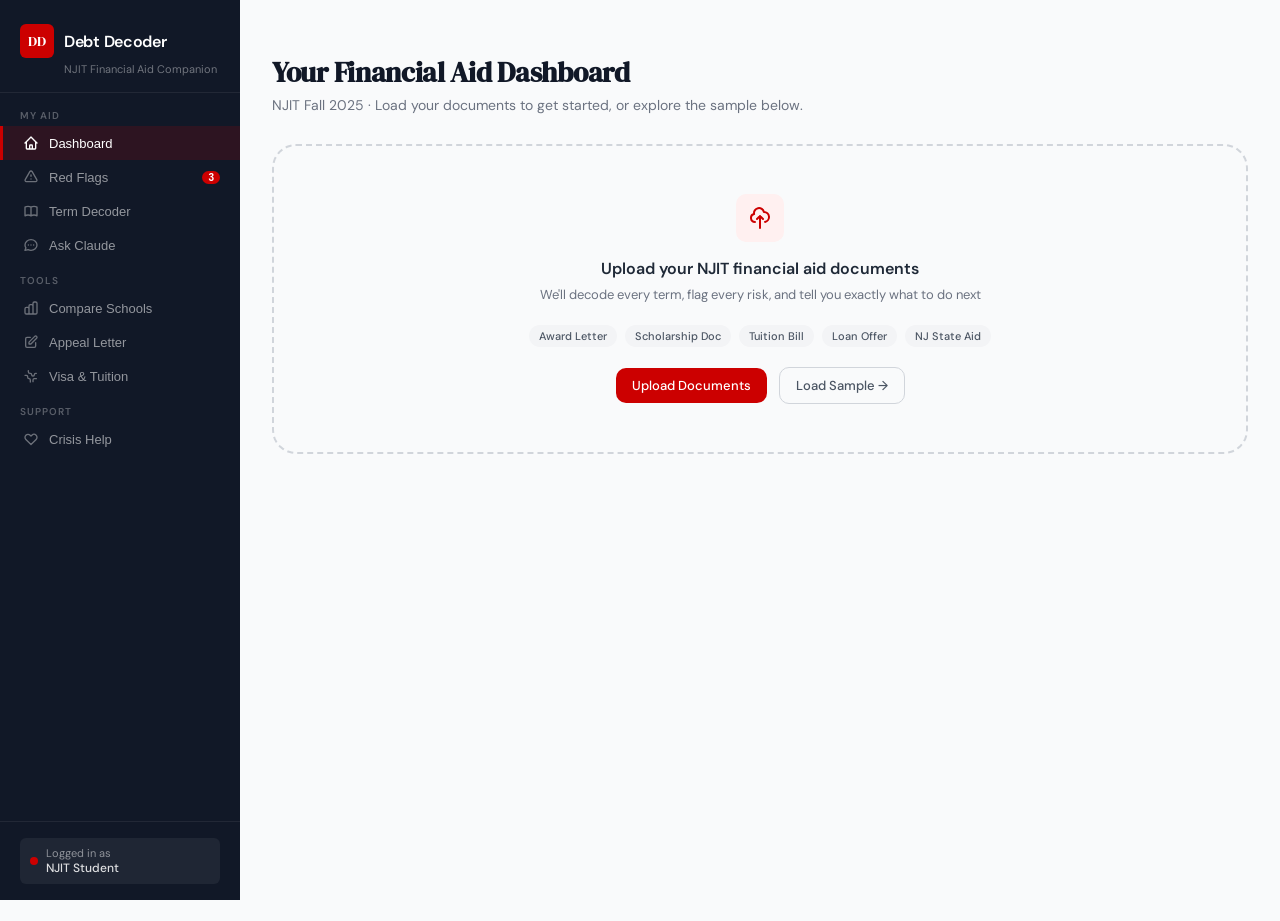
==== commit 3c921938: "Fixed weird text encoding symbols" ====
--- a/index.html
+++ b/index.html
@@ -3,7 +3,7 @@
 <head>
 <meta charset="UTF-8">
 <meta name="viewport" content="width=device-width, initial-scale=1.0">
-<title>Debt Decoder Ã¢â‚¬â€ NJIT Financial Aid Companion</title>
+<title>Debt Decoder — NJIT Financial Aid Companion</title>
 <link href="https://fonts.googleapis.com/css2?family=DM+Serif+Display:ital@0;1&family=DM+Sans:opsz,wght@9..40,300;9..40,400;9..40,500;9..40,600&display=swap" rel="stylesheet">
 <link rel="stylesheet" href="css/styles.css">
 </head>
@@ -80,7 +80,7 @@
     <div class="page active" id="page-dashboard">
       <div class="page-header">
         <h1 class="page-title">Your Financial Aid Dashboard</h1>
-        <p class="page-sub">NJIT Fall 2025 Ã‚Â· Load your documents to get started, or explore the sample below.</p>
+        <p class="page-sub">NJIT Fall 2025 · Load your documents to get started, or explore the sample below.</p>
       </div>
 
       <div id="upload-section">
@@ -98,7 +98,7 @@
             <span class="upload-type">NJ State Aid</span>
           </div>
           <button class="btn btn-primary" style="margin-right:8px">Upload Documents</button>
-          <button class="btn btn-secondary" onclick="event.stopPropagation();loadDemo()">Load Sample Ã¢â€ â€”</button>
+          <button class="btn btn-secondary" onclick="event.stopPropagation();loadDemo()">Load Sample →</button>
         </div>
       </div>
 
@@ -132,8 +132,8 @@
           </div>
           <div>
             <div class="score-info-title">Package Health Score</div>
-            <div class="score-info-val">63 / 100 Ã¢â‚¬â€ Caution</div>
-            <div class="score-info-desc">Your free aid is strong. Your private loan carries serious risks Ã¢â‚¬â€ variable interest rate, no grace period, and interest capitalizing right now. <span style="color:var(--red);cursor:pointer;font-weight:500" onclick="showPage('redflags', document.querySelector('[onclick*=redflags]'))">View all red flags Ã¢â€ â€™</span></div>
+            <div class="score-info-val">63 / 100 — Caution</div>
+            <div class="score-info-desc">Your free aid is strong. Your private loan carries serious risks — variable interest rate, no grace period, and interest capitalizing right now. <span style="color:var(--red);cursor:pointer;font-weight:500" onclick="showPage('redflags', document.querySelector('[onclick*=redflags]'))">View all red flags →</span></div>
           </div>
         </div>
 
@@ -142,28 +142,28 @@
         <div class="card">
           <div class="card-header-row">
             <div>
-              <div class="card-title">Highlander Merit Scholarship Ã¢â‚¬â€ $12,000/yr</div>
+              <div class="card-title">Highlander Merit Scholarship — $12,000/yr</div>
               <div class="card-sub">NJIT Presidential Award</div>
             </div>
             <span class="badge badge-amber">Conditional</span>
           </div>
           <div class="data-row"><span class="dr-label">Annual amount</span><span class="dr-val green">$12,000</span></div>
-          <div class="data-row"><span class="dr-label">Renewable?</span><span class="dr-val">Yes Ã¢â‚¬â€ up to 4 years</span></div>
+          <div class="data-row"><span class="dr-label">Renewable?</span><span class="dr-val">Yes — up to 4 years</span></div>
           <div class="data-row"><span class="dr-label">Minimum GPA required</span><span class="dr-val red">3.5 each semester</span></div>
           <div class="data-row"><span class="dr-label">Minimum credits required</span><span class="dr-val red">15 credits/semester</span></div>
           <div class="data-row"><span class="dr-label">Major restriction</span><span class="dr-val amber">STEM majors only</span></div>
-          <div class="data-row"><span class="dr-label">Stacks with federal aid?</span><span class="dr-val green">Yes Ã¢â‚¬â€ no penalty</span></div>
+          <div class="data-row"><span class="dr-label">Stacks with federal aid?</span><span class="dr-val green">Yes — no penalty</span></div>
         </div>
 
         <div class="card">
           <div class="card-header-row">
             <div>
-              <div class="card-title">NJ TAG Grant Ã¢â‚¬â€ $3,500/yr</div>
-              <div class="card-sub">Tuition Aid Grant Ã¢â‚¬â€ New Jersey</div>
+              <div class="card-title">NJ TAG Grant — $3,500/yr</div>
+              <div class="card-sub">Tuition Aid Grant — New Jersey</div>
             </div>
             <span class="badge badge-green">Free Money</span>
           </div>
-          <div class="data-row"><span class="dr-label">Type</span><span class="dr-val green">Grant Ã¢â‚¬â€ never repay</span></div>
+          <div class="data-row"><span class="dr-label">Type</span><span class="dr-val green">Grant — never repay</span></div>
           <div class="data-row"><span class="dr-label">NJ residency required</span><span class="dr-val">Yes</span></div>
           <div class="data-row"><span class="dr-label">Annual income limit</span><span class="dr-val">Under $250,000/yr</span></div>
           <div class="data-row"><span class="dr-label">Renewal</span><span class="dr-val amber">Must reapply via FAFSA each year</span></div>
@@ -172,13 +172,13 @@
         <div class="card">
           <div class="card-header-row">
             <div>
-              <div class="card-title">Federal Subsidized Loan Ã¢â‚¬â€ $3,500</div>
+              <div class="card-title">Federal Subsidized Loan — $3,500</div>
               <div class="card-sub">Direct Subsidized Stafford Loan</div>
             </div>
             <span class="badge badge-blue">Best Type</span>
           </div>
           <div class="data-row"><span class="dr-label">Interest rate</span><span class="dr-val green">5.50% fixed</span></div>
-          <div class="data-row"><span class="dr-label">Interest during school</span><span class="dr-val green">No Ã¢â‚¬â€ govt pays it</span></div>
+          <div class="data-row"><span class="dr-label">Interest during school</span><span class="dr-val green">No — govt pays it</span></div>
           <div class="data-row"><span class="dr-label">Grace period after graduation</span><span class="dr-val">6 months</span></div>
           <div class="data-row"><span class="dr-label">Monthly payment (10-yr plan)</span><span class="dr-val">~$38/month</span></div>
         </div>
@@ -186,22 +186,22 @@
         <div class="card">
           <div class="card-header-row">
             <div>
-              <div class="card-title">Private Loan Ã¢â‚¬â€ $8,000</div>
+              <div class="card-title">Private Loan — $8,000</div>
               <div class="card-sub">Sallie Mae Smart Option Loan</div>
             </div>
             <span class="badge badge-red">Watch Out</span>
           </div>
-          <div class="data-row"><span class="dr-label">Interest rate</span><span class="dr-val red">6.99Ã¢â‚¬â€œ14.5% variable</span></div>
+          <div class="data-row"><span class="dr-label">Interest rate</span><span class="dr-val red">6.99–14.5% variable</span></div>
           <div class="data-row"><span class="dr-label">Interest during school</span><span class="dr-val red">Accruing right now</span></div>
-          <div class="data-row"><span class="dr-label">Grace period</span><span class="dr-val red">None Ã¢â‚¬â€ payments start immediately</span></div>
+          <div class="data-row"><span class="dr-label">Grace period</span><span class="dr-val red">None — payments start immediately</span></div>
           <div class="data-row"><span class="dr-label">Capitalization at graduation</span><span class="dr-val red">~$2,800 added to balance</span></div>
-          <div class="data-row"><span class="dr-label">Monthly payment range (10-yr)</span><span class="dr-val red">$93 Ã¢â‚¬â€œ $150/month</span></div>
+          <div class="data-row"><span class="dr-label">Monthly payment range (10-yr)</span><span class="dr-val red">$93 — $150/month</span></div>
         </div>
 
         <div class="section-label">Immediate Action Items</div>
         <div class="card">
-          <div class="action-item"><div class="action-num">1</div><div class="action-text">Set a GPA reminder every semester Ã¢â‚¬â€ dropping below 3.5 costs you $12,000 instantly.</div></div>
-          <div class="action-item"><div class="action-num">2</div><div class="action-text">Try to reduce the private loan amount. Borrow only what you absolutely need Ã¢â‚¬â€ every dollar accrues interest today.</div></div>
+          <div class="action-item"><div class="action-num">1</div><div class="action-text">Set a GPA reminder every semester — dropping below 3.5 costs you $12,000 instantly.</div></div>
+          <div class="action-item"><div class="action-num">2</div><div class="action-text">Try to reduce the private loan amount. Borrow only what you absolutely need — every dollar accrues interest today.</div></div>
           <div class="action-item"><div class="action-num">3</div><div class="action-text">Check if you qualify for EOF. First-gen NJ students may have additional grant money available at eof@njit.edu.</div></div>
           <div class="action-item"><div class="action-num">4</div><div class="action-text">Enroll in auto-debit for federal loans to lock in the 0.25% rate discount before your first payment.</div></div>
         </div>
@@ -212,7 +212,7 @@
     <div class="page" id="page-redflags">
       <div class="page-header">
         <h1 class="page-title">Red Flag Scanner</h1>
-        <p class="page-sub">Hidden risks in your documents Ã¢â‚¬â€ explained in plain language with real dollar impact.</p>
+        <p class="page-sub">Hidden risks in your documents — explained in plain language with real dollar impact.</p>
       </div>
       <div class="score-card">
         <div class="score-ring-wrap">
@@ -225,78 +225,78 @@
         </div>
         <div>
           <div class="score-info-title">Package Health Score</div>
-          <div class="score-info-val">3 red Ã‚Â· 2 amber Ã‚Â· 2 green</div>
+          <div class="score-info-val">3 red · 2 amber · 2 green</div>
           <div class="score-info-desc">Address red flags first. Each one costs real money if ignored.</div>
         </div>
       </div>
 
-      <div class="section-label">Critical Ã¢â‚¬â€ address immediately</div>
-      <div class="flag red"><div class="flag-dot"></div><div><div class="flag-title">Variable interest rate on private loan</div><div class="flag-body">Your rate ranges 6.99Ã¢â‚¬â€œ14.5%. At the maximum, monthly payments jump from $93 to $150 Ã¢â‚¬â€ an extra $684/year on the same loan. Always model the worst case, not the starting rate.</div></div></div>
-      <div class="flag red"><div class="flag-dot"></div><div><div class="flag-title">No grace period Ã¢â‚¬â€ payments start at graduation</div><div class="flag-body">Federal loans give 6 months. Your Sallie Mae loan does not. You need income lined up before your last semester ends or you'll immediately be at risk of default.</div></div></div>
-      <div class="flag red"><div class="flag-dot"></div><div><div class="flag-title">Interest capitalizing right now Ã¢â‚¬â€ ~$2,800 at graduation</div><div class="flag-body">Your private loan accrues interest daily. In 4 years, ~$2,800 in unpaid interest gets added to your principal at repayment start. You'll pay interest on $10,800 instead of $8,000 Ã¢â‚¬â€ costing roughly $800 extra over 10 years.</div></div></div>
-
-      <div class="section-label">Warnings Ã¢â‚¬â€ monitor closely</div>
-      <div class="flag amber"><div class="flag-dot"></div><div><div class="flag-title">Scholarship GPA floor Ã¢â‚¬â€ 3.5 minimum, no exceptions noted</div><div class="flag-body">Dropping to 3.4 at the end of any semester means losing $12,000 for that year. NJIT engineering and CS courses commonly cause freshman GPA dips. Know the appeal process before you need it.</div></div></div>
-      <div class="flag amber"><div class="flag-dot"></div><div><div class="flag-title">15 credits/semester required Ã¢â‚¬â€ above standard load</div><div class="flag-body">Most students take 12Ã¢â‚¬â€œ15. If you need to drop a class for any reason Ã¢â‚¬â€ illness, hardship, work Ã¢â‚¬â€ you risk losing the scholarship. Ask the financial aid office if a hardship waiver exists.</div></div></div>
+      <div class="section-label">Critical — address immediately</div>
+      <div class="flag red"><div class="flag-dot"></div><div><div class="flag-title">Variable interest rate on private loan</div><div class="flag-body">Your rate ranges 6.99–14.5%. At the maximum, monthly payments jump from $93 to $150 — an extra $684/year on the same loan. Always model the worst case, not the starting rate.</div></div></div>
+      <div class="flag red"><div class="flag-dot"></div><div><div class="flag-title">No grace period — payments start at graduation</div><div class="flag-body">Federal loans give 6 months. Your Sallie Mae loan does not. You need income lined up before your last semester ends or you'll immediately be at risk of default.</div></div></div>
+      <div class="flag red"><div class="flag-dot"></div><div><div class="flag-title">Interest capitalizing right now — ~$2,800 at graduation</div><div class="flag-body">Your private loan accrues interest daily. In 4 years, ~$2,800 in unpaid interest gets added to your principal at repayment start. You'll pay interest on $10,800 instead of $8,000 — costing roughly $800 extra over 10 years.</div></div></div>
+
+      <div class="section-label">Warnings — monitor closely</div>
+      <div class="flag amber"><div class="flag-dot"></div><div><div class="flag-title">Scholarship GPA floor — 3.5 minimum, no exceptions noted</div><div class="flag-body">Dropping to 3.4 at the end of any semester means losing $12,000 for that year. NJIT engineering and CS courses commonly cause freshman GPA dips. Know the appeal process before you need it.</div></div></div>
+      <div class="flag amber"><div class="flag-dot"></div><div><div class="flag-title">15 credits/semester required — above standard load</div><div class="flag-body">Most students take 12–15. If you need to drop a class for any reason — illness, hardship, work — you risk losing the scholarship. Ask the financial aid office if a hardship waiver exists.</div></div></div>
 
       <div class="section-label">You're in good shape here</div>
       <div class="flag green"><div class="flag-dot"></div><div><div class="flag-title">Federal subsidized loan is the best type available</div><div class="flag-body">Fixed rate, government pays interest while you're in school, and you have access to income-driven repayment and forgiveness programs if needed after graduation.</div></div></div>
-      <div class="flag green"><div class="flag-dot"></div><div><div class="flag-title">Scholarship stacks with federal aid Ã¢â‚¬â€ no clawback</div><div class="flag-body">Some scholarships reduce federal aid eligibility dollar-for-dollar. Yours doesn't. You receive both the $12k scholarship and your federal aid without any reduction.</div></div></div>
+      <div class="flag green"><div class="flag-dot"></div><div><div class="flag-title">Scholarship stacks with federal aid — no clawback</div><div class="flag-body">Some scholarships reduce federal aid eligibility dollar-for-dollar. Yours doesn't. You receive both the $12k scholarship and your federal aid without any reduction.</div></div></div>
     </div>
 
     <!-- TERM DECODER -->
     <div class="page" id="page-terms">
       <div class="page-header">
         <h1 class="page-title">Term Decoder</h1>
-        <p class="page-sub">Every financial term you'll encounter Ã¢â‚¬â€ explained in plain English, with context for your specific documents.</p>
+        <p class="page-sub">Every financial term you'll encounter — explained in plain English, with context for your specific documents.</p>
       </div>
       <div class="terms-grid">
         <div class="term-card" onclick="toggleTerm(this)">
-          <div class="term-header"><div><div class="term-name">Capitalization</div><div class="term-preview">When unpaid interest becomes principal</div></div><div class="term-arrow">Ã¢â€“Â¼</div></div>
-          <div class="term-def">When you don't pay interest while in school, it accumulates silently. At graduation or repayment start, all that unpaid interest gets added to your original loan balance Ã¢â‚¬â€ and you now pay interest on that larger number. On your $8k private loan over 4 years, this adds ~$2,800 you'll pay interest on for 10 years.</div>
-        </div>
-        <div class="term-card" onclick="toggleTerm(this)">
-          <div class="term-header"><div><div class="term-name">Forbearance</div><div class="term-preview">Pausing payments Ã¢â‚¬â€ but interest keeps running</div></div><div class="term-arrow">Ã¢â€“Â¼</div></div>
-          <div class="term-def">A temporary pause on loan payments, usually for financial hardship. Sounds helpful Ã¢â‚¬â€ but interest keeps accruing the entire time. When forbearance ends, all that interest capitalizes onto your principal. Use it only as an absolute last resort and understand the cost before requesting it.</div>
-        </div>
-        <div class="term-card" onclick="toggleTerm(this)">
-          <div class="term-header"><div><div class="term-name">Variable rate</div><div class="term-preview">An interest rate tied to market conditions</div></div><div class="term-arrow">Ã¢â€“Â¼</div></div>
-          <div class="term-def">An interest rate that rises and falls with a market index (usually SOFR). Your Sallie Mae loan at "6.99Ã¢â‚¬â€œ14.5% variable" could more than double if rates spike. Always calculate your payment at the ceiling rate, not the floor. This is one of the biggest risks in your current package.</div>
-        </div>
-        <div class="term-card" onclick="toggleTerm(this)">
-          <div class="term-header"><div><div class="term-name">Fixed rate</div><div class="term-preview">Locked in forever Ã¢â‚¬â€ no surprises</div></div><div class="term-arrow">Ã¢â€“Â¼</div></div>
+          <div class="term-header"><div><div class="term-name">Capitalization</div><div class="term-preview">When unpaid interest becomes principal</div></div><div class="term-arrow">▼</div></div>
+          <div class="term-def">When you don't pay interest while in school, it accumulates silently. At graduation or repayment start, all that unpaid interest gets added to your original loan balance — and you now pay interest on that larger number. On your $8k private loan over 4 years, this adds ~$2,800 you'll pay interest on for 10 years.</div>
+        </div>
+        <div class="term-card" onclick="toggleTerm(this)">
+          <div class="term-header"><div><div class="term-name">Forbearance</div><div class="term-preview">Pausing payments — but interest keeps running</div></div><div class="term-arrow">▼</div></div>
+          <div class="term-def">A temporary pause on loan payments, usually for financial hardship. Sounds helpful — but interest keeps accruing the entire time. When forbearance ends, all that interest capitalizes onto your principal. Use it only as an absolute last resort and understand the cost before requesting it.</div>
+        </div>
+        <div class="term-card" onclick="toggleTerm(this)">
+          <div class="term-header"><div><div class="term-name">Variable rate</div><div class="term-preview">An interest rate tied to market conditions</div></div><div class="term-arrow">▼</div></div>
+          <div class="term-def">An interest rate that rises and falls with a market index (usually SOFR). Your Sallie Mae loan at "6.99–14.5% variable" could more than double if rates spike. Always calculate your payment at the ceiling rate, not the floor. This is one of the biggest risks in your current package.</div>
+        </div>
+        <div class="term-card" onclick="toggleTerm(this)">
+          <div class="term-header"><div><div class="term-name">Fixed rate</div><div class="term-preview">Locked in forever — no surprises</div></div><div class="term-arrow">▼</div></div>
           <div class="term-def">An interest rate set at origination that never changes regardless of market conditions. Your federal loans are fixed at 5.50%. This is almost always better for student borrowers because you can plan exactly what you'll owe every month for the entire life of the loan.</div>
         </div>
         <div class="term-card" onclick="toggleTerm(this)">
-          <div class="term-header"><div><div class="term-name">Grace period</div><div class="term-preview">Time before your first payment is due</div></div><div class="term-arrow">Ã¢â€“Â¼</div></div>
-          <div class="term-def">The window between leaving school and your first required loan payment. Federal loans give you 6 months. Your private Sallie Mae loan has zero grace period Ã¢â‚¬â€ payments begin immediately after you graduate or drop below half-time. Plan your job search accordingly.</div>
-        </div>
-        <div class="term-card" onclick="toggleTerm(this)">
-          <div class="term-header"><div><div class="term-name">Origination fee</div><div class="term-preview">A fee taken before you see the money</div></div><div class="term-arrow">Ã¢â€“Â¼</div></div>
-          <div class="term-def">A fee deducted from your loan before it hits your account. A $10,000 loan with a 1.057% origination fee deposits $9,894 Ã¢â‚¬â€ but you owe $10,000 plus interest. Federal loans charge ~1.057%. Private loans vary. You're borrowing more than you receive.</div>
-        </div>
-        <div class="term-card" onclick="toggleTerm(this)">
-          <div class="term-header"><div><div class="term-name">SAP</div><div class="term-preview">Satisfactory Academic Progress Ã¢â‚¬â€ the rule most students don't know</div></div><div class="term-arrow">Ã¢â€“Â¼</div></div>
-          <div class="term-def">Federal law requires you to maintain a minimum GPA AND complete a minimum percentage of attempted credits to continue receiving aid. At NJIT, failing or withdrawing from too many classes triggers a SAP flag. Your entire financial aid package can be suspended Ã¢â‚¬â€ not just one piece Ã¢â‚¬â€ with minimal warning.</div>
-        </div>
-        <div class="term-card" onclick="toggleTerm(this)">
-          <div class="term-header"><div><div class="term-name">Disbursement</div><div class="term-preview">When your aid money is actually released</div></div><div class="term-arrow">Ã¢â€“Â¼</div></div>
-          <div class="term-def">The date NJIT releases financial aid funds to your student account. Happens at the start of each semester. If your aid exceeds tuition, you receive a refund Ã¢â‚¬â€ but loan portions of that refund must be repaid with interest. Don't spend the refund without knowing where it came from.</div>
-        </div>
-        <div class="term-card" onclick="toggleTerm(this)">
-          <div class="term-header"><div><div class="term-name">Subsidized loan</div><div class="term-preview">The government pays your interest while in school</div></div><div class="term-arrow">Ã¢â€“Â¼</div></div>
-          <div class="term-def">A federal loan where the government covers the interest that accrues while you're enrolled at least half-time and during grace periods. This is significantly better than unsubsidized or private loans. Your $3,500 federal loan is subsidized Ã¢â‚¬â€ no interest builds up until 6 months after you leave school.</div>
-        </div>
-        <div class="term-card" onclick="toggleTerm(this)">
-          <div class="term-header"><div><div class="term-name">EOF Grant</div><div class="term-preview">NJ's grant for first-gen students Ã¢â‚¬â€ often missed</div></div><div class="term-arrow">Ã¢â€“Â¼</div></div>
-          <div class="term-def">The Educational Opportunity Fund is a New Jersey state grant for first-generation, low-income students. It can provide $2,000Ã¢â‚¬â€œ$5,000/year on top of TAG. NJIT has a strong EOF program. If you're a first-gen NJ student, email eof@njit.edu to check eligibility Ã¢â‚¬â€ many students leave this money unclaimed.</div>
-        </div>
-        <div class="term-card" onclick="toggleTerm(this)">
-          <div class="term-header"><div><div class="term-name">TAG Grant</div><div class="term-preview">New Jersey's main state grant</div></div><div class="term-arrow">Ã¢â€“Â¼</div></div>
-          <div class="term-def">The Tuition Aid Grant is New Jersey's primary state grant for residents attending NJ schools. It doesn't need to be repaid. You must reapply every year via FAFSA. It's already in your package at $3,500 Ã¢â‚¬â€ but it can disappear if you miss the annual renewal deadline or move out of NJ.</div>
-        </div>
-        <div class="term-card" onclick="toggleTerm(this)">
-          <div class="term-header"><div><div class="term-name">Auto-debit discount</div><div class="term-preview">Rate reduction that can vanish permanently</div></div><div class="term-arrow">Ã¢â€“Â¼</div></div>
+          <div class="term-header"><div><div class="term-name">Grace period</div><div class="term-preview">Time before your first payment is due</div></div><div class="term-arrow">▼</div></div>
+          <div class="term-def">The window between leaving school and your first required loan payment. Federal loans give you 6 months. Your private Sallie Mae loan has zero grace period — payments begin immediately after you graduate or drop below half-time. Plan your job search accordingly.</div>
+        </div>
+        <div class="term-card" onclick="toggleTerm(this)">
+          <div class="term-header"><div><div class="term-name">Origination fee</div><div class="term-preview">A fee taken before you see the money</div></div><div class="term-arrow">▼</div></div>
+          <div class="term-def">A fee deducted from your loan before it hits your account. A $10,000 loan with a 1.057% origination fee deposits $9,894 — but you owe $10,000 plus interest. Federal loans charge ~1.057%. Private loans vary. You're borrowing more than you receive.</div>
+        </div>
+        <div class="term-card" onclick="toggleTerm(this)">
+          <div class="term-header"><div><div class="term-name">SAP</div><div class="term-preview">Satisfactory Academic Progress — the rule most students don't know</div></div><div class="term-arrow">▼</div></div>
+          <div class="term-def">Federal law requires you to maintain a minimum GPA AND complete a minimum percentage of attempted credits to continue receiving aid. At NJIT, failing or withdrawing from too many classes triggers a SAP flag. Your entire financial aid package can be suspended — not just one piece — with minimal warning.</div>
+        </div>
+        <div class="term-card" onclick="toggleTerm(this)">
+          <div class="term-header"><div><div class="term-name">Disbursement</div><div class="term-preview">When your aid money is actually released</div></div><div class="term-arrow">▼</div></div>
+          <div class="term-def">The date NJIT releases financial aid funds to your student account. Happens at the start of each semester. If your aid exceeds tuition, you receive a refund — but loan portions of that refund must be repaid with interest. Don't spend the refund without knowing where it came from.</div>
+        </div>
+        <div class="term-card" onclick="toggleTerm(this)">
+          <div class="term-header"><div><div class="term-name">Subsidized loan</div><div class="term-preview">The government pays your interest while in school</div></div><div class="term-arrow">▼</div></div>
+          <div class="term-def">A federal loan where the government covers the interest that accrues while you're enrolled at least half-time and during grace periods. This is significantly better than unsubsidized or private loans. Your $3,500 federal loan is subsidized — no interest builds up until 6 months after you leave school.</div>
+        </div>
+        <div class="term-card" onclick="toggleTerm(this)">
+          <div class="term-header"><div><div class="term-name">EOF Grant</div><div class="term-preview">NJ's grant for first-gen students — often missed</div></div><div class="term-arrow">▼</div></div>
+          <div class="term-def">The Educational Opportunity Fund is a New Jersey state grant for first-generation, low-income students. It can provide $2,000–$5,000/year on top of TAG. NJIT has a strong EOF program. If you're a first-gen NJ student, email eof@njit.edu to check eligibility — many students leave this money unclaimed.</div>
+        </div>
+        <div class="term-card" onclick="toggleTerm(this)">
+          <div class="term-header"><div><div class="term-name">TAG Grant</div><div class="term-preview">New Jersey's main state grant</div></div><div class="term-arrow">▼</div></div>
+          <div class="term-def">The Tuition Aid Grant is New Jersey's primary state grant for residents attending NJ schools. It doesn't need to be repaid. You must reapply every year via FAFSA. It's already in your package at $3,500 — but it can disappear if you miss the annual renewal deadline or move out of NJ.</div>
+        </div>
+        <div class="term-card" onclick="toggleTerm(this)">
+          <div class="term-header"><div><div class="term-name">Auto-debit discount</div><div class="term-preview">Rate reduction that can vanish permanently</div></div><div class="term-arrow">▼</div></div>
           <div class="term-def">Many lenders offer 0.25% interest rate reduction for enrolling in automatic payments. Sounds small but saves ~$150 over a loan's life. The catch: if a payment fails even once, many lenders permanently remove the discount with no reinstatement option. Use a dedicated account with always sufficient funds.</div>
         </div>
       </div>
@@ -306,18 +306,18 @@
     <div class="page" id="page-chat">
       <div class="page-header">
         <h1 class="page-title">Ask Claude</h1>
-        <p class="page-sub">Your AI financial advisor Ã¢â‚¬â€ with full context of your NJIT documents. Ask anything.</p>
+        <p class="page-sub">Your AI financial advisor — with full context of your NJIT documents. Ask anything.</p>
       </div>
       <div class="chat-container">
         <div class="chat-header">
           <div class="chat-avatar">AI</div>
           <div>
             <div class="chat-name">Debt Decoder AI</div>
-            <div class="chat-status"><div class="status-dot"></div>Online Ã¢â‚¬â€ documents loaded</div>
+            <div class="chat-status"><div class="status-dot"></div>Online — documents loaded</div>
           </div>
         </div>
         <div class="chat-messages" id="chat-log">
-          <div class="msg bot">Hi! I've reviewed your NJIT financial aid documents. I can see your Highlander Scholarship, TAG Grant, federal subsidized loan, and your private Sallie Mae loan. Ask me anything Ã¢â‚¬â€ about the terms, the risks, what happens in specific situations, or what you should do next.</div>
+          <div class="msg bot">Hi! I've reviewed your NJIT financial aid documents. I can see your Highlander Scholarship, TAG Grant, federal subsidized loan, and your private Sallie Mae loan. Ask me anything — about the terms, the risks, what happens in specific situations, or what you should do next.</div>
         </div>
         <div class="chat-suggestions">
           <span class="sug-chip" onclick="askSug(this)">What if my GPA drops below 3.5?</span>
@@ -338,13 +338,13 @@
     <div class="page" id="page-compare">
       <div class="page-header">
         <h1 class="page-title">Compare Schools</h1>
-        <p class="page-sub">True 4-year cost comparison Ã¢â‚¬â€ not sticker price, not year-one estimates. What you'll actually owe.</p>
+        <p class="page-sub">True 4-year cost comparison — not sticker price, not year-one estimates. What you'll actually owe.</p>
       </div>
       <div class="school-grid">
         <div class="school-card winner">
           <div class="school-winner-badge">Best value for your profile</div>
           <div class="school-name">NJIT</div>
-          <div class="school-type">Public university Ã¢â‚¬â€ in-state NJ</div>
+          <div class="school-type">Public university — in-state NJ</div>
           <div class="school-cost green">$15,700<span style="font-size:16px;color:var(--gray-400)">/yr</span></div>
           <div class="school-cost-label">True net cost after all aid</div>
           <div class="data-row"><span class="dr-label" style="font-size:12px">Grant aid</span><span class="dr-val green" style="font-size:12px">$6,500</span></div>
@@ -355,13 +355,13 @@
         <div class="school-card">
           <div style="height:22px"></div>
           <div class="school-name">Stevens Tech</div>
-          <div class="school-type">Private university Ã¢â‚¬â€ NJ</div>
+          <div class="school-type">Private university — NJ</div>
           <div class="school-cost red">$28,400<span style="font-size:16px;color:var(--gray-400)">/yr</span></div>
           <div class="school-cost-label">True net cost after all aid</div>
           <div class="data-row"><span class="dr-label" style="font-size:12px">Grant aid</span><span class="dr-val" style="font-size:12px">$10,000</span></div>
           <div class="data-row"><span class="dr-label" style="font-size:12px">Scholarship</span><span class="dr-val red" style="font-size:12px">$8,000 year 1 only</span></div>
           <div class="data-row"><span class="dr-label" style="font-size:12px">4-yr debt estimate</span><span class="dr-val red" style="font-size:12px">~$103,000</span></div>
-          <div class="data-row"><span class="dr-label" style="font-size:12px">Scholarship risk</span><span class="dr-val red" style="font-size:12px">One-time Ã¢â‚¬â€ gone year 2</span></div>
+          <div class="data-row"><span class="dr-label" style="font-size:12px">Scholarship risk</span><span class="dr-val red" style="font-size:12px">One-time — gone year 2</span></div>
         </div>
       </div>
       <div class="flag amber">
@@ -375,10 +375,10 @@
         <div class="flag-dot"></div>
         <div>
           <div class="flag-title">Profile used for this comparison</div>
-          <div class="flag-body">Computer Science major Ã‚Â· Expected starting salary ~$85k (NJ) Ã‚Â· Interested in public or private sector work Ã‚Â· NJ resident</div>
-        </div>
-      </div>
-      <button class="btn btn-primary" onclick="showPage('appeal', document.querySelector('[onclick*=appeal]'))">Generate appeal letter to Stevens Ã¢â€ â€™</button>
+          <div class="flag-body">Computer Science major · Expected starting salary ~$85k (NJ) · Interested in public or private sector work · NJ resident</div>
+        </div>
+      </div>
+      <button class="btn btn-primary" onclick="showPage('appeal', document.querySelector('[onclick*=appeal]'))">Generate appeal letter to Stevens →</button>
     </div>
 
     <!-- APPEAL LETTER -->
@@ -390,7 +390,7 @@
       <div class="flag blue" style="margin-bottom:1.25rem">
         <div class="flag-dot"></div>
         <div>
-          <div class="flag-title">You can negotiate financial aid Ã¢â‚¬â€ most students don't know this</div>
+          <div class="flag-title">You can negotiate financial aid — most students don't know this</div>
           <div class="flag-body">Financial aid offers are not final. If you have a competing offer from another school, you can formally ask the school with the weaker package to match or improve it. Schools do this regularly. The letter below is ready to send.</div>
         </div>
       </div>
@@ -401,7 +401,7 @@
         <div class="data-row"><span class="dr-label">Annual gap</span><span class="dr-val red">$12,700</span></div>
         <div class="data-row"><span class="dr-label">4-year debt gap</span><span class="dr-val red">~$57,000</span></div>
       </div>
-      <div class="section-label">Generated appeal letter Ã¢â‚¬â€ ready to send</div>
+      <div class="section-label">Generated appeal letter — ready to send</div>
       <div class="letter-preview">Dear Stevens Institute of Technology Office of Financial Aid,
 
 I am writing to respectfully request a reconsideration of my financial aid award for the upcoming academic year. I have been accepted to Stevens and am genuinely excited about the program and the opportunities it offers.
@@ -409,12 +409,12 @@
 However, after carefully comparing my financial aid options, I have received a significantly more competitive offer from another institution that I must consider seriously.
 
 New Jersey Institute of Technology has offered me the following:
-  Ã‚Â· Highlander Merit Scholarship: $12,000/year (renewable for 4 years)
-  Ã‚Â· NJ TAG Grant: $3,500/year
-  Ã‚Â· Federal Subsidized Loan: $3,500
-  Ã‚Â· Total annual net cost: $15,700
-
-My current Stevens award, while generous in the first year, includes a one-time scholarship that does not renew, resulting in a net cost difference of approximately $12,700 per year beginning in year two Ã¢â‚¬â€ and a projected 4-year debt difference of $57,000.
+  — Highlander Merit Scholarship: $12,000/year (renewable for 4 years)
+  — NJ TAG Grant: $3,500/year
+  — Federal Subsidized Loan: $3,500
+  — Total annual net cost: $15,700
+
+My current Stevens award, while generous in the first year, includes a one-time scholarship that does not renew, resulting in a net cost difference of approximately $12,700 per year beginning in year two — and a projected 4-year debt difference of $57,000.
 
 I am deeply interested in attending Stevens and believe strongly in the value of the education and community here. I would sincerely prefer to attend if the financial gap can be narrowed. I would be grateful for any additional merit aid, renewable grant support, or institutional funding you are able to offer.
 
@@ -428,7 +428,7 @@
       <div style="display:flex;gap:8px">
         <button class="btn btn-primary">Copy Letter</button>
         <button class="btn btn-secondary">Download as PDF</button>
-        <button class="btn btn-ghost" onclick="showPage('chat', document.querySelector('[onclick*=chat]'))">Ask Claude how to follow up Ã¢â€ â€”</button>
+        <button class="btn btn-ghost" onclick="showPage('chat', document.querySelector('[onclick*=chat]'))">Ask Claude how to follow up →</button>
       </div>
     </div>
 
@@ -436,30 +436,30 @@
     <div class="page" id="page-visa">
       <div class="page-header">
         <h1 class="page-title">Visa & Tuition Classification</h1>
-        <p class="page-sub">For international students navigating visa transitions at NJIT Ã¢â‚¬â€ the $16,000/year question.</p>
+        <p class="page-sub">For international students navigating visa transitions at NJIT — the $16,000/year question.</p>
       </div>
       <div class="flag red" style="margin-bottom:1.25rem">
         <div class="flag-dot"></div>
         <div>
-          <div class="flag-title">In-state vs. international tuition Ã¢â‚¬â€ $16,000/year difference at NJIT</div>
-          <div class="flag-body">If your visa status changes (e.g., H-1B dependent to F-1, or transitioning from dependent to independent status), you may be reclassified as international Ã¢â‚¬â€ unless you proactively submit documentation proving NJ domicile. Many students lose in-state status simply because they didn't know to file.</div>
+          <div class="flag-title">In-state vs. international tuition — $16,000/year difference at NJIT</div>
+          <div class="flag-body">If your visa status changes (e.g., H-1B dependent to F-1, or transitioning from dependent to independent status), you may be reclassified as international — unless you proactively submit documentation proving NJ domicile. Many students lose in-state status simply because they didn't know to file.</div>
         </div>
       </div>
       <div class="flag blue" style="margin-bottom:1.25rem">
         <div class="flag-dot"></div>
         <div>
           <div class="flag-title">F-1 students: you may still qualify for in-state rates</div>
-          <div class="flag-body">F-1 visa status alone doesn't automatically disqualify you from in-state tuition in NJ. If you or your parents have established NJ domicile (not just residence), you may file for in-state classification. This is worth fighting for Ã¢â‚¬â€ it's $64,000 over 4 years.</div>
-        </div>
-      </div>
-      <div class="section-label">Document checklist Ã¢â‚¬â€ maintaining in-state status</div>
+          <div class="flag-body">F-1 visa status alone doesn't automatically disqualify you from in-state tuition in NJ. If you or your parents have established NJ domicile (not just residence), you may file for in-state classification. This is worth fighting for — it's $64,000 over 4 years.</div>
+        </div>
+      </div>
+      <div class="section-label">Document checklist — maintaining in-state status</div>
       <div class="card">
         <div class="step-list">
           <div class="step-item">
             <div class="step-num">1</div>
             <div>
               <div class="step-title">Proof of NJ domicile</div>
-              <div class="step-body">NJ driver's license or state ID, lease or mortgage in your name (or parent's name if dependent), and proof the address has been your primary home Ã¢â‚¬â€ not just a mailing address.</div>
+              <div class="step-body">NJ driver's license or state ID, lease or mortgage in your name (or parent's name if dependent), and proof the address has been your primary home — not just a mailing address.</div>
             </div>
           </div>
           <div class="step-item">
@@ -473,7 +473,7 @@
             <div class="step-num">3</div>
             <div>
               <div class="step-title">Intent to remain in NJ documentation</div>
-              <div class="step-body">NJ voter registration card, NJ state tax returns (Form NJ-1040), or a signed domicile declaration form Ã¢â‚¬â€ available from NJIT's Registrar's Office on request.</div>
+              <div class="step-body">NJ voter registration card, NJ state tax returns (Form NJ-1040), or a signed domicile declaration form — available from NJIT's Registrar's Office on request.</div>
             </div>
           </div>
           <div class="step-item">
@@ -486,8 +486,8 @@
           <div class="step-item">
             <div class="step-num">5</div>
             <div>
-              <div class="step-title">Submit to NJIT Registrar Ã¢â‚¬â€ before semester billing deadline</div>
-              <div class="step-body">Late submissions are almost never accepted. Email registrar@njit.edu with subject line: "In-State Tuition Classification Appeal Ã¢â‚¬â€ [Your Name] Ã¢â‚¬â€ [NJIT ID]". Include all documents as attachments. Follow up within 5 business days if no confirmation.</div>
+              <div class="step-title">Submit to NJIT Registrar — before semester billing deadline</div>
+              <div class="step-body">Late submissions are almost never accepted. Email registrar@njit.edu with subject line: "In-State Tuition Classification Appeal — [Your Name] — [NJIT ID]". Include all documents as attachments. Follow up within 5 business days if no confirmation.</div>
             </div>
           </div>
         </div>
@@ -496,7 +496,7 @@
         <div class="flag-dot"></div>
         <div>
           <div class="flag-title">International students: also check health insurance waiver deadline</div>
-          <div class="flag-body">NJIT auto-enrolls international students in university health insurance (~$2,500/yr). If you have comparable coverage, you can waive it Ã¢â‚¬â€ but the window is only 2 weeks at the start of each semester. Missing it locks you in for the full year.</div>
+          <div class="flag-body">NJIT auto-enrolls international students in university health insurance (~$2,500/yr). If you have comparable coverage, you can waive it — but the window is only 2 weeks at the start of each semester. Missing it locks you in for the full year.</div>
         </div>
       </div>
     </div>
@@ -509,24 +509,24 @@
       </div>
       <div class="crisis-banner">
         <div class="crisis-banner-title">In financial crisis right now?</div>
-        <div class="crisis-banner-sub">There are people at NJIT whose entire job is to help you through this. Use the resources below. None of them require you to have it figured out first Ã¢â‚¬â€ that's what they're for.</div>
+        <div class="crisis-banner-sub">There are people at NJIT whose entire job is to help you through this. Use the resources below. None of them require you to have it figured out first — that's what they're for.</div>
       </div>
       <div class="section-label">NJIT Emergency Resources</div>
       <div class="card">
         <div class="resource-item">
-          <div><div class="resource-name">NJIT Emergency Financial Aid Fund</div><div class="resource-desc">One-time grants for students facing sudden hardship Ã¢â‚¬â€ job loss, family emergency, medical crisis</div></div>
+          <div><div class="resource-name">NJIT Emergency Financial Aid Fund</div><div class="resource-desc">One-time grants for students facing sudden hardship — job loss, family emergency, medical crisis</div></div>
           <div class="resource-contact">financialaid@njit.edu</div>
         </div>
         <div class="resource-item">
-          <div><div class="resource-name">Highlander Food Pantry</div><div class="resource-desc">Free groceries Ã¢â‚¬â€ no appointment, no questions, no judgment</div></div>
+          <div><div class="resource-name">Highlander Food Pantry</div><div class="resource-desc">Free groceries — no appointment, no questions, no judgment</div></div>
           <div class="resource-contact">Campus Center Rm 235</div>
         </div>
         <div class="resource-item">
-          <div><div class="resource-name">Dean of Students Office</div><div class="resource-desc">Housing crisis, unexpected hardship, family emergency Ã¢â‚¬â€ they advocate for you</div></div>
+          <div><div class="resource-name">Dean of Students Office</div><div class="resource-desc">Housing crisis, unexpected hardship, family emergency — they advocate for you</div></div>
           <div class="resource-contact">973-596-3466</div>
         </div>
         <div class="resource-item">
-          <div><div class="resource-name">SAP Appeal Ã¢â‚¬â€ Lost Aid Due to Grades</div><div class="resource-desc">Most students don't know aid suspension is appealable. Document the hardship and file immediately.</div></div>
+          <div><div class="resource-name">SAP Appeal — Lost Aid Due to Grades</div><div class="resource-desc">Most students don't know aid suspension is appealable. Document the hardship and file immediately.</div></div>
           <div class="resource-contact">financialaid@njit.edu</div>
         </div>
         <div class="resource-item">
@@ -539,19 +539,19 @@
         </div>
       </div>
 
-      <div class="section-label">Before you withdraw from a class Ã¢â‚¬â€ read this first</div>
+      <div class="section-label">Before you withdraw from a class — read this first</div>
       <div class="flag red">
         <div class="flag-dot"></div>
         <div>
           <div class="flag-title">Withdrawing triggers a chain reaction you can't undo</div>
-          <div class="flag-body">Dropping below full-time enrollment can simultaneously affect your scholarship eligibility, your loan disbursement schedule, your health insurance status, your F-1 visa status (if international), and your SAP standing Ã¢â‚¬â€ all at once, often with no warning. Talk to financial aid before you withdraw, not after.</div>
+          <div class="flag-body">Dropping below full-time enrollment can simultaneously affect your scholarship eligibility, your loan disbursement schedule, your health insurance status, your F-1 visa status (if international), and your SAP standing — all at once, often with no warning. Talk to financial aid before you withdraw, not after.</div>
         </div>
       </div>
       <div class="flag amber">
         <div class="flag-dot"></div>
         <div>
-          <div class="flag-title">Refund check Ã¢â€°Â  free money</div>
-          <div class="flag-body">When your aid exceeds tuition, NJIT sends a refund. This feels like extra money Ã¢â‚¬â€ it is not. Most of it is loan money you will repay with interest. Budget it across the entire semester before spending any of it.</div>
+          <div class="flag-title">Refund check ≠ free money</div>
+          <div class="flag-body">When your aid exceeds tuition, NJIT sends a refund. This feels like extra money — it is not. Most of it is loan money you will repay with interest. Budget it across the entire semester before spending any of it.</div>
         </div>
       </div>
     </div>
@@ -564,3 +564,4 @@
 </html>
 
 
+
